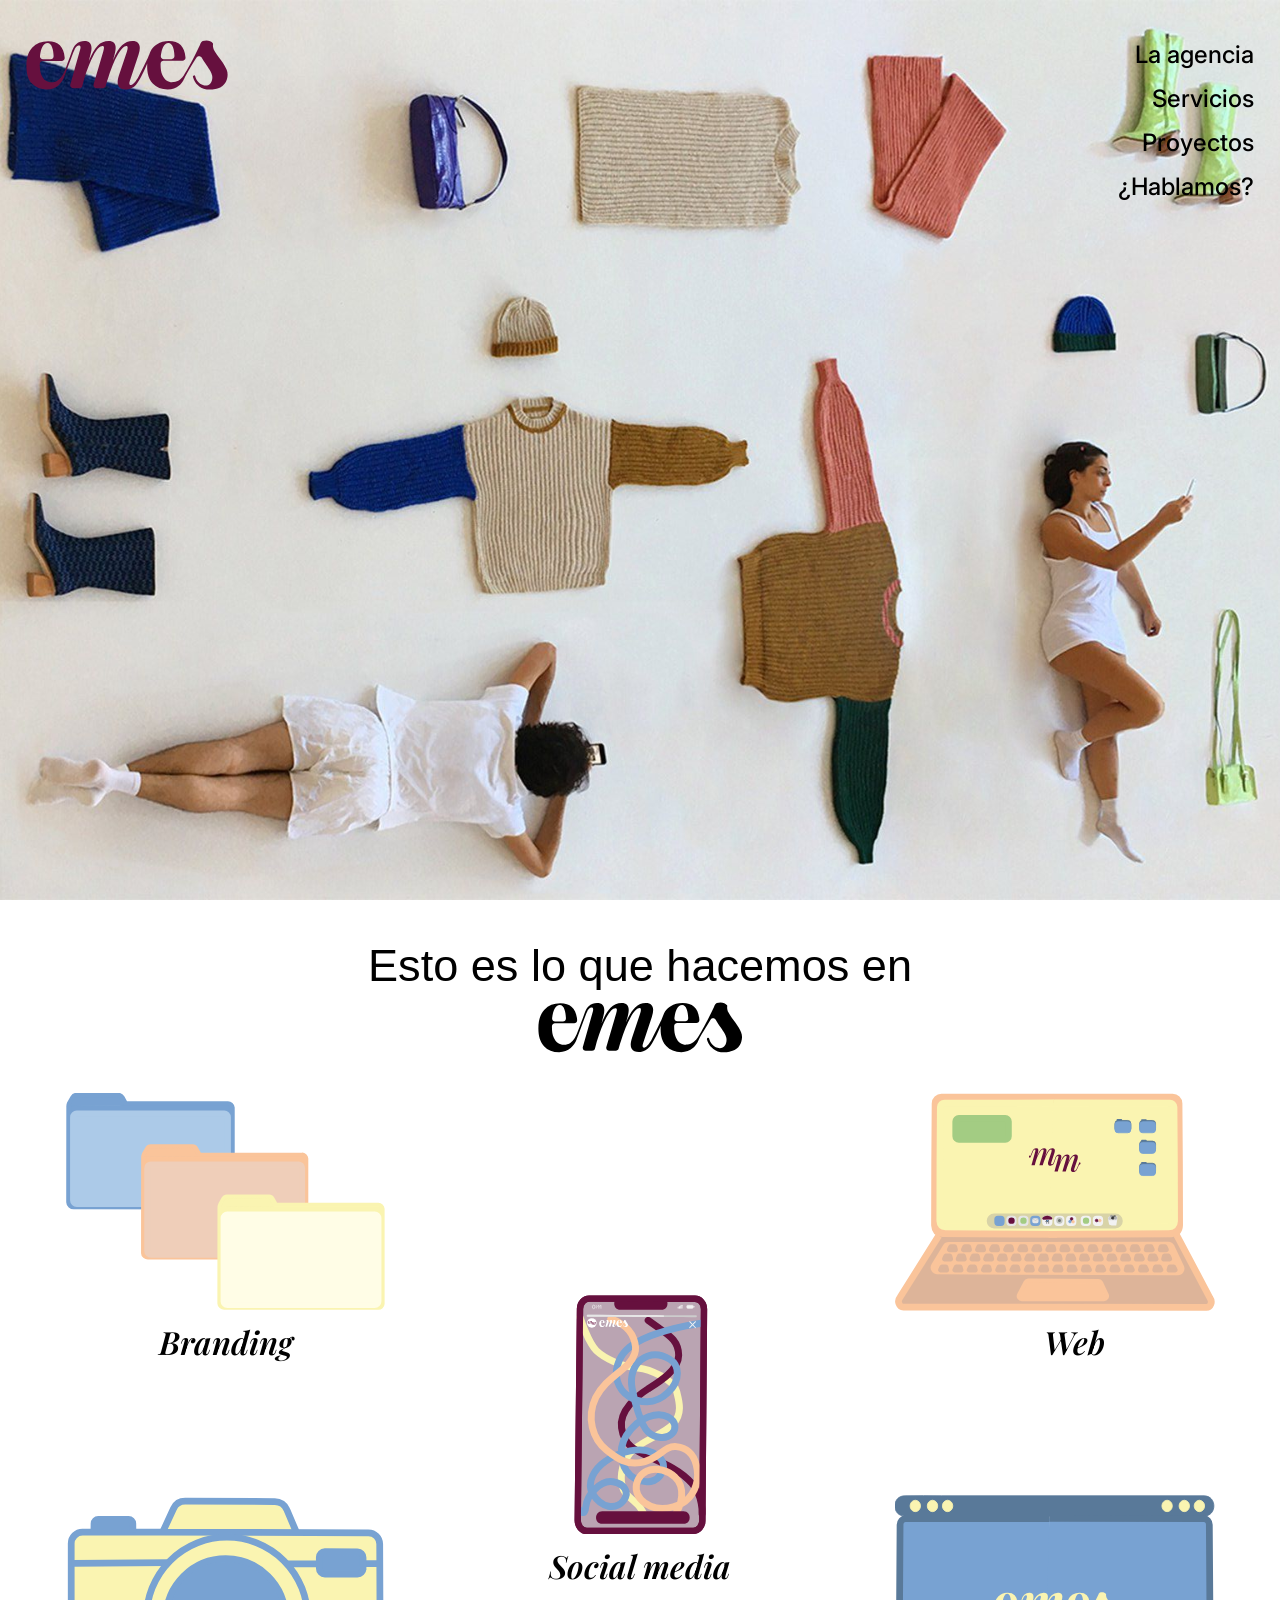
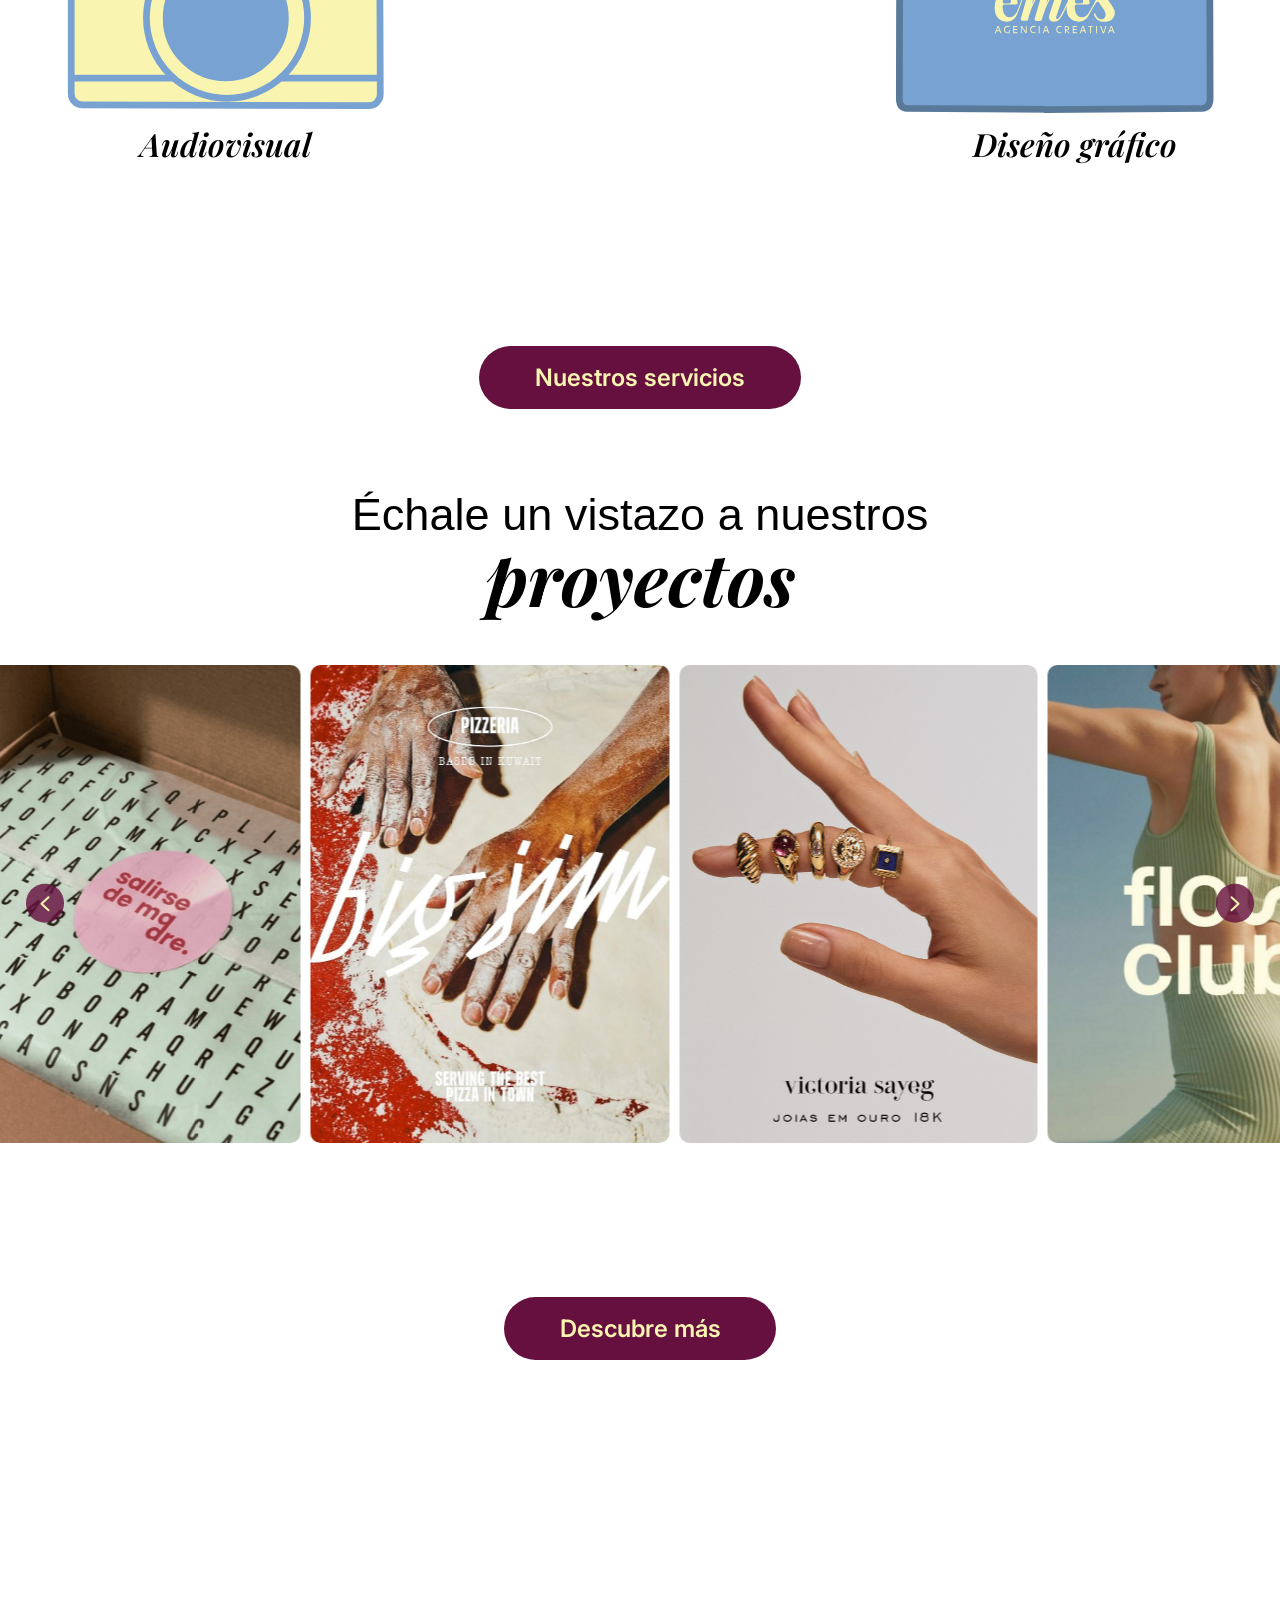
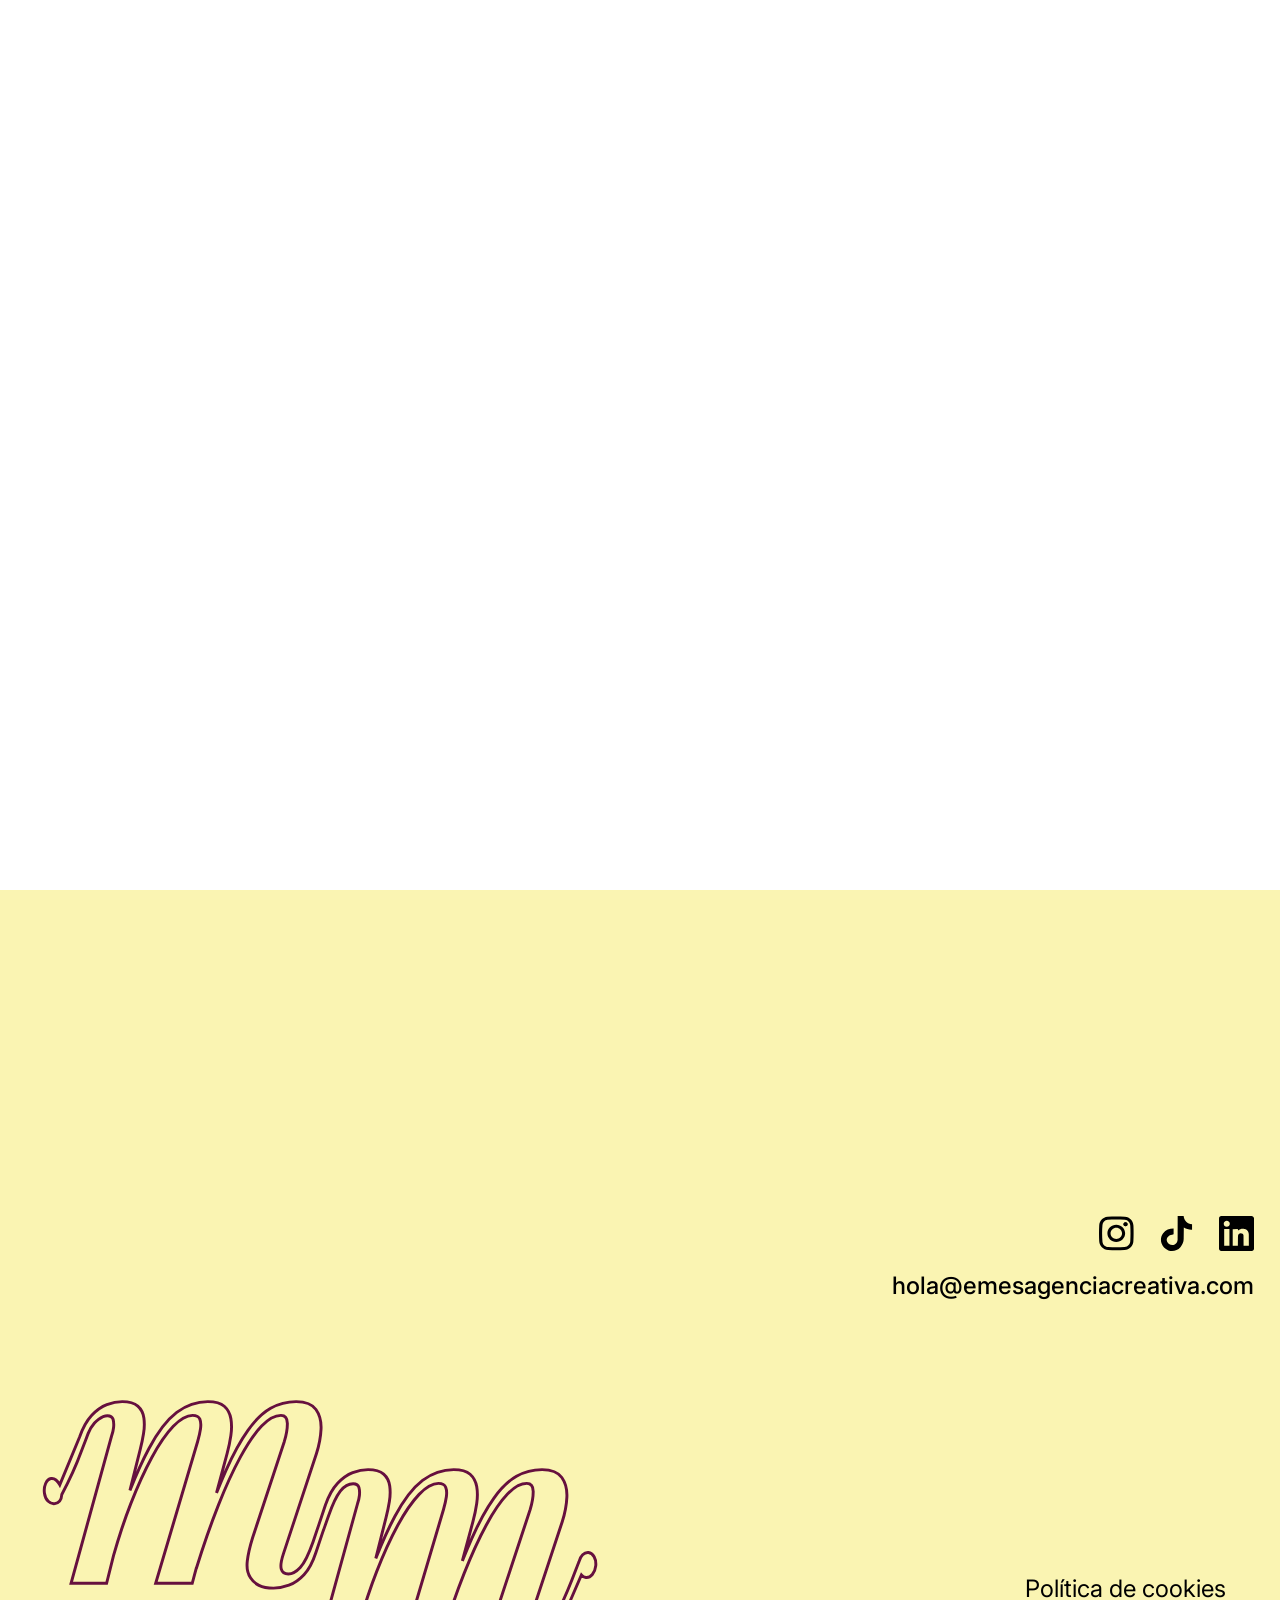
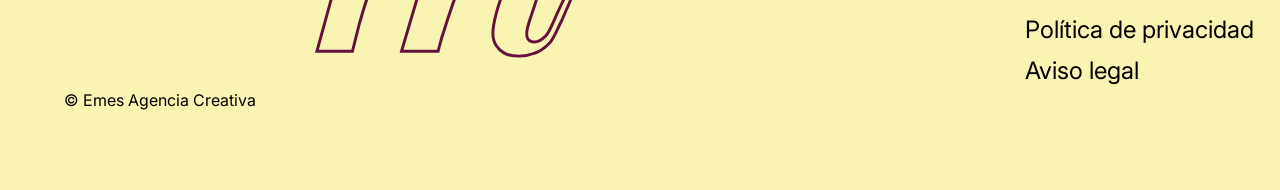
==== index.html @ d4980659 "Add files via upload" ====
<!DOCTYPE html>
<html lang="es">

<head>
    <meta charset="UTF-8">
    <meta name="viewport" content="width=device-width, initial-scale=1.0">
    <title>Emes Agencia Creativa</title>
    <link rel="preconnect" href="https://fonts.googleapis.com">
    <link rel="preconnect" href="https://fonts.gstatic.com" crossorigin>
    <link
        href="https://fonts.googleapis.com/css2?family=Inter:wght@100..900&family=Playfair+Display:ital,wght@0,400..900;1,400..900&display=swap"
        rel="stylesheet">
    <link href="https://api.fontshare.com/v2/css?f[]=excon@1,2&display=swap" rel="stylesheet">
    <link rel="stylesheet" href="estilo.css">
</head>

<body>

    <header class="header">
        <nav class="nav-container" id="main-nav">
            <h1 class="header__logo">
                <a href="index.html" aria-label="Emes Agencia Creativa - inicio">
                <?xml version="1.0" encoding="UTF-8"?>
                <svg id="svg-emes" data-name="Capa 1" xmlns="http://www.w3.org/2000/svg" viewBox="0 0 265.86 65.79"
                    class="emes-logo-svg vertical-align">
                    <defs>
                        <style>
                            .logo-emes {
                                fill: #66103e;
                            }
                        </style>
                    </defs>
                    <path class="logo-emes"
                        d="M264.21,39.66v-.12c-1.44-3.66-4.04-8.09-7.8-13.31l-2.72-3.62c-3.07-4.04-5.23-7.33-6.48-9.89-.31-.64-.76-1.99-1.08-3.75-.47-2.64.33-3.66-.31-4.66-2.44-3.87-8.82-4.66-13.31-2.93-1.08.42-2.81,2.23-3.65,5.11-9.07,19.13-16.88,33.25-21.14,39.73-.57.88-4.19,6.26-9.12,8.18-3.12,1.22-6.31,1.16-6.31,1.16-2.65,0-5.12-.78-7.42-2.34-2.3-1.55-4.17-4.05-5.61-7.47-1.44-3.42-2.16-7.71-2.16-12.86,0-.56,0-1.08,0-1.58.02-2.17,1.78-3.91,3.95-3.91h24.89c2.31,0,4.13-1.98,3.94-4.29-1.15-14.44-8.42-21.65-21.8-21.65-6,0-11.17,1.35-15.52,4.02-2.99,1.84-4.83,3.84-5.28,4.34-3.45,3.78-4.09,6.99-6.69,13.21-.13.31-.27.63-.27.63-.21.44-.41.82-.57,1.12-1.55,3.23-3.14,6.47-4.76,9.72-2.65,5.35-5.31,10.6-7.99,15.76-.03.06-.06.12-.1.18-.56.94-5.39,8.9-8.7,8.9-1.01,0-1.55-.5-1.55-.5-.44-.41-.67-1.06-.67-1.96,0-.78.24-1.91.71-3.38l11.45-34.47c1.08-3.11,1.63-5.96,1.63-8.53,0-2.81-.78-5.03-2.34-6.66-1.55-1.63-3.97-2.46-7.24-2.46-5.23,0-9.84,1.87-13.85,5.61-4.01,3.74-7.97,10.24-11.86,19.52l2.1-7.47c.94-3.5,1.4-6.35,1.4-8.53,0-6.08-3.08-9.12-9.22-9.12-5.61,0-10.43,2.03-14.42,6.08-4.01,4.05-7.93,10.83-11.75,20.33l2.57-10.05c.71-2.65,1.06-4.98,1.06-7.02,0-2.81-.74-5.06-2.22-6.78-1.48-1.71-3.89-2.57-7.24-2.57-1.99,0-3.85.31-5.61.94-1.94.69-3.27,1.58-3.68,1.87-2.9,2.01-4.43,4.65-5.17,6.24-.51.98-.98,2.05-1.4,3.21l-3.15,8.88c-.6,1.59-2.21,5.92-4.39,11.75-2.46,6.56-3.72,9.89-5.74,12.84-.5.73-4.1,5.93-8.05,7.45-1.78.68-5.02,1.15-6.15,1.15h-.09c-2.65,0-5.12-.78-7.42-2.34-2.3-1.55-4.17-4.05-5.61-7.47-1.44-3.42-2.16-7.71-2.16-12.86,0-.56,0-1.08,0-1.58.02-2.17,1.78-3.91,3.95-3.91h24.89c2.31,0,4.13-1.98,3.94-4.29C49.77,8.82,42.51,1.61,29.13,1.61c-8.65,0-15.59,2.78-20.8,8.35C3.1,15.52.5,23.57.5,34.09s2.43,18.06,7.3,23.31c4.87,5.25,11.43,7.89,19.69,7.89,6,0,11-1.78,15.01-5.32,3.62-3.2,6.22-7.02,7.84-11.45.68-1.86,3.89-10.52,9.63-26l2.22-5.96c.57-1.32.95-2.22,1.52-3.55l.33-.73c.24-.55.31-.74.44-1.03,0,0,.26-.58.97-1.48.2-.25.36-.42.4-.47,1.66-1.83,2.95-2.16,3.8-2.16,1.4,0,2.1.82,2.1,2.46,0,.93-.2,2.06-.59,3.38l-12.84,45.45c-.71,2.52,1.18,5.03,3.8,5.03h8.19c1.8,0,3.38-1.22,3.83-2.96l2.28-8.83v.12c3.89-13.01,8.05-23.56,12.44-31.67,4.4-8.1,8.35-12.15,11.86-12.15,1.24,0,1.87.74,1.87,2.22,0,1.16-.31,2.77-.94,4.8l-12.77,43.42c-.74,2.53,1.15,5.07,3.79,5.07h8.43c1.77,0,3.33-1.18,3.8-2.89l2.24-7.99v.35c4.52-14.65,9.02-25.81,13.5-33.48,4.48-7.67,8.31-11.51,11.51-11.51,1.08,0,1.63.78,1.63,2.34,0,1.1-.31,2.65-.94,4.68l-10.52,31.55c-1.16,3.5-1.75,6.55-1.75,9.12,0,2.18.43,3.93,1.28,5.25,1.71,2.81,4.83,4.21,9.34,4.21.61,0,1.61,0,2.87-.21,0,0,2.89-.46,5.67-2,4.04-2.22,6.87-5.51,11.89-15.03,2.3-4.36,5.11-10.1,7.93-17.05-.04.68-.1,1.79-.1,3.18,0,4.59.01,15.44,7.3,23.31,4.87,5.25,11.43,7.89,19.69,7.89,6,0,11-1.78,15.01-5.32.89-.78,3.24-2.86,5.37-6.32,1.18-1.89,1.8-3.44,1.96-3.79,1.23-2.88,5.4-10.26,15.61-26.62,1.61-2.58,5.4-2.52,6.91.12,1.35,2.37,3.38,5.57,6.11,9.59,2.31,3.37,4.02,5.97,5.13,7.83,1.11,1.84,1.89,3.83,2.36,5.93.47,2.12.37,4.32-.31,6.64-.51,1.76-1.48,4.49-4.39,5.92-2.72,1.32-5.58.71-6.57.44-3.65-.97-5.91-3.18-6.98-4.34-2.45-2.65-3.51-5.57-3.98-7.57-.19-.8-.99-1.29-1.79-1.14-.01,0-.02,0-.03,0-.85.17-1.41,1-1.21,1.84.26,1.11.65,2.35,1.21,3.66,1.2,2.84,2.77,4.9,3.97,6.26.77.8,2.55,2.52,4.76,3.89,1.23.76,2.38,1.28,2.69,1.42,1.11.48,1.78.71,2.65.91,2.85.72,8.58,1.14,14.12,0,1.89-.39,5.5-.93,9.45-3.99,2.86-2.21,4.82-5.13,5.88-8.78,1.31-4.47,1.23-8.52-.22-12.16ZM177.42,20.76c.6-5.04,1.62-8.93,3.05-11.65h-.01c1.83-3.46,4.14-5.2,6.95-5.2s4.77,2.01,6.14,6.02c1.04,3.07,1.64,6.77,1.79,11.1.08,2.26-1.69,4.15-3.95,4.15h-10.05c-2.36,0-4.21-2.07-3.93-4.42ZM18.39,20.89c.6-5.04,1.62-8.93,3.05-11.65h-.01c1.83-3.46,4.14-5.2,6.95-5.2s4.77,2.01,6.14,6.02c1.04,3.07,1.64,6.77,1.79,11.1.08,2.26-1.69,4.15-3.95,4.15h-10.05c-2.36,0-4.21-2.07-3.93-4.42Z" />
                </svg>
                    <span class="visually-hidden">Emes Agencia Creativa</span>
                </a>
            </h1>

            <input type="checkbox" id="menu-toggle" class="menu-checkbox">

            <label for="menu-toggle" class="nav__burguer" aria-label="Abrir menú">
                <span></span>
                <span></span>
                <span></span>
            </label>

            <div class="header__menu">
                <ul class="header__menu_list">
                    <li><a href="la-agencia/index.html">La agencia</a></li>
                    <li><a href="servicios/index.html">Servicios</a></li>
                    <li><a href="proyectos/index.html">Proyectos</a></li>
                    <li><a href="contacto/index.html">¿Hablamos?</a></li>
                </ul>
            </div>

            <!-- OVERLAY MENÚ HAMBURGUESA -->
            <div class="menu__overlay">

                <div class="menu__overlay_header">
                    <?xml version="1.0" encoding="UTF-8"?>
                    <svg id="svg-emes-contorno" data-name="Capa 1" xmlns="http://www.w3.org/2000/svg"
                        viewBox="-3 -3 271.86 71.79" class="emes-logo-svg">
                        <defs>
                            <style>
                                .cls-1 {
                                    fill: none;
                                    stroke: #66103e;
                                    stroke-miterlimit: 10;
                                }
                            </style>
                        </defs>
                        <path class="cls-1"
                            d="M264.21,39.66v-.12c-1.44-3.66-4.04-8.09-7.8-13.31l-2.72-3.62c-3.07-4.04-5.23-7.33-6.48-9.89-.31-.64-.76-1.99-1.08-3.75-.47-2.64.33-3.66-.31-4.66-2.44-3.87-8.82-4.66-13.31-2.93-1.08.42-2.81,2.23-3.65,5.11-9.07,19.13-16.88,33.25-21.14,39.73-.57.88-4.19,6.26-9.12,8.18-3.12,1.22-6.31,1.16-6.31,1.16-2.65,0-5.12-.78-7.42-2.34-2.3-1.55-4.17-4.05-5.61-7.47-1.44-3.42-2.16-7.71-2.16-12.86,0-.56,0-1.08,0-1.58.02-2.17,1.78-3.91,3.95-3.91h24.89c2.31,0,4.13-1.98,3.94-4.29-1.15-14.44-8.42-21.65-21.8-21.65-6,0-11.17,1.35-15.52,4.02-2.99,1.84-4.83,3.84-5.28,4.34-3.45,3.78-4.09,6.99-6.69,13.21-.13.31-.27.63-.27.63-.21.44-.41.82-.57,1.12-1.55,3.23-3.14,6.47-4.76,9.72-2.65,5.35-5.31,10.6-7.99,15.76-.03.06-.06.12-.1.18-.56.94-5.39,8.9-8.7,8.9-1.01,0-1.55-.5-1.55-.5-.44-.41-.67-1.06-.67-1.96,0-.78.24-1.91.71-3.38l11.45-34.47c1.08-3.11,1.63-5.96,1.63-8.53,0-2.81-.78-5.03-2.34-6.66-1.55-1.63-3.97-2.46-7.24-2.46-5.23,0-9.84,1.87-13.85,5.61-4.01,3.74-7.97,10.24-11.86,19.52l2.1-7.47c.94-3.5,1.4-6.35,1.4-8.53,0-6.08-3.08-9.12-9.22-9.12-5.61,0-10.43,2.03-14.42,6.08-4.01,4.05-7.93,10.83-11.75,20.33l2.57-10.05c.71-2.65,1.06-4.98,1.06-7.02,0-2.81-.74-5.06-2.22-6.78-1.48-1.71-3.89-2.57-7.24-2.57-1.99,0-3.85.31-5.61.94-1.94.69-3.27,1.58-3.68,1.87-2.9,2.01-4.43,4.65-5.17,6.24-.51.98-.98,2.05-1.4,3.21l-3.15,8.88c-.6,1.59-2.21,5.92-4.39,11.75-2.46,6.56-3.72,9.89-5.74,12.84-.5.73-4.1,5.93-8.05,7.45-1.78.68-5.02,1.15-6.15,1.15h-.09c-2.65,0-5.12-.78-7.42-2.34-2.3-1.55-4.17-4.05-5.61-7.47-1.44-3.42-2.16-7.71-2.16-12.86,0-.56,0-1.08,0-1.58.02-2.17,1.78-3.91,3.95-3.91h24.89c2.31,0,4.13-1.98,3.94-4.29C49.77,8.82,42.51,1.61,29.13,1.61c-8.65,0-15.59,2.78-20.8,8.35C3.1,15.52.5,23.57.5,34.09s2.43,18.06,7.3,23.31c4.87,5.25,11.43,7.89,19.69,7.89,6,0,11-1.78,15.01-5.32,3.62-3.2,6.22-7.02,7.84-11.45.68-1.86,3.89-10.52,9.63-26l2.22-5.96c.57-1.32.95-2.22,1.52-3.55l.33-.73c.24-.55.31-.74.44-1.03,0,0,.26-.58.97-1.48.2-.25.36-.42.4-.47,1.66-1.83,2.95-2.16,3.8-2.16,1.4,0,2.1.82,2.1,2.46,0,.93-.2,2.06-.59,3.38l-12.84,45.45c-.71,2.52,1.18,5.03,3.8,5.03h8.19c1.8,0,3.38-1.22,3.83-2.96l2.28-8.83v.12c3.89-13.01,8.05-23.56,12.44-31.67,4.4-8.1,8.35-12.15,11.86-12.15,1.24,0,1.87.74,1.87,2.22,0,1.16-.31,2.77-.94,4.8l-12.77,43.42c-.74,2.53,1.15,5.07,3.79,5.07h8.43c1.77,0,3.33-1.18,3.8-2.89l2.24-7.99v.35c4.52-14.65,9.02-25.81,13.5-33.48,4.48-7.67,8.31-11.51,11.51-11.51,1.08,0,1.63.78,1.63,2.34,0,1.1-.31,2.65-.94,4.68l-10.52,31.55c-1.16,3.5-1.75,6.55-1.75,9.12,0,2.18.43,3.93,1.28,5.25,1.71,2.81,4.83,4.21,9.34,4.21.61,0,1.61,0,2.87-.21,0,0,2.89-.46,5.67-2,4.04-2.22,6.87-5.51,11.89-15.03,2.3-4.36,5.11-10.1,7.93-17.05-.04.68-.1,1.79-.1,3.18,0,4.59.01,15.44,7.3,23.31,4.87,5.25,11.43,7.89,19.69,7.89,6,0,11-1.78,15.01-5.32.89-.78,3.24-2.86,5.37-6.32,1.18-1.89,1.8-3.44,1.96-3.79,1.23-2.88,5.4-10.26,15.61-26.62,1.61-2.58,5.4-2.52,6.91.12,1.35,2.37,3.38,5.57,6.11,9.59,2.31,3.37,4.02,5.97,5.13,7.83,1.11,1.84,1.89,3.83,2.36,5.93.47,2.12.37,4.32-.31,6.64-.51,1.76-1.48,4.49-4.39,5.92-2.72,1.32-5.58.71-6.57.44-3.65-.97-5.91-3.18-6.98-4.34-2.45-2.65-3.51-5.57-3.98-7.57-.19-.8-.99-1.29-1.79-1.14-.01,0-.02,0-.03,0-.85.17-1.41,1-1.21,1.84.26,1.11.65,2.35,1.21,3.66,1.2,2.84,2.77,4.9,3.97,6.26.77.8,2.55,2.52,4.76,3.89,1.23.76,2.38,1.28,2.69,1.42,1.11.48,1.78.71,2.65.91,2.85.72,8.58,1.14,14.12,0,1.89-.39,5.5-.93,9.45-3.99,2.86-2.21,4.82-5.13,5.88-8.78,1.31-4.47,1.23-8.52-.22-12.16ZM177.42,20.76c.6-5.04,1.62-8.93,3.05-11.65h-.01c1.83-3.46,4.14-5.2,6.95-5.2s4.77,2.01,6.14,6.02c1.04,3.07,1.64,6.77,1.79,11.1.08,2.26-1.69,4.15-3.95,4.15h-10.05c-2.36,0-4.21-2.07-3.93-4.42ZM18.39,20.89c.6-5.04,1.62-8.93,3.05-11.65h-.01c1.83-3.46,4.14-5.2,6.95-5.2s4.77,2.01,6.14,6.02c1.04,3.07,1.64,6.77,1.79,11.1.08,2.26-1.69,4.15-3.95,4.15h-10.05c-2.36,0-4.21-2.07-3.93-4.42Z" />
                    </svg>
                </div>

                <nav class="menu__overlay_nav">
                    <ul class="menu__overlay_nav_list">
                        <li><a href="la-agencia/index.html">La agencia</a></li>
                        <li><a href="servicios/index.html">Servicios</a></li>
                        <li><a href="proyectos/index.html">Proyectos</a></li>
                        <li><a href="contacto/index.html">¿Hablamos?</a></li>
                    </ul>
                </nav>

                <div class="menu__overlay_footer">
                    <?xml version="1.0" encoding="UTF-8"?>
                    <svg id="svg-mm-contorno" data-name="Capa 1" xmlns="http://www.w3.org/2000/svg"
                        viewBox="0 0 200.99 90.3" class="logo-mm-contorno__footer">
                        <defs>
                            <style>
                                .cls-1 {
                                    fill: none;
                                    stroke: #66103e;
                                    stroke-miterlimit: 10;
                                }
                            </style>
                        </defs>
                        <path class="cls-1"
                            d="M192.12,53.21c-1.42-.15-2.76,1.22-3.22,3.16-1.03,2.36-2.73,7.93-6.84,16.38-2.03,4.17-3.01,7.31-4.39,8.79-1.39,1.48-2.73,2.23-4.04,2.23s-2.12-.55-2.43-1.64c-.31-1.09-.08-2.81.69-5.16l11.32-34.35c.92-2.89,1.44-5.67,1.56-8.32.12-2.66-.46-4.88-1.73-6.68-1.27-1.8-3.52-2.7-6.76-2.7s-6.07.76-8.72,2.29c-2.66,1.52-5.24,4.03-7.74,7.5-2.5,3.48-5.03,8.09-7.57,13.83-1.02,2.31-2.08,4.84-3.16,7.58l3.63-13.5c.54-2.03.96-4.08,1.27-6.15.31-2.07.31-3.99,0-5.74-.31-1.76-1.06-3.16-2.25-4.22-1.2-1.06-3.06-1.58-5.6-1.58-3.85,0-7.39,1.23-10.63,3.69-3.24,2.46-6.4,6.56-9.48,12.31-2.08,3.87-4.24,8.66-6.49,14.32l3.49-13.91c.46-1.8.85-3.63,1.15-5.51.31-1.88.35-3.65.12-5.33-.23-1.68-.92-3.03-2.08-4.05-1.15-1.01-2.93-1.52-5.31-1.52-1.69,0-3.45.35-5.26,1.05-1.81.7-3.52,1.92-5.14,3.63-1.62,1.72-3,4.18-4.16,7.38l-2.58,7.74h-.01l-1.62,4.81c-1.54,4.38-3.01,7.31-4.39,8.79-1.39,1.48-2.73,2.23-4.04,2.23s-2.12-.55-2.43-1.64c-.31-1.09-.08-2.81.69-5.16l11.32-34.35c.92-2.89,1.44-5.67,1.56-8.32.12-2.66-.46-4.88-1.73-6.68-1.27-1.8-3.52-2.7-6.76-2.7s-6.07.76-8.72,2.29c-2.66,1.52-5.24,4.03-7.74,7.5-2.5,3.48-5.03,8.09-7.57,13.83-1.02,2.31-2.08,4.84-3.16,7.58l3.63-13.5c.54-2.03.96-4.08,1.27-6.15.31-2.07.31-3.99,0-5.74-.31-1.76-1.06-3.16-2.25-4.22-1.2-1.06-3.06-1.58-5.6-1.58-3.85,0-7.39,1.23-10.63,3.69-3.24,2.46-6.4,6.56-9.48,12.31-2.08,3.87-4.24,8.66-6.49,14.32l3.49-13.91c.46-1.8.85-3.63,1.15-5.51.31-1.88.35-3.65.12-5.33-.23-1.68-.92-3.03-2.08-4.05-1.15-1.01-2.93-1.52-5.31-1.52-1.69,0-3.45.35-5.26,1.05-1.81.7-3.52,1.92-5.14,3.63-1.62,1.72-3,4.18-4.16,7.38l-6.76,16.34c-.69-1.26-1.85-2.3-2.96-2.14-1.63.23-2.61,2.62-2.28,5,.33,2.38,1.92,3.79,3.55,3.55,1.32-.19,2.25-1.3,2.38-3.11,4.91-9.22,6.19-13.57,7.1-15.9.84-2.15,1.16-2.99,1.9-4.96.3-.8.98-2.17,2.15-3.53,0,0,2.2-2.52,4.39-2.52,1.08,0,1.73.41,1.96,1.23.23.82.29,1.76.17,2.81-.12,1.06-.33,1.98-.64,2.76l-13.87,50.41h12.13l2.36-9.4c1.79-6.35,3.75-12.29,5.9-17.79,2.35-6.02,4.76-11.29,7.22-15.82,2.46-4.53,4.89-8.05,7.28-10.55,2.39-2.5,4.58-3.75,6.59-3.75,1.31,0,2.14.43,2.48,1.29.35.86.42,1.95.23,3.28-.19,1.33-.52,2.77-.98,4.34l-14.33,48.41h12.48l1.43-5.32-.04.28c2.46-7.97,4.97-15.16,7.51-21.57,2.54-6.41,5.06-11.92,7.57-16.53,2.5-4.61,4.91-8.13,7.22-10.55,2.31-2.42,4.51-3.63,6.59-3.63,1.46,0,2.2.92,2.2,2.75s-.35,3.89-1.04,6.15l-10.86,32.94c-.92,2.97-1.52,5.61-1.79,7.91-.27,2.31.1,4.2,1.1,5.69.69,1.1,1.66,1.95,2.89,2.58,1.23.62,2.89.94,4.97.94,1.69,0,3.45-.33,5.26-1s3.52-1.85,5.14-3.58c1.62-1.72,2.96-4.22,4.04-7.5l2.57-7.62h.02l1.73-4.92c1.39-3.99,2.73-6.82,4.04-8.5,1.31-1.68,2.77-2.52,4.39-2.52,1.08,0,1.73.41,1.96,1.23.23.82.29,1.76.17,2.81-.12,1.06-.33,1.98-.64,2.76l-13.87,50.41h12.13l2.36-9.4c1.79-6.35,3.75-12.29,5.9-17.79,2.35-6.02,4.76-11.29,7.22-15.82,2.46-4.53,4.89-8.05,7.28-10.55,2.39-2.5,4.58-3.75,6.59-3.75,1.31,0,2.14.43,2.48,1.29.35.86.42,1.95.23,3.28-.19,1.33-.52,2.77-.98,4.34l-14.33,48.41h12.48l1.43-5.32-.04.28c2.46-7.97,4.97-15.16,7.51-21.57,2.54-6.41,5.06-11.92,7.57-16.53,2.5-4.61,4.91-8.13,7.22-10.55,2.31-2.42,4.51-3.63,6.59-3.63,1.46,0,2.2.92,2.2,2.75s-.35,3.89-1.04,6.15l-10.86,32.94c-.92,2.97-1.52,5.61-1.79,7.91-.27,2.31.1,4.2,1.1,5.69.69,1.1,1.66,1.95,2.89,2.58,1.23.62,2.89.94,4.97.94,1.69,0,3.45-.33,5.26-1s3.52-1.85,5.14-3.58c1.62-1.72,2.35-4.35,4.04-7.5l6.74-15.61c.42.49.94.81,1.53.87,1.62.17,3.12-1.61,3.36-3.98.24-2.36-.88-4.41-2.5-4.58Z" />
                    </svg>

                    <div class="footer__items">
                        <div class="footer__social-icons">
                            <a href="#" aria-label="Instagram">
                                <svg width="44" height="43" viewBox="0 0 44 43" fill="none"
                                    xmlns="http://www.w3.org/2000/svg">
                                    <path
                                        d="M31.9839 42.2702C24.9396 42.6569 18.2015 42.6569 11.4635 42.2702C5.20669 41.8835 0.612551 37.4577 0.262522 31.3562C-0.0875074 24.6961 -0.0875074 18.1649 0.262522 11.4618C0.525044 5.66109 4.8129 0.891594 10.6759 0.418942C18.0703 -0.139647 25.1584 -0.139647 32.5527 0.418942C38.6345 0.848626 43.0536 5.70406 43.3162 11.6767C43.5787 18.3368 43.5787 24.6961 43.2286 31.3562C42.9224 37.3288 38.4157 42.0124 32.0277 42.3131L31.9839 42.2702ZM32.1152 38.403C36.4906 38.1452 39.1158 34.7507 39.3345 30.8406C39.6846 24.3953 39.6846 18.1219 39.3345 11.6337C39.1158 7.80951 36.5343 4.58688 32.509 4.24313C25.1584 3.64157 17.9828 3.5986 10.6759 4.2861C7.26311 4.62985 4.68165 7.29389 4.37537 10.6884C3.71906 17.7352 3.76282 24.6961 4.37537 31.7429C4.68165 35.4382 7.6569 38.1452 11.4197 38.403C18.289 38.8327 25.0709 38.8757 32.1589 38.403H32.1152Z"
                                        fill="black" />
                                    <path
                                        d="M35.9217 9.91453C35.9217 8.49657 34.7404 7.37939 33.3403 7.37939C31.9401 7.37939 30.7588 8.49657 30.7588 9.91453C30.7588 11.3325 31.9401 12.4497 33.3403 12.4497C34.7404 12.4497 35.9217 11.3325 35.9217 9.91453Z"
                                        fill="black" />
                                    <path
                                        d="M32.8593 21.3017C32.8593 27.3172 27.8714 32.2156 21.7021 32.2156C15.5328 32.2156 10.5449 27.3172 10.5449 21.3017C10.5449 15.2861 15.5328 10.3877 21.7021 10.3877C27.8714 10.3877 32.8593 15.2861 32.8593 21.3017ZM28.9652 21.2587C28.9652 17.3486 25.7275 14.1689 21.7459 14.1689C17.7643 14.1689 14.5265 17.3486 14.5265 21.2587C14.5265 25.1688 17.7643 28.3485 21.7459 28.3485C25.7275 28.3485 28.9652 25.1688 28.9652 21.2587Z"
                                        fill="black" />
                                    <path
                                        d="M33.3403 12.4497C34.766 12.4497 35.9217 11.3146 35.9217 9.91453C35.9217 8.51441 34.766 7.37939 33.3403 7.37939C31.9146 7.37939 30.7588 8.51441 30.7588 9.91453C30.7588 11.3146 31.9146 12.4497 33.3403 12.4497Z"
                                        fill="black" />
                                </svg>
                            </a>

                            <a href="#" aria-label="TikTok">
                                <svg width="40" height="45" viewBox="0 0 40 45" fill="none"
                                    xmlns="http://www.w3.org/2000/svg">
                                    <path
                                        d="M9.56337 44.2223C5.0396 42.7078 2.05306 38.9866 0.867215 35.4817C-0.757829 30.7219 -0.0990411 25.8757 2.84361 22.1111C6.04977 18.0005 10.9688 16.2264 16.2832 16.1831V23.5823C13.7797 24.2747 11.2763 24.7074 9.47555 26.2218C6.22546 28.9911 7.05993 33.7941 10.3539 36.0442C12.5499 37.5154 15.1852 37.9481 17.6447 36.7365C19.4893 35.8278 21.4218 33.1451 21.4218 30.4623L21.5096 0H29.1518C29.8984 5.92804 33.7633 10.3416 40 10.4714V17.7408C36.135 18.0437 33.0167 16.7456 29.4153 14.885L29.2396 29.7267C29.2396 33.5778 27.5267 37.2558 25.0233 40.0683C21.2022 44.3521 15.273 46.1262 9.56337 44.2656V44.2223Z"
                                        fill="black" />
                                </svg>
                            </a>

                            <a href="#" aria-label="LinkedIn">
                                <svg width="43" height="43" viewBox="0 0 43 43" fill="none"
                                    xmlns="http://www.w3.org/2000/svg">
                                    <path
                                        d="M40.223 42.9566H2.73362C1.30174 42.9566 0 41.5247 0 40.1362V3.25429C0 1.34511 1.04141 0.347124 2.95059 0H39.8759C41.3945 0 43 1.30172 43 2.82038V40.1362C43 41.3946 41.8719 43 40.2664 43L40.223 42.9566ZM13.2775 9.5893C13.2775 7.54995 11.5853 5.85772 9.54596 5.85772C7.50661 5.85772 5.81438 7.50656 5.81438 9.5893C5.81438 11.672 7.50661 13.3209 9.54596 13.3209C11.5853 13.3209 13.2775 11.672 13.2775 9.5893ZM23.3007 24.776C23.3007 22.6932 25.0363 21.4349 26.5984 21.3047C28.0737 21.218 30.113 22.2593 30.113 24.0817L30.1998 36.6216H36.665L36.6216 22.6499C36.6216 18.7447 33.888 15.9243 30.0696 15.5772C27.553 15.3602 25.3401 16.1847 23.6044 17.8769L22.9536 16.0545L16.8355 16.1413V36.665H23.1706L23.3007 24.776ZM12.8002 16.0545H6.37841V36.665H12.8002V16.0545Z"
                                        fill="black" />
                                </svg>
                            </a>
                        </div>

                        <p class="footer__copyright">© Emes Agencia Creativa</p>
                    </div>
                </div>

            </div>

        </nav>
    </header>

    <section class="hero">
    <img src="assets/img-home-mobile.png" alt="Emes Agencia Creativa" class="hero__img hero__img--mobile">
    <img src="assets/img-home-desktop.jpg" alt="Emes Agencia Creativa" class="hero__img hero__img--desktop">
    </section>

<div class="contenido-pag">
<section class="seccion-servicios">
    <div class="servicios__header">
        <h2 class="titulo1-excon">Esto es lo que hacemos en</h2>
        <div class="titulo-logo-emes">
            <svg xmlns="http://www.w3.org/2000/svg" viewBox="0 0 265.86 65.79" aria-label="emes">
                <path fill="#000000"
                    d="M264.21,39.66v-.12c-1.44-3.66-4.04-8.09-7.8-13.31l-2.72-3.62c-3.07-4.04-5.23-7.33-6.48-9.89-.31-.64-.76-1.99-1.08-3.75-.47-2.64.33-3.66-.31-4.66-2.44-3.87-8.82-4.66-13.31-2.93-1.08.42-2.81,2.23-3.65,5.11-9.07,19.13-16.88,33.25-21.14,39.73-.57.88-4.19,6.26-9.12,8.18-3.12,1.22-6.31,1.16-6.31,1.16-2.65,0-5.12-.78-7.42-2.34-2.3-1.55-4.17-4.05-5.61-7.47-1.44-3.42-2.16-7.71-2.16-12.86,0-.56,0-1.08,0-1.58.02-2.17,1.78-3.91,3.95-3.91h24.89c2.31,0,4.13-1.98,3.94-4.29-1.15-14.44-8.42-21.65-21.8-21.65-6,0-11.17,1.35-15.52,4.02-2.99,1.84-4.83,3.84-5.28,4.34-3.45,3.78-4.09,6.99-6.69,13.21-.13.31-.27.63-.27.63-.21.44-.41.82-.57,1.12-1.55,3.23-3.14,6.47-4.76,9.72-2.65,5.35-5.31,10.6-7.99,15.76-.03.06-.06.12-.1.18-.56.94-5.39,8.9-8.7,8.9-1.01,0-1.55-.5-1.55-.5-.44-.41-.67-1.06-.67-1.96,0-.78.24-1.91.71-3.38l11.45-34.47c1.08-3.11,1.63-5.96,1.63-8.53,0-2.81-.78-5.03-2.34-6.66-1.55-1.63-3.97-2.46-7.24-2.46-5.23,0-9.84,1.87-13.85,5.61-4.01,3.74-7.97,10.24-11.86,19.52l2.1-7.47c.94-3.5,1.4-6.35,1.4-8.53,0-6.08-3.08-9.12-9.22-9.12-5.61,0-10.43,2.03-14.42,6.08-4.01,4.05-7.93,10.83-11.75,20.33l2.57-10.05c.71-2.65,1.06-4.98,1.06-7.02,0-2.81-.74-5.06-2.22-6.78-1.48-1.71-3.89-2.57-7.24-2.57-1.99,0-3.85.31-5.61.94-1.94.69-3.27,1.58-3.68,1.87-2.9,2.01-4.43,4.65-5.17,6.24-.51.98-.98,2.05-1.4,3.21l-3.15,8.88c-.6,1.59-2.21,5.92-4.39,11.75-2.46,6.56-3.72,9.89-5.74,12.84-.5.73-4.1,5.93-8.05,7.45-1.78.68-5.02,1.15-6.15,1.15h-.09c-2.65,0-5.12-.78-7.42-2.34-2.3-1.55-4.17-4.05-5.61-7.47-1.44-3.42-2.16-7.71-2.16-12.86,0-.56,0-1.08,0-1.58.02-2.17,1.78-3.91,3.95-3.91h24.89c2.31,0,4.13-1.98,3.94-4.29C49.77,8.82,42.51,1.61,29.13,1.61c-8.65,0-15.59,2.78-20.8,8.35C3.1,15.52.5,23.57.5,34.09s2.43,18.06,7.3,23.31c4.87,5.25,11.43,7.89,19.69,7.89,6,0,11-1.78,15.01-5.32,3.62-3.2,6.22-7.02,7.84-11.45.68-1.86,3.89-10.52,9.63-26l2.22-5.96c.57-1.32.95-2.22,1.52-3.55l.33-.73c.24-.55.31-.74.44-1.03,0,0,.26-.58.97-1.48.2-.25.36-.42.4-.47,1.66-1.83,2.95-2.16,3.8-2.16,1.4,0,2.1.82,2.1,2.46,0,.93-.2,2.06-.59,3.38l-12.84,45.45c-.71,2.52,1.18,5.03,3.8,5.03h8.19c1.8,0,3.38-1.22,3.83-2.96l2.28-8.83v.12c3.89-13.01,8.05-23.56,12.44-31.67,4.4-8.1,8.35-12.15,11.86-12.15,1.24,0,1.87.74,1.87,2.22,0,1.16-.31,2.77-.94,4.8l-12.77,43.42c-.74,2.53,1.15,5.07,3.79,5.07h8.43c1.77,0,3.33-1.18,3.8-2.89l2.24-7.99v.35c4.52-14.65,9.02-25.81,13.5-33.48,4.48-7.67,8.31-11.51,11.51-11.51,1.08,0,1.63.78,1.63,2.34,0,1.1-.31,2.65-.94,4.68l-10.52,31.55c-1.16,3.5-1.75,6.55-1.75,9.12,0,2.18.43,3.93,1.28,5.25,1.71,2.81,4.83,4.21,9.34,4.21.61,0,1.61,0,2.87-.21,0,0,2.89-.46,5.67-2,4.04-2.22,6.87-5.51,11.89-15.03,2.3-4.36,5.11-10.1,7.93-17.05-.04.68-.1,1.79-.1,3.18,0,4.59.01,15.44,7.3,23.31,4.87,5.25,11.43,7.89,19.69,7.89,6,0,11-1.78,15.01-5.32.89-.78,3.24-2.86,5.37-6.32,1.18-1.89,1.8-3.44,1.96-3.79,1.23-2.88,5.4-10.26,15.61-26.62,1.61-2.58,5.4-2.52,6.91.12,1.35,2.37,3.38,5.57,6.11,9.59,2.31,3.37,4.02,5.97,5.13,7.83,1.11,1.84,1.89,3.83,2.36,5.93.47,2.12.37,4.32-.31,6.64-.51,1.76-1.48,4.49-4.39,5.92-2.72,1.32-5.58.71-6.57.44-3.65-.97-5.91-3.18-6.98-4.34-2.45-2.65-3.51-5.57-3.98-7.57-.19-.8-.99-1.29-1.79-1.14-.01,0-.02,0-.03,0-.85.17-1.41,1-1.21,1.84.26,1.11.65,2.35,1.21,3.66,1.2,2.84,2.77,4.9,3.97,6.26.77.8,2.55,2.52,4.76,3.89,1.23.76,2.38,1.28,2.69,1.42,1.11.48,1.78.71,2.65.91,2.85.72,8.58,1.14,14.12,0,1.89-.39,5.5-.93,9.45-3.99,2.86-2.21,4.82-5.13,5.88-8.78,1.31-4.47,1.23-8.52-.22-12.16ZM177.42,20.76c.6-5.04,1.62-8.93,3.05-11.65h-.01c1.83-3.46,4.14-5.2,6.95-5.2s4.77,2.01,6.14,6.02c1.04,3.07,1.64,6.77,1.79,11.1.08,2.26-1.69,4.15-3.95,4.15h-10.05c-2.36,0-4.21-2.07-3.93-4.42ZM18.39,20.89c.6-5.04,1.62-8.93,3.05-11.65h-.01c1.83-3.46,4.14-5.2,6.95-5.2s4.77,2.01,6.14,6.02c1.04,3.07,1.64,6.77,1.79,11.1.08,2.26-1.69,4.15-3.95,4.15h-10.05c-2.36,0-4.21-2.07-3.93-4.42Z" />
            </svg>
        </div>
    </div>

    <div class="servicios__lista">

    <div class="servicio">
        <div class="servicio__icono">
            <!-- SVG branding -->
            <svg id="svg-branding" data-name="Capa 1" xmlns="http://www.w3.org/2000/svg" viewBox="0 0 378.9 258.51">
                <defs>
                    <style>
                    #svg-branding .cls-1 {
    stroke-width: 8px;
    stroke-miterlimit: 10;
    vector-effect: non-scaling-stroke;
}
                        #svg-branding .cls-1,
                        #svg-branding .cls-4 {
                            fill: none;
                        }
            
                        #svg-branding .cls-1,
                        #svg-branding .cls-2 {
                            stroke: #78a2d2;
                        }
            
                        #svg-branding .cls-1,
                        #svg-branding .cls-2,
                        #svg-branding .cls-3,
                        #svg-branding .cls-4,
                        #svg-branding .cls-5,
                        #svg-branding .cls-6,
                        #svg-branding .cls-7,
                        #svg-branding .cls-8,
                        #svg-branding .cls-9 {
                            stroke-miterlimit: 10;
                        }
            
                        #svg-branding .cls-1,
                        #svg-branding .cls-4,
                        #svg-branding .cls-7 {
                            stroke-width: 8px;
                        }
            
                        #svg-branding .cls-2 {
                            fill: #78a2d2;
                        }
            
                        #svg-branding .cls-3 {
                            fill: #accae8;
                            stroke: #accae8;
                        }
            
                        #svg-branding .cls-3,
                        #svg-branding .cls-6,
                        #svg-branding .cls-9 {
                            stroke-width: 7px;
                        }
            
                        #svg-branding .cls-4,
                        #svg-branding .cls-5 {
                            stroke: #fac49a;
                        }
            
                        #svg-branding .cls-5 {
                            fill: #fac49a;
                        }
            
                        #svg-branding .cls-6 {
                            fill: #efceb9;
                            stroke: #efceb9;
                        }
            
                        #svg-branding .cls-7,
                        #svg-branding .cls-8 {
                            fill: #faf4b1;
                            stroke: #faf4b1;
                        }
            
                        #svg-branding .cls-9 {
                            fill: #fffde6;
                            stroke: #fffde6;
                        }
                    </style>
                </defs>
                <path class="cls-1"
                    d="M68.51,12.66,65,6.27a3.53,3.53,0,0,0-3.12-1.75H12.67a3.55,3.55,0,0,0-3.1,1.7L5.81,12.86a6.88,6.88,0,0,0-.69,3.34L5,129.67c0,1.71,2.12,3.48,4,3.48l182.87.2a3.31,3.31,0,0,0,3.48-3.11V17.52a3.31,3.31,0,0,0-3.47-3.1l-120.27,0A3.51,3.51,0,0,1,68.51,12.66Z" />
                <rect class="cls-2" x="6.47" y="15.29" width="186.62" height="11" />
                <rect class="cls-3" x="8.32" y="24.31" width="183.74" height="107.39" rx="4.46" />
                <polygon class="cls-2" points="4.86 15.29 67.97 15.05 61.96 4.72 10.25 5.37 4.86 15.29" />
                <path class="cls-4"
                    d="M156.52,73,153,66.57a3.51,3.51,0,0,0-3.12-1.74H100.68a3.52,3.52,0,0,0-3.1,1.7l-3.76,6.63a7,7,0,0,0-.7,3.34L93,190c0,1.7,2.13,3.47,4,3.48l182.88.19a3.31,3.31,0,0,0,3.48-3.1V77.82a3.31,3.31,0,0,0-3.47-3.1H159.64A3.52,3.52,0,0,1,156.52,73Z" />
                <rect class="cls-5" x="94.48" y="75.59" width="186.62" height="11" />
                <rect class="cls-6" x="96.33" y="84.61" width="183.74" height="107.39" rx="4.46" />
                <polygon class="cls-5" points="92.87 75.59 155.98 75.35 149.97 65.02 98.25 65.68 92.87 75.59" />
                <path class="cls-7"
                    d="M247.05,132.5l-3.48-6.39a3.52,3.52,0,0,0-3.12-1.75H191.21a3.55,3.55,0,0,0-3.1,1.7l-3.76,6.64a7,7,0,0,0-.7,3.34l-.13,113.47c0,1.71,2.12,3.48,4,3.48l182.88.19a3.29,3.29,0,0,0,3.47-3.1V137.36a3.3,3.3,0,0,0-3.47-3.11H250.17A3.53,3.53,0,0,1,247.05,132.5Z" />
                <rect class="cls-8" x="185.01" y="135.12" width="186.62" height="11" />
                <rect class="cls-9" x="186.86" y="144.15" width="183.74" height="107.39" rx="4.46" />
                <polygon class="cls-8" points="183.4 135.12 246.51 134.88 240.49 124.56 188.78 125.21 183.4 135.12" />
            </svg>
    
        </div>
        <div class="servicio__texto">
            <div class="servicio__nombre">Branding</div>
            <div class="servicio__info">
                <p class="servicio__cta">Haz que tu marca deje huella</p>
                <p class="servicio__descripcion">Identidad visual corporativa</p>
                <p class="servicio__descripcion">Estrategia de marca</p>
                <p class="servicio__descripcion">Naming</p>
            </div>
    
        </div>
    </div>

        <div class="servicio servicio--derecha">
            <div class="servicio__icono">
                <!-- SVG web-->
            <svg id="svg-web" data-name="Capa 1" xmlns="http://www.w3.org/2000/svg" viewBox="0 0 378.9 258.51">
                <defs>
                    <style>
                        #svg-web .cls-1,
                        #svg-web .cls-32 {
                            fill: #ddb499;
                        }
            
                        #svg-web .cls-1,
                        #svg-web .cls-2,
                        #svg-web .cls-21,
                        #svg-web .cls-3,
                        #svg-web .cls-5 {
                            stroke: #fac49a;
                        }
            
                        #svg-web .cls-1,
                        #svg-web .cls-10,
                        #svg-web .cls-11,
                        #svg-web .cls-12,
                        #svg-web .cls-13,
                        #svg-web .cls-14,
                        #svg-web .cls-16,
                        #svg-web .cls-17,
                        #svg-web .cls-18,
                        #svg-web .cls-19,
                        #svg-web .cls-2,
                        #svg-web .cls-20,
                        #svg-web .cls-21,
                        #svg-web .cls-22,
                        #svg-web .cls-23,
                        #svg-web .cls-24,
                        #svg-web .cls-25,
                        #svg-web .cls-26,
                        #svg-web .cls-27,
                        #svg-web .cls-28,
                        #svg-web .cls-3,
                        #svg-web .cls-30,
                        #svg-web .cls-31,
                        #svg-web .cls-32,
                        #svg-web .cls-4,
                        #svg-web .cls-5,
                        #svg-web .cls-6,
                        #svg-web .cls-7,
                        #svg-web .cls-8,
                        #svg-web .cls-9 {
                            stroke-miterlimit: 10;
                        }
            
                        #svg-web .cls-1,
                        #svg-web .cls-28,
                        #svg-web .cls-4,
                        #svg-web .cls-5,
                        #svg-web .cls-6,
                        #svg-web .cls-7,
                        #svg-web .cls-8,
                        #svg-web .cls-9 {
                            stroke-width: 8px;
                        }
            
                        #svg-web .cls-14,
                        #svg-web .cls-17,
                        #svg-web .cls-2,
                        #svg-web .cls-27 {
                            fill: none;
                        }
            
                        #svg-web .cls-2 {
                            stroke-width: 13px;
                        }
            
                        #svg-web .cls-21,
                        #svg-web .cls-3,
                        #svg-web .cls-5 {
                            fill: #fac49a;
                        }
            
                        #svg-web .cls-3 {
                            stroke-width: 5px;
                        }
            
                        #svg-web .cls-4 {
                            fill: #faf4b1;
                            stroke: #faf4b1;
                        }
            
                        #svg-web .cls-6 {
                            fill: #d8d3a7;
                            stroke: #d8d3a7;
                        }
            
                        #svg-web .cls-10,
                        #svg-web .cls-20,
                        #svg-web .cls-31,
                        #svg-web .cls-7,
                        #svg-web .cls-8,
                        #svg-web .cls-9 {
                            fill: #78a2d2;
                        }
            
                        #svg-web .cls-20,
                        #svg-web .cls-31,
                        #svg-web .cls-7 {
                            stroke: #78a2d2;
                        }
            
                        #svg-web .cls-13,
                        #svg-web .cls-8 {
                            stroke: #e6e6e6;
                        }
            
                        #svg-web .cls-10,
                        #svg-web .cls-9 {
                            stroke: #f2f2f2;
                        }
            
                        #svg-web .cls-10 {
                            stroke-width: 7px;
                        }
            
                        #svg-web .cls-11,
                        #svg-web .cls-15,
                        #svg-web .cls-16,
                        #svg-web .cls-19 {
                            fill: #66103e;
                        }
            
                        #svg-web .cls-11,
                        #svg-web .cls-16,
                        #svg-web .cls-19 {
                            stroke: #66103e;
                        }
            
                        #svg-web .cls-11,
                        #svg-web .cls-12,
                        #svg-web .cls-13,
                        #svg-web .cls-18 {
                            stroke-width: 2px;
                        }
            
                        #svg-web .cls-12,
                        #svg-web .cls-28 {
                            fill: #a3cc83;
                            stroke: #a3cc83;
                        }
            
                        #svg-web .cls-13 {
                            fill: #e6e6e6;
                        }
            
                        #svg-web .cls-14,
                        #svg-web .cls-24,
                        #svg-web .cls-27 {
                            stroke: #ccc;
                        }
            
                        #svg-web .cls-16 {
                            stroke-width: 0.25px;
                        }
            
                        #svg-web .cls-17 {
                            stroke: #000;
                            stroke-width: 0.5px;
                        }
            
                        #svg-web .cls-18 {
                            fill: #737572;
                            stroke: #c2c6be;
                        }
            
                        #svg-web .cls-19,
                        #svg-web .cls-20,
                        #svg-web .cls-21,
                        #svg-web .cls-22,
                        #svg-web .cls-23,
                        #svg-web .cls-24,
                        #svg-web .cls-25,
                        #svg-web .cls-26,
                        #svg-web .cls-27 {
                            stroke-width: 0.75px;
                        }
            
                        #svg-web .cls-22 {
                            fill: #999;
                            stroke: #999;
                        }
            
                        #svg-web .cls-23 {
                            fill: #666;
                            stroke: #666;
                        }
            
                        #svg-web .cls-24 {
                            fill: #ccc;
                        }
            
                        #svg-web .cls-25 {
                            fill: #333;
                            stroke: #333;
                        }
            
                        #svg-web .cls-26 {
                            fill: #b3b3b3;
                            stroke: #b3b3b3;
                        }
            
                        #svg-web .cls-29,
                        #svg-web .cls-30 {
                            fill: #597999;
                        }
            
                        #svg-web .cls-30 {
                            stroke: #597999;
                        }
            
                        #svg-web .cls-32 {
                            stroke: #ddb499;
                            stroke-width: 4px;
                        }
                    </style>
                </defs>
                <path class="cls-1"
                    d="M51.93,169.13,5.77,242.62c-3.46,4.25-.86,11.22,4.18,11.22l359.37.48c4.89,0,7.55-6.6,4.41-10.94L334,168.43" />
                <path class="cls-2"
                    d="M187.54,7.3,55.17,7.45a5.1,5.1,0,0,0-5.12,5c-.19,25.26-1,137.63-.67,144.43.33,6.53,4.34,7.42,7.11,7.55,4.15.19,68.57.61,135.76.87" />
                <path class="cls-2"
                    d="M187.28,7.27l141.94.15a5.09,5.09,0,0,1,5.12,5c.21,25.26,1.1,137.66.72,144.47-.36,6.53-4.65,7.42-7.6,7.55-4.45.19-73.34.61-145.21.87" />
                <path class="cls-3"
                    d="M155,224.34l-7.77,15a3.47,3.47,0,0,0,3.11,5.06h97.51a3.47,3.47,0,0,0,3.16-4.93L244.24,225a3.5,3.5,0,0,0-3.15-2l-83-.53A3.48,3.48,0,0,0,155,224.34Z" />
                <path class="cls-4"
                    d="M187.78,11.84,58.78,12a4.88,4.88,0,0,0-5,4.7c-.18,23.61-1,128.65-.65,135,.33,6.1,4.24,6.93,6.93,7.05,4,.18,66.83.57,132.31.81" />
                <path class="cls-4"
                    d="M187.53,11.81,325.86,12a4.86,4.86,0,0,1,5,4.69c.2,23.62,1.07,128.7.71,135.07-.35,6.1-4.54,6.93-7.42,7-4.33.18-71.47.57-141.52.81" />
                <path class="cls-5"
                    d="M60.43,182.61,46.88,205a4,4,0,0,0,3.37,6.08l285,1.16a4,4,0,0,0,3.49-5.92l-11.21-23.85a4,4,0,0,0-3.47-2.07l-260.24.3A4,4,0,0,0,60.43,182.61Z" />
                <rect class="cls-6" x="112.76" y="146.97" width="153.37" height="9.67" rx="4.7" />
                <rect class="cls-7" x="121.8" y="149.44" width="4.17" height="4.17" rx="0.33" />
                <rect class="cls-8" x="135.98" y="149.44" width="4.17" height="4.17" rx="0.33" />
                <rect class="cls-8" x="150.16" y="149.44" width="4.17" height="4.17" rx="0.33" />
                <rect class="cls-7" x="164.35" y="149.44" width="4.17" height="4.17" rx="0.33" />
                <rect class="cls-9" x="178.53" y="149.44" width="4.17" height="4.17" rx="0.33" />
                <rect class="cls-9" x="192.71" y="149.44" width="4.17" height="4.17" rx="0.33" />
                <rect class="cls-9" x="206.9" y="149.44" width="4.17" height="4.17" rx="0.33" />
                <rect class="cls-9" x="224.25" y="149.44" width="4.17" height="4.17" rx="0.33" />
                <rect class="cls-9" x="238.64" y="149.44" width="4.17" height="4.17" rx="0.33" />
                <path class="cls-10"
                    d="M259.44,153.66H257.1a.05.05,0,0,1-.05,0l-.87-4.19s0-.05.05-.05h3.87a0,0,0,0,1,0,.05l-.66,4.19A.05.05,0,0,1,259.44,153.66Z" />
                <circle class="cls-11" cx="138.18" cy="151.37" r="2.78" />
                <circle class="cls-12" cx="152.35" cy="151.42" r="2.78" />
                <rect class="cls-13" x="163.79" y="149.45" width="5.44" height="4.08" rx="1.06" />
                <line class="cls-14" x1="163.43" y1="149.33" x2="166.86" y2="151.46" />
                <line class="cls-14" x1="169.75" y1="149.34" x2="166.32" y2="151.47" />
                <line class="cls-15" x1="175.93" y1="148.97" x2="185.26" y2="148.92" />
                <path class="cls-15" d="M175.93,150.22l9.33-.05a1.25,1.25,0,0,0,0-2.5l-9.33.05a1.25,1.25,0,0,0,0,2.5Z" />
                <path class="cls-16" d="M175,148.41a4.18,4.18,0,0,1,2.66-2.37,12.91,12.91,0,0,1,5.84,0,4.21,4.21,0,0,1,2.81,2.61" />
                <path class="cls-17" d="M178.43,152.77l1.18-1.55a.16.16,0,0,1,.28.09l0,3.74" />
                <path class="cls-17" d="M180.79,152.77l1.18-1.55a.15.15,0,0,1,.28.09v3.74" />
                <circle class="cls-18" cx="195.05" cy="151.24" r="2.78" />
                <circle class="cls-19" cx="209.46" cy="149.33" r="1.62" />
                <circle class="cls-20" cx="207.57" cy="152.51" r="1.62" />
                <circle class="cls-21" cx="211.17" cy="152.69" r="1.62" />
                <circle class="cls-12" cx="226.57" cy="151.43" r="2.78" />
                <circle class="cls-19" cx="239.14" cy="151.21" r="1.62" />
                <circle class="cls-21" cx="242.91" cy="151.3" r="1.62" />
                <circle class="cls-22" cx="256.84" cy="146.74" r="1.62" />
                <circle class="cls-23" cx="260.42" cy="146.92" r="1.62" />
                <circle class="cls-24" cx="255.06" cy="148.54" r="1.62" />
                <circle class="cls-25" cx="258.42" cy="148.46" r="1.62" />
                <circle class="cls-26" cx="261.46" cy="148.38" r="1.62" />
                <line class="cls-27" x1="252.85" y1="150.25" x2="263.62" y2="150.33" />
                <rect class="cls-28" x="72.05" y="30.21" width="62.43" height="24.78" rx="3.69" />
                <path class="cls-29" d="M263.77,33.2h4.42a1.13,1.13,0,1,0,0-2.25h-4.42a1.13,1.13,0,0,0,0,2.25Z" />
                <rect class="cls-30" x="260.88" y="32.58" width="18.84" height="13.07" rx="3.69" />
                <rect class="cls-31" x="260.83" y="34.09" width="18.84" height="13.07" rx="3.69" />
                <path class="cls-29"
                    d="M293.07,33.2h4.42a1.13,1.13,0,0,0,1.12-1.12A1.15,1.15,0,0,0,297.49,31h-4.42a1.13,1.13,0,1,0,0,2.25Z" />
                <rect class="cls-30" x="290.17" y="32.58" width="18.84" height="13.07" rx="3.69" />
                <rect class="cls-31" x="290.12" y="34.09" width="18.84" height="13.07" rx="3.69" />
                <path class="cls-29"
                    d="M293.07,57.67h4.42a1.13,1.13,0,0,0,1.12-1.12,1.15,1.15,0,0,0-1.12-1.13h-4.42a1.13,1.13,0,1,0,0,2.25Z" />
                <rect class="cls-30" x="290.17" y="57.05" width="18.84" height="13.07" rx="3.69" />
                <rect class="cls-31" x="290.12" y="58.56" width="18.84" height="13.07" rx="3.69" />
                <path class="cls-29"
                    d="M293.07,84h4.42a1.12,1.12,0,0,0,1.12-1.12,1.15,1.15,0,0,0-1.12-1.13h-4.42a1.13,1.13,0,1,0,0,2.25Z" />
                <rect class="cls-30" x="290.17" y="83.33" width="18.84" height="13.07" rx="3.69" />
                <rect class="cls-31" x="290.12" y="84.84" width="18.84" height="13.07" rx="3.69" />
                <path class="cls-15"
                    d="M219.2,82.19c-.47,0-.9.4-1,1-.33.77-.88,2.57-2.22,5.32a16.22,16.22,0,0,1-1.42,2.85,1.86,1.86,0,0,1-1.32.73.73.73,0,0,1-.79-.54,3.18,3.18,0,0,1,.23-1.67l3.68-11.15a10.05,10.05,0,0,0,.5-2.7,3.38,3.38,0,0,0-.56-2.17,2.48,2.48,0,0,0-2.19-.88,5.68,5.68,0,0,0-2.84.74,8.42,8.42,0,0,0-2.51,2.44,25.67,25.67,0,0,0-2.46,4.49q-.5,1.13-1,2.46l1.17-4.38a17.3,17.3,0,0,0,.41-2,5.86,5.86,0,0,0,0-1.87,2.3,2.3,0,0,0-.73-1.37,2.69,2.69,0,0,0-1.82-.51,5.57,5.57,0,0,0-3.45,1.2,12.21,12.21,0,0,0-3.07,4,43.58,43.58,0,0,0-2.11,4.65l1.13-4.52c.15-.58.28-1.18.38-1.79a5.61,5.61,0,0,0,0-1.73,2,2,0,0,0-.67-1.31,2.57,2.57,0,0,0-1.73-.5,4.81,4.81,0,0,0-1.7.34,4.67,4.67,0,0,0-1.67,1.18,6.76,6.76,0,0,0-1.35,2.4l-.84,2.51h0L188.68,81a8.78,8.78,0,0,1-1.43,2.86,1.86,1.86,0,0,1-1.31.72.72.72,0,0,1-.79-.53,3.21,3.21,0,0,1,.23-1.68l3.67-11.15a10.49,10.49,0,0,0,.51-2.7,3.4,3.4,0,0,0-.56-2.17,2.52,2.52,0,0,0-2.2-.87,5.54,5.54,0,0,0-2.83.74,8.26,8.26,0,0,0-2.51,2.43A25.39,25.39,0,0,0,179,73.14c-.33.75-.67,1.58-1,2.46l1.18-4.38a19.15,19.15,0,0,0,.41-2,5.79,5.79,0,0,0,0-1.86,2.27,2.27,0,0,0-.73-1.37,2.71,2.71,0,0,0-1.82-.51,5.56,5.56,0,0,0-3.45,1.19,12.33,12.33,0,0,0-3.08,4,46.87,46.87,0,0,0-2.1,4.65l1.13-4.52c.15-.58.27-1.18.37-1.79a5.61,5.61,0,0,0,0-1.73,2.06,2.06,0,0,0-.67-1.31,2.57,2.57,0,0,0-1.73-.49A4.56,4.56,0,0,0,164.14,67a7.08,7.08,0,0,0-1.35,2.4l-2.19,5.3c-.22-.41-.6-.75-1-.7-.53.08-.85.85-.74,1.63s.62,1.23,1.15,1.15.73-.42.78-1a33.71,33.71,0,0,0,2.3-5.16c.27-.69.38-1,.62-1.61a4.12,4.12,0,0,1,.69-1.15,2.45,2.45,0,0,1,1.43-.81.58.58,0,0,1,.64.4,2.44,2.44,0,0,1,.05.91,3.16,3.16,0,0,1-.2.89l-4.5,16.37h3.94l.76-3a60.22,60.22,0,0,1,1.92-5.78,45.09,45.09,0,0,1,2.34-5.14,16,16,0,0,1,2.37-3.42A3.13,3.13,0,0,1,175.32,67q.65,0,.81.42a2.1,2.1,0,0,1,.08,1.06,11.54,11.54,0,0,1-.32,1.41l-4.66,15.72h4.06l.46-1.73V84q1.2-3.89,2.44-7a50,50,0,0,1,2.45-5.37A16.14,16.14,0,0,1,183,68.18,3.1,3.1,0,0,1,185.12,67c.47,0,.71.3.71.89a6.76,6.76,0,0,1-.34,2L182,80.58a14.94,14.94,0,0,0-.58,2.57,2.63,2.63,0,0,0,.36,1.85,2.33,2.33,0,0,0,.94.84,3.61,3.61,0,0,0,1.61.3,5.1,5.1,0,0,0,1.71-.32,4.52,4.52,0,0,0,1.67-1.16A6.55,6.55,0,0,0,189,82.22l.83-2.47h0l.56-1.6a10,10,0,0,1,1.32-2.76,1.79,1.79,0,0,1,1.42-.82.58.58,0,0,1,.64.4,2.67,2.67,0,0,1,.06.91,3.51,3.51,0,0,1-.21.9l-4.5,16.36h3.94l.76-3q.87-3.09,1.92-5.78a44.89,44.89,0,0,1,2.34-5.13,16.06,16.06,0,0,1,2.37-3.43,3.19,3.19,0,0,1,2.14-1.22c.42,0,.69.14.8.42a2.14,2.14,0,0,1,.08,1.07,11.54,11.54,0,0,1-.32,1.41l-4.65,15.71h4l.46-1.72v.09c.8-2.59,1.61-4.92,2.44-7a49.71,49.71,0,0,1,2.45-5.36,16.63,16.63,0,0,1,2.35-3.43,3.14,3.14,0,0,1,2.14-1.18c.47,0,.71.3.71.9a6.81,6.81,0,0,1-.34,2l-3.52,10.69a14.86,14.86,0,0,0-.59,2.57,2.75,2.75,0,0,0,.36,1.85,2.37,2.37,0,0,0,.94.83,3.5,3.5,0,0,0,1.61.31,4.88,4.88,0,0,0,1.71-.33,4.33,4.33,0,0,0,1.67-1.16,13.1,13.1,0,0,0,1.31-2.43l2.19-5.07a.73.73,0,0,0,.5.28c.52.06,1-.52,1.09-1.29S219.72,82.25,219.2,82.19Z" />
                <path class="cls-32"
                    d="M65.22,182l-1.63,3.58a.88.88,0,0,0,.8,1.24l7.34,0a.89.89,0,0,0,.85-1.12l-1-3.59a.89.89,0,0,0-.85-.65H66A.87.87,0,0,0,65.22,182Z" />
                <path class="cls-32"
                    d="M59.48,193l-1.62,3.58a.88.88,0,0,0,.8,1.24l7.34,0a.88.88,0,0,0,.85-1.11l-1-3.6a.89.89,0,0,0-.85-.65H60.29A.9.9,0,0,0,59.48,193Z" />
                <path class="cls-32"
                    d="M54.82,206l-1.62,3.58a.88.88,0,0,0,.79,1.24l7.35,0a.89.89,0,0,0,.85-1.12l-1-3.6a.88.88,0,0,0-.85-.64l-4.71,0A.89.89,0,0,0,54.82,206Z" />
                <path class="cls-32"
                    d="M81.89,182l-1.62,3.58a.87.87,0,0,0,.79,1.24l7.35,0a.89.89,0,0,0,.85-1.12l-1-3.59a.89.89,0,0,0-.85-.65H82.7A.9.9,0,0,0,81.89,182Z" />
                <path class="cls-32"
                    d="M75.73,193,74.1,196.6a.88.88,0,0,0,.8,1.24l7.34,0a.88.88,0,0,0,.85-1.11l-1-3.6a.88.88,0,0,0-.84-.65H76.53A.88.88,0,0,0,75.73,193Z" />
                <path class="cls-32"
                    d="M71.76,206l-1.63,3.58a.88.88,0,0,0,.8,1.24l7.34,0a.88.88,0,0,0,.85-1.12l-1-3.6a.87.87,0,0,0-.84-.64l-4.72,0A.88.88,0,0,0,71.76,206Z" />
                <path class="cls-32"
                    d="M98.57,182,97,185.6a.87.87,0,0,0,.79,1.24l7.34,0a.89.89,0,0,0,.86-1.12l-1-3.59a.89.89,0,0,0-.85-.65H99.38A.9.9,0,0,0,98.57,182Z" />
                <path class="cls-32"
                    d="M92,193l-1.62,3.58a.87.87,0,0,0,.79,1.24l7.34,0a.87.87,0,0,0,.85-1.11l-1-3.6a.88.88,0,0,0-.84-.65H92.77A.88.88,0,0,0,92,193Z" />
                <path class="cls-32"
                    d="M88.69,206l-1.62,3.58a.87.87,0,0,0,.79,1.24l7.35,0a.89.89,0,0,0,.85-1.12l-1-3.6a.88.88,0,0,0-.85-.64l-4.71,0A.89.89,0,0,0,88.69,206Z" />
                <path class="cls-32"
                    d="M115.25,182l-1.63,3.58a.88.88,0,0,0,.8,1.24l7.34,0a.88.88,0,0,0,.85-1.12l-1-3.59a.88.88,0,0,0-.84-.65h-4.72A.88.88,0,0,0,115.25,182Z" />
                <path class="cls-32"
                    d="M108.21,193l-1.62,3.58a.88.88,0,0,0,.8,1.24l7.34,0a.88.88,0,0,0,.85-1.11l-1-3.6a.89.89,0,0,0-.85-.65H109A.9.9,0,0,0,108.21,193Z" />
                <path class="cls-32"
                    d="M105.63,206,104,209.58a.88.88,0,0,0,.8,1.24l7.34,0a.88.88,0,0,0,.85-1.12l-1-3.6a.87.87,0,0,0-.84-.64l-4.72,0A.88.88,0,0,0,105.63,206Z" />
                <path class="cls-32"
                    d="M131.93,182l-1.63,3.58a.88.88,0,0,0,.8,1.24l7.34,0a.88.88,0,0,0,.85-1.12l-1-3.59a.88.88,0,0,0-.84-.65h-4.72A.88.88,0,0,0,131.93,182Z" />
                <path class="cls-32"
                    d="M124.46,193l-1.63,3.58a.88.88,0,0,0,.8,1.24l7.34,0a.88.88,0,0,0,.85-1.11l-1-3.6a.88.88,0,0,0-.84-.65h-4.72A.88.88,0,0,0,124.46,193Z" />
                <path class="cls-32"
                    d="M122.56,206l-1.62,3.58a.87.87,0,0,0,.79,1.24l7.34,0a.89.89,0,0,0,.86-1.12l-1-3.6a.88.88,0,0,0-.85-.64l-4.71,0A.89.89,0,0,0,122.56,206Z" />
                <path class="cls-32"
                    d="M148.61,182,147,185.6a.88.88,0,0,0,.8,1.24l7.34,0a.88.88,0,0,0,.85-1.12l-1-3.59a.89.89,0,0,0-.84-.65h-4.72A.87.87,0,0,0,148.61,182Z" />
                <path class="cls-32"
                    d="M140.7,193l-1.62,3.58a.87.87,0,0,0,.79,1.24l7.34,0a.87.87,0,0,0,.85-1.11l-1-3.6a.88.88,0,0,0-.84-.65H141.5A.88.88,0,0,0,140.7,193Z" />
                <path class="cls-32"
                    d="M139.5,206l-1.63,3.58a.88.88,0,0,0,.8,1.24l7.34,0a.88.88,0,0,0,.85-1.12l-1-3.6a.87.87,0,0,0-.84-.64l-4.72,0A.88.88,0,0,0,139.5,206Z" />
                <path class="cls-32"
                    d="M165.28,182l-1.62,3.58a.88.88,0,0,0,.8,1.24l7.34,0a.89.89,0,0,0,.85-1.12l-1-3.59a.89.89,0,0,0-.85-.65h-4.71A.9.9,0,0,0,165.28,182Z" />
                <path class="cls-32"
                    d="M156.94,193l-1.62,3.58a.88.88,0,0,0,.8,1.24l7.34,0a.88.88,0,0,0,.85-1.11l-1-3.6a.89.89,0,0,0-.85-.65h-4.71A.9.9,0,0,0,156.94,193Z" />
                <path class="cls-32"
                    d="M156.43,206l-1.62,3.58a.87.87,0,0,0,.79,1.24l7.34,0a.89.89,0,0,0,.86-1.12l-1-3.6a.88.88,0,0,0-.85-.64l-4.71,0A.89.89,0,0,0,156.43,206Z" />
                <path class="cls-32"
                    d="M182,182l-1.62,3.58a.87.87,0,0,0,.79,1.24l7.34,0a.89.89,0,0,0,.86-1.12l-1-3.59a.89.89,0,0,0-.85-.65h-4.71A.9.9,0,0,0,182,182Z" />
                <path class="cls-32"
                    d="M173.19,193l-1.63,3.58a.88.88,0,0,0,.8,1.24l7.34,0a.88.88,0,0,0,.85-1.11l-1-3.6a.88.88,0,0,0-.84-.65H174A.88.88,0,0,0,173.19,193Z" />
                <path class="cls-32"
                    d="M189.43,193l-1.62,3.58a.87.87,0,0,0,.79,1.24l7.34,0a.87.87,0,0,0,.85-1.11l-1-3.6a.88.88,0,0,0-.84-.65h-4.72A.88.88,0,0,0,189.43,193Z" />
                <path class="cls-32"
                    d="M173.37,206l-1.63,3.58a.88.88,0,0,0,.8,1.24l7.34,0a.88.88,0,0,0,.85-1.12l-1-3.6a.87.87,0,0,0-.84-.64l-4.72,0A.86.86,0,0,0,173.37,206Z" />
                <path class="cls-32"
                    d="M190.3,206l-1.62,3.58a.87.87,0,0,0,.79,1.24l7.34,0a.88.88,0,0,0,.85-1.12l-1-3.6a.89.89,0,0,0-.85-.64l-4.71,0A.89.89,0,0,0,190.3,206Z" />
                <path class="cls-32"
                    d="M321.08,182l1.62,3.58a.87.87,0,0,1-.79,1.24l-7.34,0a.88.88,0,0,1-.85-1.12l1-3.59a.9.9,0,0,1,.85-.65h4.71A.89.89,0,0,1,321.08,182Z" />
                <path class="cls-32"
                    d="M325.07,193l1.62,3.58a.87.87,0,0,1-.79,1.24l-7.34,0a.87.87,0,0,1-.85-1.11l1-3.6a.9.9,0,0,1,.85-.65h4.71A.9.9,0,0,1,325.07,193Z" />
                <path class="cls-32"
                    d="M331.47,206l1.62,3.58a.87.87,0,0,1-.79,1.24l-7.34,0a.88.88,0,0,1-.85-1.12l1-3.6a.87.87,0,0,1,.84-.64l4.72,0A.88.88,0,0,1,331.47,206Z" />
                <path class="cls-32"
                    d="M304.4,182,306,185.6a.88.88,0,0,1-.8,1.24l-7.34,0a.88.88,0,0,1-.85-1.12l1-3.59a.88.88,0,0,1,.84-.65h4.72A.88.88,0,0,1,304.4,182Z" />
                <path class="cls-32"
                    d="M308.82,193l1.63,3.58a.88.88,0,0,1-.8,1.24l-7.34,0a.88.88,0,0,1-.85-1.11l1-3.6a.89.89,0,0,1,.85-.65H308A.87.87,0,0,1,308.82,193Z" />
                <path class="cls-32"
                    d="M314.53,206l1.63,3.58a.88.88,0,0,1-.8,1.24l-7.34,0a.89.89,0,0,1-.85-1.12l1-3.6a.88.88,0,0,1,.85-.64l4.71,0A.86.86,0,0,1,314.53,206Z" />
                <path class="cls-32"
                    d="M287.72,182l1.63,3.58a.88.88,0,0,1-.8,1.24l-7.34,0a.88.88,0,0,1-.85-1.12l1-3.59a.88.88,0,0,1,.84-.65h4.72A.88.88,0,0,1,287.72,182Z" />
                <path class="cls-32"
                    d="M292.58,193l1.63,3.58a.88.88,0,0,1-.8,1.24l-7.34,0a.88.88,0,0,1-.85-1.11l1-3.6a.88.88,0,0,1,.84-.65h4.72A.88.88,0,0,1,292.58,193Z" />
                <path class="cls-32"
                    d="M297.6,206l1.63,3.58a.88.88,0,0,1-.8,1.24l-7.34,0a.88.88,0,0,1-.85-1.12l1-3.6a.87.87,0,0,1,.84-.64l4.72,0A.88.88,0,0,1,297.6,206Z" />
                <path class="cls-32"
                    d="M271,182l1.63,3.58a.88.88,0,0,1-.8,1.24l-7.34,0a.88.88,0,0,1-.85-1.12l1-3.59a.89.89,0,0,1,.84-.65h4.72A.87.87,0,0,1,271,182Z" />
                <path class="cls-32"
                    d="M276.34,193,278,196.6a.87.87,0,0,1-.79,1.24l-7.34,0a.87.87,0,0,1-.85-1.11l1-3.6a.9.9,0,0,1,.85-.65h4.71A.9.9,0,0,1,276.34,193Z" />
                <path class="cls-32"
                    d="M280.67,206l1.62,3.58a.88.88,0,0,1-.79,1.24l-7.35,0a.89.89,0,0,1-.85-1.12l1-3.6a.88.88,0,0,1,.85-.64l4.71,0A.89.89,0,0,1,280.67,206Z" />
                <path class="cls-32"
                    d="M254.37,182,256,185.6a.88.88,0,0,1-.79,1.24l-7.35,0a.89.89,0,0,1-.85-1.12l1-3.59a.89.89,0,0,1,.85-.65h4.71A.9.9,0,0,1,254.37,182Z" />
                <path class="cls-32"
                    d="M260.09,193l1.63,3.58a.88.88,0,0,1-.8,1.24l-7.34,0a.88.88,0,0,1-.85-1.11l1-3.6a.89.89,0,0,1,.85-.65h4.71A.87.87,0,0,1,260.09,193Z" />
                <path class="cls-32"
                    d="M263.73,206l1.63,3.58a.88.88,0,0,1-.8,1.24l-7.34,0a.88.88,0,0,1-.85-1.12l1-3.6a.87.87,0,0,1,.84-.64l4.72,0A.88.88,0,0,1,263.73,206Z" />
                <path class="cls-32"
                    d="M237.69,182l1.62,3.58a.87.87,0,0,1-.79,1.24l-7.34,0a.89.89,0,0,1-.86-1.12l1-3.59a.89.89,0,0,1,.85-.65h4.71A.9.9,0,0,1,237.69,182Z" />
                <path class="cls-32"
                    d="M243.85,193l1.63,3.58a.88.88,0,0,1-.8,1.24l-7.34,0a.88.88,0,0,1-.85-1.11l1-3.6a.88.88,0,0,1,.84-.65h4.72A.88.88,0,0,1,243.85,193Z" />
                <path class="cls-32"
                    d="M246.8,206l1.62,3.58a.87.87,0,0,1-.79,1.24l-7.35,0a.89.89,0,0,1-.85-1.12l1-3.6a.88.88,0,0,1,.85-.64l4.71,0A.89.89,0,0,1,246.8,206Z" />
                <path class="cls-32"
                    d="M221,182l1.62,3.58a.87.87,0,0,1-.79,1.24l-7.34,0a.88.88,0,0,1-.85-1.12l1-3.59a.88.88,0,0,1,.84-.65h4.72A.88.88,0,0,1,221,182Z" />
                <path class="cls-32"
                    d="M227.61,193l1.62,3.58a.87.87,0,0,1-.79,1.24l-7.34,0a.87.87,0,0,1-.85-1.11l1-3.6a.9.9,0,0,1,.85-.65h4.71A.89.89,0,0,1,227.61,193Z" />
                <path class="cls-32"
                    d="M229.86,206l1.63,3.58a.88.88,0,0,1-.8,1.24l-7.34,0a.88.88,0,0,1-.85-1.12l1-3.6a.87.87,0,0,1,.84-.64l4.72,0A.88.88,0,0,1,229.86,206Z" />
                <path class="cls-32"
                    d="M204.33,182,206,185.6a.88.88,0,0,1-.8,1.24l-7.34,0a.88.88,0,0,1-.85-1.12l1-3.59a.88.88,0,0,1,.84-.65h4.72A.88.88,0,0,1,204.33,182Z" />
                <path class="cls-32"
                    d="M211.36,193,213,196.6a.88.88,0,0,1-.8,1.24l-7.34,0a.88.88,0,0,1-.85-1.11l1-3.6a.89.89,0,0,1,.85-.65h4.71A.87.87,0,0,1,211.36,193Z" />
                <path class="cls-32"
                    d="M212.93,206l1.62,3.58a.87.87,0,0,1-.79,1.24l-7.34,0a.89.89,0,0,1-.86-1.12l1-3.6a.88.88,0,0,1,.85-.64l4.71,0A.89.89,0,0,1,212.93,206Z" />
            </svg>

            </div>
            <div class="servicio__texto">
                <div class="servicio__nombre">Web</div>
                <p class="servicio__cta">Tu mejor escaparate digital</p>
                <p class="servicio__descripcion">UX/UI</p>
                <p class="servicio__descripcion">Diseño</p>
                <p class="servicio__descripcion">Desarrollo web</p>
            </div>
        </div>

<div class="servicio">
    <div class="servicio__icono servicio__icono--vertical">
        <svg id="svg-social" data-name="Capa 1" xmlns="http://www.w3.org/2000/svg" viewBox="0 0 258.51 378.9">
            <defs>
                <style>
                    #svg-social .cls-1 {
                        fill: #baa4b2;
                    }
        
                    #svg-social .cls-1,
                    #svg-social .cls-13,
                    #svg-social .cls-8 {
                        stroke: #66103e;
                    }
        
                    #svg-social .cls-1,
                    #svg-social .cls-13,
                    #svg-social .cls-4,
                    #svg-social .cls-6 {
                        stroke-miterlimit: 10;
                    }
        
                    #svg-social .cls-1,
                    #svg-social .cls-13 {
                        stroke-width: 10px;
                    }
        
                    #svg-social .cls-2 {
                        fill: #996884;
                    }
        
                    #svg-social .cls-3 {
                        fill: #66103e;
                    }
        
                    #svg-social .cls-10,
                    #svg-social .cls-13,
                    #svg-social .cls-4,
                    #svg-social .cls-7,
                    #svg-social .cls-8,
                    #svg-social .cls-9 {
                        fill: none;
                    }
        
                    #svg-social .cls-4,
                    #svg-social .cls-6 {
                        stroke: #f2f2f2;
                    }
        
                    #svg-social .cls-5,
                    #svg-social .cls-6 {
                        fill: #f2f2f2;
                    }
        
                    #svg-social .cls-6 {
                        stroke-width: 0.5px;
                    }
        
                    #svg-social .cls-7 {
                        stroke: #f9f3b0;
                    }
        
                    #svg-social .cls-10,
                    #svg-social .cls-7,
                    #svg-social .cls-8,
                    #svg-social .cls-9 {
                        stroke-linecap: round;
                        stroke-linejoin: round;
                        stroke-width: 11px;
                    }
        
                    #svg-social .cls-9 {
                        stroke: #78a2d2;
                    }
        
                    #svg-social .cls-10 {
                        stroke: #fac49a;
                    }
        
                    #svg-social .cls-11 {
                        fill: #ccc;
                    }
        
                    #svg-social .cls-12 {
                        fill: #e6e6e6;
                    }
        
                    #svg-social .cls-14 {
                        fill: #fff;
                    }
                </style>
            </defs>
            <path class="cls-1"
                d="M33.15,21.87l-3.56,334c-.09,9.11,6.35,16.55,14.33,16.55H212c7.86,0,14.26-7.23,14.33-16.21l2.6-333.84c.07-9.09-6.36-16.49-14.32-16.5L47.49,5.72C39.64,5.71,33.24,12.91,33.15,21.87Z" />
            <line class="cls-2" x1="96.87" y1="13.38" x2="161.64" y2="13.38" />
            <path class="cls-3" d="M96.87,23.38h64.77c12.87,0,12.89-20,0-20H96.87c-12.87,0-12.89,20,0,20Z" />
            <ellipse class="cls-4" cx="54.77" cy="18.76" rx="2.07" ry="2.83" />
            <circle class="cls-4" cx="59" cy="17.33" r="0.39" />
            <circle class="cls-4" cx="59" cy="20.3" r="0.39" />
            <path class="cls-4" d="M60.88,18.37l1.66-2.18a.22.22,0,0,1,.39.12l0,5.26" />
            <path class="cls-4" d="M64.2,18.37l1.66-2.18a.22.22,0,0,1,.39.12l0,5.26" />
            <line class="cls-5" x1="188.16" y1="21.03" x2="188.2" y2="18.8" />
            <path class="cls-5" d="M188.91,21l0-2V18.8a.75.75,0,0,0-1.5,0l0,1.95V21a.75.75,0,0,0,1.5,0Z" />
            <line class="cls-5" x1="190.27" y1="21.03" x2="190.27" y2="17.88" />
            <path class="cls-5" d="M191,21V17.88a.75.75,0,1,0-1.5,0V21a.75.75,0,0,0,1.5,0Z" />
            <line class="cls-5" x1="192.25" y1="21.03" x2="192.27" y2="17.05" />
            <path class="cls-5" d="M193,21v-4a.75.75,0,0,0-1.5,0l0,3.48V21a.75.75,0,0,0,1.5,0Z" />
            <line class="cls-5" x1="194.15" y1="21.02" x2="194.19" y2="16.32" />
            <path class="cls-5" d="M194.9,21l0-4.11v-.59a.75.75,0,1,0-1.5,0l0,4.11V21a.75.75,0,1,0,1.5,0Z" />
            <rect class="cls-6" x="201.62" y="16.03" width="10.46" height="5.12" rx="1.66" />
            <path class="cls-7"
                d="M33.28,35.41S46.21,75.87,59.14,88s38.27,24.44,65.31,27.18c19.37,2,56.42,18,61.25,37.13,3.57,14.17,10.19,34.14-5.46,51.65s-53.75,26.58-68.71,46.51-15.61,42.65-9.91,56.26c5.16,12.29,18.75,17.42,26.91,29.5s6.81,17.51,6.81,17.51" />
            <path class="cls-8"
                d="M225.9,345.15s1.85-27.51-16.21-47.89-42.9-31.11-64.88-40.74c-25-11-42.11-19.16-46.06-47.11-3.82-27,25.34-50.76,41.85-61.16,16.72-10.54,48.35-29.69,48.35-53s-16-32-32.1-43.66L140.8,40" />
            <path class="cls-9"
                d="M227.14,44.09s-44.33,5.41-82.46,20.38-47.56,30.34-52.21,46c-4.57,15.34-1.89,37.11,18.09,49.82,16,10.19,40.49,14,61.52-6.34s17.32-43.71,3.11-52.31c-15.17-9.18-31-10.19-45.84.83-10.16,7.55-17.82,23.86-13.88,45.36s13.66,57.3,24.82,67.94c8.79,8.38,27.27,14.15,38.16,3,6.21-6.34,7.85-18.42-6.63-26.35-14.12-7.73-45-2.94-65.39,29.22C91.3,245.45,98.67,278.8,120.13,290c16,8.38,34.89,6.71,42.52-10.21,6.33-14-.16-22.88-14.35-30.55-18.87-10.19-52-2.71-75.22,13.36-15.83,10.94-30.95,33.13-19.64,51.63,13.7,22.42,36.25,25.42,48.08,10.87,10.85-13.36,1.54-27.34-16.29-30.34-20.16-3.4-41.59,22-42.91,39.63s-10.93,4.07-10.93,4.07" />
            <path class="cls-10"
                d="M81.67,37.77c3.84,1.24,28.26,9.53,36.17,31.11,4.62,12.58,3.15,19.58,1.62,23.86-7.08,19.83-24.9,26.35-45.28,47.08-8.92,9.07-20.39,22.93-23,45.39-.6,5.24-3.65,37.8,24.15,59.94,17,13.56,31.18,22.94,53.16,19.43,30.12-4.8,36.72-27.17,56.69-25.2,18.15,1.79,27.44,13.3,31.52,28.58,5.8,21.71-.56,44.05-17.44,57.91-1.77,1.46-29.35,18.56-54.64,7.63-3.62-1.57-20.57-9.49-22.57-26a29.23,29.23,0,0,1,16.23-29.45c15.84-7.61,35.48.61,44.75,9.36,15.53,14.65,14.76,42.84-5.55,67.21" />
            <rect class="cls-6" x="212.84" y="17.49" width="0.57" height="2.15" rx="0.11" />
            <path class="cls-11"
                d="M45.3,34.22l4.56,0,12.47.06,18.37.08,22.4.11,24.53.12,24.89.12,23.1.11,19.53.09,14.11.07c2.22,0,4.44.09,6.65,0h.29a1.5,1.5,0,0,0,0-3l-4.55,0L199.17,32l-18.36-.09-22.4-.1-24.53-.12L109,31.52l-23.1-.11-19.52-.09-14.12-.07c-2.21,0-4.43-.09-6.65,0H45.3a1.5,1.5,0,0,0,0,3Z" />
            <path class="cls-12"
                d="M45.3,34.22l11.9.06,28.42.14,34.38.17,29.83.15c4.82,0,9.68.25,14.49.07h.2a1.5,1.5,0,0,0,0-3l-11.89-.06-28.43-.14-34.38-.17L60,31.29c-4.82,0-9.68-.25-14.49-.07h-.2a1.5,1.5,0,0,0,0,3Z" />
            <path class="cls-5"
                d="M205.76,42.54,213.83,51l1.15,1.2c.67.7,1.73-.36,1.06-1.06L208,42.69l-1.15-1.21c-.67-.7-1.73.37-1.06,1.06Z" />
            <path class="cls-5"
                d="M215,41.48l-8.07,8.43-1.15,1.2c-.67.7.39,1.76,1.06,1.06l8.07-8.42L216,42.54c.67-.69-.39-1.76-1.06-1.06Z" />
            <line class="cls-2" x1="68.15" y1="351.3" x2="196.68" y2="351.3" />
            <path class="cls-3" d="M68.15,361.3H196.68c12.87,0,12.89-20,0-20H68.15c-12.87,0-12.89,20,0,20Z" />
            <path class="cls-13"
                d="M33.15,21.87l-3.56,334c-.09,9.11,6.35,16.55,14.33,16.55H212c7.86,0,14.26-7.23,14.33-16.21l2.6-333.84c.07-9.09-6.36-16.49-14.32-16.5L47.49,5.72C39.64,5.71,33.24,12.91,33.15,21.87Z" />
            <circle class="cls-14" cx="51.85" cy="44.1" r="7.56" />
            <path class="cls-3"
                d="M58.27,44.58c-.1,0-.19.09-.22.22s-.2.56-.48,1.15a4.26,4.26,0,0,1-.31.62.39.39,0,0,1-.29.16.16.16,0,0,1-.17-.12.75.75,0,0,1,.05-.36l.8-2.41a2.54,2.54,0,0,0,.11-.59.76.76,0,0,0-.13-.46.51.51,0,0,0-.47-.19,1.16,1.16,0,0,0-.61.16,1.77,1.77,0,0,0-.55.52,6.41,6.41,0,0,0-.53,1l-.22.54.25-.95a3.29,3.29,0,0,0,.09-.43.94.94,0,0,0,0-.41.48.48,0,0,0-.15-.29.58.58,0,0,0-.4-.11,1.13,1.13,0,0,0-.74.26,2.64,2.64,0,0,0-.67.86,9.94,9.94,0,0,0-.45,1l.24-1c0-.13.06-.26.08-.39a1.16,1.16,0,0,0,0-.37.48.48,0,0,0-.15-.29.55.55,0,0,0-.37-.1,1,1,0,0,0-.37.07.87.87,0,0,0-.36.26,1.52,1.52,0,0,0-.29.51l-.18.55h0l-.12.33a1.82,1.82,0,0,1-.31.62.38.38,0,0,1-.28.16.16.16,0,0,1-.17-.12.65.65,0,0,1,.05-.36l.79-2.41a1.8,1.8,0,0,0,.11-.59.69.69,0,0,0-.12-.46.53.53,0,0,0-.47-.19,1.22,1.22,0,0,0-.62.16,1.86,1.86,0,0,0-.54.52,6.41,6.41,0,0,0-.53,1c-.07.17-.15.34-.22.54l.25-.95a3.29,3.29,0,0,0,.09-.43,1.41,1.41,0,0,0,0-.41.44.44,0,0,0-.16-.29.54.54,0,0,0-.39-.11,1.18,1.18,0,0,0-.75.26,2.64,2.64,0,0,0-.66.86,9.11,9.11,0,0,0-.46,1l.25-1c0-.13.06-.26.08-.39a1.54,1.54,0,0,0,0-.37.48.48,0,0,0-.15-.29.56.56,0,0,0-.37-.1,1,1,0,0,0-.37.07,1,1,0,0,0-.36.26,1.37,1.37,0,0,0-.29.51L45.6,43c-.05-.09-.13-.16-.21-.15s-.18.18-.16.35.14.27.25.25.16-.09.17-.22a8.94,8.94,0,0,0,.5-1.11c.06-.15.08-.21.13-.35a.9.9,0,0,1,.15-.25s.16-.18.31-.18a.13.13,0,0,1,.14.09.64.64,0,0,1,0,.2.9.9,0,0,1,0,.19l-1,3.54h.85l.17-.66c.13-.45.26-.86.41-1.25a11.88,11.88,0,0,1,.51-1.11,3.15,3.15,0,0,1,.51-.74.67.67,0,0,1,.46-.26c.1,0,.15,0,.18.09a.53.53,0,0,1,0,.23c0,.09,0,.19-.07.3l-1,3.4h.88l.1-.37v0c.18-.56.35-1.07.53-1.52s.36-.83.53-1.16a3.89,3.89,0,0,1,.51-.74.67.67,0,0,1,.46-.25c.1,0,.16.06.16.19a1.46,1.46,0,0,1-.08.43l-.76,2.31a4,4,0,0,0-.13.56.64.64,0,0,0,.08.4.49.49,0,0,0,.2.18.87.87,0,0,0,.35.07,1.21,1.21,0,0,0,.37-.07.87.87,0,0,0,.36-.26,1.34,1.34,0,0,0,.29-.52l.18-.54h0l.12-.34a2.43,2.43,0,0,1,.28-.6.41.41,0,0,1,.31-.18.13.13,0,0,1,.14.09.44.44,0,0,1,0,.2.53.53,0,0,1,0,.19l-1,3.54h.85l.16-.66c.13-.45.27-.86.42-1.25a9.82,9.82,0,0,1,.5-1.11,3.47,3.47,0,0,1,.52-.74.65.65,0,0,1,.46-.26c.09,0,.15,0,.17.09a.41.41,0,0,1,0,.23c0,.09,0,.19-.07.3l-1,3.4h.88l.1-.37v0c.17-.56.35-1.07.52-1.52a9.91,9.91,0,0,1,.54-1.16,3.49,3.49,0,0,1,.5-.74.67.67,0,0,1,.46-.25c.11,0,.16.06.16.19a1.82,1.82,0,0,1-.07.43l-.77,2.31a3.8,3.8,0,0,0-.12.56.58.58,0,0,0,.07.4.63.63,0,0,0,.21.18.82.82,0,0,0,.35.06A1,1,0,0,0,57,47a1,1,0,0,0,.36-.25,3,3,0,0,0,.28-.52l.47-1.1a.14.14,0,0,0,.11.06c.11,0,.22-.11.24-.28S58.38,44.59,58.27,44.58Z" />
            <path class="cls-14"
                d="M108.69,46.17v0a11.22,11.22,0,0,0-1.33-2.28l-.47-.62a10.28,10.28,0,0,1-1.11-1.69,2.61,2.61,0,0,1-.19-.65c-.08-.45.06-.62,0-.79a2,2,0,0,0-2.28-.51,1.43,1.43,0,0,0-.63.88A64,64,0,0,1,99,47.3a3.91,3.91,0,0,1-1.56,1.4,3.22,3.22,0,0,1-1.09.2,2.22,2.22,0,0,1-1.27-.4,2.9,2.9,0,0,1-1-1.28A5.86,5.86,0,0,1,93.76,45v-.27a.69.69,0,0,1,.68-.67h4.27a.68.68,0,0,0,.67-.73c-.2-2.48-1.44-3.71-3.73-3.71a5,5,0,0,0-2.66.69,4.2,4.2,0,0,0-.91.74,6.86,6.86,0,0,0-1.15,2.27l0,.1-.1.2L90,45.29c-.45.92-.91,1.82-1.37,2.7v0c-.1.16-.93,1.53-1.49,1.53a.39.39,0,0,1-.27-.09.41.41,0,0,1-.11-.33,2,2,0,0,1,.12-.58l2-5.91a4.62,4.62,0,0,0,.28-1.46,1.61,1.61,0,0,0-.4-1.14,1.65,1.65,0,0,0-1.24-.42,3.39,3.39,0,0,0-2.38,1,10,10,0,0,0-2,3.34l.36-1.28a6,6,0,0,0,.24-1.46,1.39,1.39,0,0,0-1.58-1.56,3.32,3.32,0,0,0-2.47,1,10.7,10.7,0,0,0-2,3.48L78,42.42a4.42,4.42,0,0,0,.19-1.2,1.77,1.77,0,0,0-.38-1.17,1.59,1.59,0,0,0-1.25-.44,3,3,0,0,0-1,.16,3.31,3.31,0,0,0-.63.32,2.7,2.7,0,0,0-.88,1.07,4.56,4.56,0,0,0-.24.55l-.54,1.53c-.11.27-.38,1-.76,2a10.18,10.18,0,0,1-1,2.2,3.67,3.67,0,0,1-1.38,1.28,4.26,4.26,0,0,1-1,.19h0a2.2,2.2,0,0,1-1.27-.4,2.79,2.79,0,0,1-1-1.28,5.61,5.61,0,0,1-.37-2.2v-.27a.68.68,0,0,1,.68-.67h4.26a.68.68,0,0,0,.68-.74c-.2-2.47-1.44-3.71-3.74-3.71a4.65,4.65,0,0,0-3.56,1.43,5.83,5.83,0,0,0-1.34,4.14,5.61,5.61,0,0,0,1.25,4,4.37,4.37,0,0,0,3.37,1.35,3.8,3.8,0,0,0,2.58-.91,4.81,4.81,0,0,0,1.34-2c.12-.31.67-1.8,1.65-4.45l.38-1,.26-.61.06-.12.07-.18a1.59,1.59,0,0,1,.17-.25A.45.45,0,0,1,74.7,41a.87.87,0,0,1,.65-.36q.36,0,.36.42a2,2,0,0,1-.1.58l-2.2,7.79a.68.68,0,0,0,.65.86h1.4a.68.68,0,0,0,.66-.51l.39-1.52v0a29.26,29.26,0,0,1,2.13-5.43c.76-1.39,1.43-2.09,2-2.09.21,0,.32.13.32.39a3,3,0,0,1-.17.82l-2.18,7.44a.68.68,0,0,0,.65.87h1.44a.68.68,0,0,0,.65-.5l.39-1.37v.06a27.93,27.93,0,0,1,2.31-5.73c.77-1.32,1.43-2,2-2,.19,0,.28.14.28.41a2.9,2.9,0,0,1-.16.8l-1.8,5.4a5.11,5.11,0,0,0-.3,1.57,1.62,1.62,0,0,0,.22.9,1.72,1.72,0,0,0,1.6.72,2.48,2.48,0,0,0,.49,0,3.36,3.36,0,0,0,1-.34c.7-.38,1.18-.94,2-2.57a30.58,30.58,0,0,0,1.36-2.93c0,.12,0,.31,0,.55a5.77,5.77,0,0,0,1.26,4,4.37,4.37,0,0,0,3.37,1.35,3.71,3.71,0,0,0,2.57-.91,4.33,4.33,0,0,0,.92-1.08,4.66,4.66,0,0,0,.34-.65,50.19,50.19,0,0,1,2.68-4.56.68.68,0,0,1,1.18,0c.23.4.58,1,1,1.64s.69,1,.88,1.34a3.44,3.44,0,0,1,.4,1,2.23,2.23,0,0,1,0,1.14,1.5,1.5,0,0,1-.75,1,1.7,1.7,0,0,1-1.13.08,2.58,2.58,0,0,1-1.19-.74,2.85,2.85,0,0,1-.69-1.3.27.27,0,0,0-.3-.2h0a.28.28,0,0,0-.21.32,5.8,5.8,0,0,0,.21.63,4.22,4.22,0,0,0,.68,1.07,4.49,4.49,0,0,0,.82.67,3,3,0,0,0,.46.24,3.11,3.11,0,0,0,.45.16,6.23,6.23,0,0,0,2.42,0,3.47,3.47,0,0,0,1.62-.69,2.82,2.82,0,0,0,1-1.5A3.16,3.16,0,0,0,108.69,46.17ZM93.82,42.94a5.75,5.75,0,0,1,.52-2h0a1.38,1.38,0,0,1,1.19-.89c.48,0,.82.34,1,1a6.79,6.79,0,0,1,.31,1.9.68.68,0,0,1-.68.71H94.49A.67.67,0,0,1,93.82,42.94ZM66.56,43a6,6,0,0,1,.53-2h0a1.39,1.39,0,0,1,1.19-.89c.49,0,.82.34,1.06,1a6.47,6.47,0,0,1,.3,1.9.68.68,0,0,1-.67.72H67.24A.69.69,0,0,1,66.56,43Z" />
        </svg>
    </div>
    <div class="servicio__texto">
        <div class="servicio__nombre">Social media</div>
        <p class="servicio__cta">Conecta con tu comunidad</p>
        <p class="servicio__descripcion">Redes sociales</p>
        <p class="servicio__descripcion">Estrategia</p>
        <p class="servicio__descripcion">Creación y gestión de contenidos</p>
    </div>
</div>

    <div class="servicio servicio--derecha">
            <div class="servicio__icono">
                <!-- SVG diseño gráfico-->
            <svg id="svg-grafico" data-name="Capa 1" xmlns="http://www.w3.org/2000/svg" viewBox="0 0 378.9 258.51">
                <defs>
                    <style>
                        #svg-grafico .cls-1 {
                            fill: #597999;
                            stroke: #597999;
                        }
            
                        #svg-grafico .cls-2 {
                            fill: #78a2d2;
                            stroke: #597999;
                            stroke-width: 8px;
                        }
            
                        #svg-grafico .cls-2,
                        #svg-grafico .cls-3 {
                            stroke-miterlimit: 10;
                        }
            
                        #svg-grafico .cls-3,
                        #svg-grafico .cls-4 {
                            fill: #faf4b1;
                        }
            
                        #svg-grafico .cls-3 {
                            stroke: #faf4b1;
                        }
                    </style>
                </defs>
                <path class="cls-1"
                    d="M11.43,25H322.75c14.36,0,28.84.53,43.2,0h.62c15.45,0,15.47-24,0-24H55.26C40.89,1,26.42.51,12.06,1c-.21,0-.42,0-.63,0C-4,1-4,25,11.43,25Z" />
                <path class="cls-2"
                    d="M183.41,27.89l-170.76.22C9,28.11,6.07,31.32,6,35.31c-.25,36.2-1.32,197.26-.87,207,.43,9.36,5.61,10.63,9.18,10.81,5.36.28,88.45.88,175.13,1.25" />
                <path class="cls-2"
                    d="M183.07,27.84l183.11.22c3.63,0,6.58,3.21,6.61,7.19.26,36.21,1.41,197.33.93,207.09-.47,9.35-6,10.62-9.82,10.81-5.73.28-94.61.88-187.32,1.25" />
                <ellipse class="cls-3" cx="62.36" cy="12.99" rx="6.16" ry="6.76" />
                <ellipse class="cls-3" cx="44.47" cy="12.99" rx="6.16" ry="6.76" />
                <ellipse class="cls-3" cx="24.08" cy="12.99" rx="6.16" ry="6.76" />
                <ellipse class="cls-3" cx="360.99" cy="12.99" rx="6.16" ry="6.76" />
                <ellipse class="cls-3" cx="343.1" cy="12.99" rx="6.16" ry="6.76" />
                <ellipse class="cls-3" cx="322.71" cy="12.99" rx="6.16" ry="6.76" />
                <path class="cls-4"
                    d="M125.08,163.89l-.92-2.37h-3.73l-.91,2.37h-1.11l3.28-8.61H123l3.29,8.61Zm-1.27-3.35-1.52-4-1.52,4Z" />
                <path class="cls-4"
                    d="M136.06,163.69a3.31,3.31,0,0,1-1,.26,9.23,9.23,0,0,1-1.18.07h-.15a5.31,5.31,0,0,1-2.36-.58,4,4,0,0,1-1.59-1.53,4.55,4.55,0,0,1-.57-2.33,4.48,4.48,0,0,1,.6-2.34,4.12,4.12,0,0,1,1.63-1.55,5.16,5.16,0,0,1,2.39-.55,6.82,6.82,0,0,1,1.18.11,3.75,3.75,0,0,1,1,.32l-.07,1.16a4.29,4.29,0,0,0-1-.28,5.91,5.91,0,0,0-1.12-.11,3.94,3.94,0,0,0-1.87.42,3.18,3.18,0,0,0-1.24,1.17,3.24,3.24,0,0,0-.44,1.72,3.5,3.5,0,0,0,.4,1.72,2.94,2.94,0,0,0,1.16,1.16,3.84,3.84,0,0,0,1.78.46,5.4,5.4,0,0,0,.69,0,6.48,6.48,0,0,0,.67-.08v-2.77h1.05Z" />
                <path class="cls-4" d="M140.21,163.89v-8.61h5v1.13H141.3V159h3.6v1h-3.6v2.87h3.92v1Z" />
                <path class="cls-4" d="M149.26,163.89v-8.61h1.05l4.83,6.86v-6.86h1v8.61h-1.06l-4.83-6.7v6.7Z" />
                <path class="cls-4"
                    d="M166.45,162.61l.09,1a4.42,4.42,0,0,1-.93.29,5.17,5.17,0,0,1-1,.11,4.85,4.85,0,0,1-2.3-.53,3.81,3.81,0,0,1-1.54-1.54,5.3,5.3,0,0,1,0-4.7,4,4,0,0,1,1.52-1.55,4.35,4.35,0,0,1,2.21-.56,6.94,6.94,0,0,1,1.11.1,2.84,2.84,0,0,1,.92.31l-.09,1.16a3.37,3.37,0,0,0-.83-.27,4.65,4.65,0,0,0-1-.1,3.37,3.37,0,0,0-1.7.42,3.1,3.1,0,0,0-1.13,1.17,3.53,3.53,0,0,0-.41,1.72,3.62,3.62,0,0,0,.41,1.75,3,3,0,0,0,1.18,1.16,3.56,3.56,0,0,0,1.77.42,5,5,0,0,0,1-.1A4.6,4.6,0,0,0,166.45,162.61Z" />
                <path class="cls-4" d="M170.46,163.89v-8.61h1.09v8.61Z" />
                <path class="cls-4"
                    d="M181.81,163.89l-.92-2.37h-3.73l-.91,2.37h-1.11l3.29-8.61h1.28l3.29,8.61Zm-1.27-3.35-1.51-4-1.52,4Z" />
                <path class="cls-4"
                    d="M197.45,162.61l.1,1a4.42,4.42,0,0,1-.93.29,5.17,5.17,0,0,1-1,.11,4.85,4.85,0,0,1-2.3-.53,3.81,3.81,0,0,1-1.54-1.54,5.3,5.3,0,0,1,0-4.7,4,4,0,0,1,1.52-1.55,4.35,4.35,0,0,1,2.21-.56,6.94,6.94,0,0,1,1.11.1,2.84,2.84,0,0,1,.92.31l-.09,1.16a3.37,3.37,0,0,0-.83-.27,4.65,4.65,0,0,0-1-.1,3.37,3.37,0,0,0-1.7.42,3.1,3.1,0,0,0-1.13,1.17,3.53,3.53,0,0,0-.41,1.72,3.62,3.62,0,0,0,.41,1.75,3,3,0,0,0,1.18,1.16,3.56,3.56,0,0,0,1.77.42,5,5,0,0,0,1-.1A4.26,4.26,0,0,0,197.45,162.61Z" />
                <path class="cls-4"
                    d="M201.47,163.89v-8.61h1.9a4.55,4.55,0,0,1,1.68.28,2.49,2.49,0,0,1,1.12.85,2.3,2.3,0,0,1,.41,1.38,2.85,2.85,0,0,1-.19,1.06,2.2,2.2,0,0,1-.6.85,2.47,2.47,0,0,1-.95.49,7.12,7.12,0,0,1-1.11.19l3.41,3.51h-1.41l-3.17-3.41v3.41Zm2-7.48h-.91v3.15h.87a2.34,2.34,0,0,0,1.51-.43,1.49,1.49,0,0,0,.53-1.24,1.28,1.28,0,0,0-.54-1.08A2.39,2.39,0,0,0,203.47,156.41Z" />
                <path class="cls-4" d="M210.79,163.89v-8.61h5v1.13h-3.92V159h3.6v1h-3.6v2.87h3.92v1Z" />
                <path class="cls-4"
                    d="M225.61,163.89l-.92-2.37H221l-.9,2.37h-1.12l3.29-8.61h1.28l3.29,8.61Zm-1.27-3.35-1.52-4-1.52,4Z" />
                <path class="cls-4" d="M228.79,156.4v-1.12h6.13v1.12h-2.51v7.49h-1.09V156.4Z" />
                <path class="cls-4" d="M238.55,163.89v-8.61h1.08v8.61Z" />
                <path class="cls-4" d="M247.81,163.89h-1.29l-3.35-8.61h1.3l2.76,7.55,2.49-7.55h1.18Z" />
                <path class="cls-4"
                    d="M259.31,163.89l-.92-2.37h-3.74l-.9,2.37h-1.12l3.29-8.61h1.28l3.29,8.61ZM258,160.54l-1.52-4-1.52,4Z" />
                <path class="cls-4"
                    d="M260.13,136.37v-.06a36.14,36.14,0,0,0-4.21-7.17l-1.46-1.95a33.6,33.6,0,0,1-3.49-5.32,8.94,8.94,0,0,1-.59-2c-.25-1.42.18-2-.17-2.51-1.31-2.08-4.74-2.51-7.16-1.58a4.32,4.32,0,0,0-2,2.75,204.47,204.47,0,0,1-11.38,21.4c-.31.47-2.26,3.37-4.91,4.4a10.29,10.29,0,0,1-3.4.63,7,7,0,0,1-4-1.26,8.74,8.74,0,0,1-3-4,17.83,17.83,0,0,1-1.16-6.92v-.85a2.12,2.12,0,0,1,2.13-2.1h13.4a2.14,2.14,0,0,0,2.12-2.31q-.93-11.67-11.74-11.66a15.64,15.64,0,0,0-8.35,2.17,13.13,13.13,0,0,0-2.84,2.33c-1.86,2-2.21,3.77-3.61,7.12l-.14.33c-.12.24-.22.45-.31.61q-1.26,2.61-2.56,5.23-2.15,4.32-4.3,8.49l-.06.09c-.3.51-2.9,4.8-4.68,4.8a1.28,1.28,0,0,1-.84-.27,1.37,1.37,0,0,1-.36-1.06,6.73,6.73,0,0,1,.38-1.82l6.16-18.56a13.87,13.87,0,0,0,.88-4.59,5,5,0,0,0-1.26-3.59,5.14,5.14,0,0,0-3.89-1.32,10.62,10.62,0,0,0-7.46,3q-3.24,3-6.39,10.51l1.13-4a18.41,18.41,0,0,0,.76-4.59q0-4.91-5-4.91a10.55,10.55,0,0,0-7.77,3.27q-3.24,3.27-6.32,11l1.39-5.41a15.3,15.3,0,0,0,.56-3.78,5.43,5.43,0,0,0-1.19-3.65,4.92,4.92,0,0,0-3.9-1.39,8.87,8.87,0,0,0-3,.51,8.16,8.16,0,0,0-4.76,4.36,14.52,14.52,0,0,0-.76,1.73L149,127.14c-.33.86-1.19,3.19-2.37,6.33-1.32,3.53-2,5.32-3.08,6.91-.27.4-2.21,3.2-4.34,4a12.51,12.51,0,0,1-3.31.62h-.05a7,7,0,0,1-4-1.26,8.77,8.77,0,0,1-3-4,17.83,17.83,0,0,1-1.16-6.92V132a2.13,2.13,0,0,1,2.13-2.11h13.4a2.13,2.13,0,0,0,2.12-2.3q-.93-11.67-11.74-11.66a14.64,14.64,0,0,0-11.2,4.49q-4.22,4.5-4.21,13c0,5.66,1.31,9.72,3.93,12.55a13.81,13.81,0,0,0,10.6,4.25,11.78,11.78,0,0,0,8.09-2.87,15.07,15.07,0,0,0,4.22-6.16q.54-1.5,5.18-14l1.2-3.21c.3-.71.51-1.19.82-1.91l.17-.39c.13-.29.17-.4.24-.55a4.12,4.12,0,0,1,.52-.8l.21-.25a2.82,2.82,0,0,1,2-1.16c.75,0,1.13.44,1.13,1.32a6.58,6.58,0,0,1-.31,1.82l-6.91,24.47a2.12,2.12,0,0,0,2,2.71h4.42a2.14,2.14,0,0,0,2.06-1.6l1.22-4.75v.06a92,92,0,0,1,6.7-17q3.56-6.54,6.39-6.54c.67,0,1,.4,1,1.19a9.57,9.57,0,0,1-.5,2.58l-6.88,23.38a2.13,2.13,0,0,0,2,2.73h4.55a2.12,2.12,0,0,0,2-1.56l1.21-4.29v.19q3.64-11.83,7.27-18t6.19-6.19c.59,0,.88.42.88,1.25a9.44,9.44,0,0,1-.5,2.52l-5.67,17a16.2,16.2,0,0,0-.94,4.91,5.13,5.13,0,0,0,.69,2.83q1.38,2.27,5,2.26a9.27,9.27,0,0,0,1.55-.11,10.35,10.35,0,0,0,3-1.07c2.17-1.2,3.7-3,6.4-8.09,1.24-2.35,2.75-5.44,4.27-9.18,0,.36-.05,1-.05,1.71,0,2.46,0,8.31,3.93,12.55q3.93,4.23,10.6,4.24a11.74,11.74,0,0,0,8.08-2.86,14.52,14.52,0,0,0,2.89-3.4,15,15,0,0,0,1.06-2c.66-1.56,2.91-5.53,8.4-14.34a2.18,2.18,0,0,1,3.73.07c.72,1.27,1.82,3,3.29,5.16,1.24,1.82,2.16,3.22,2.76,4.22a10.78,10.78,0,0,1,1.28,3.19,7.15,7.15,0,0,1-.17,3.57,4.76,4.76,0,0,1-2.37,3.19,5.24,5.24,0,0,1-3.53.24,7.78,7.78,0,0,1-3.76-2.34,9,9,0,0,1-2.14-4.07.83.83,0,0,0-1-.61h0a.82.82,0,0,0-.65,1,11,11,0,0,0,.65,2,12.28,12.28,0,0,0,2.13,3.37,14.65,14.65,0,0,0,2.56,2.1,12,12,0,0,0,1.45.76,8.53,8.53,0,0,0,1.43.5,19.29,19.29,0,0,0,7.61,0,11,11,0,0,0,5.08-2.15,9,9,0,0,0,3.17-4.73A9.88,9.88,0,0,0,260.13,136.37ZM213.4,126.2a18.54,18.54,0,0,1,1.64-6.27h0q1.47-2.81,3.74-2.8c1.51,0,2.57,1.08,3.3,3.24a21,21,0,0,1,1,6,2.14,2.14,0,0,1-2.13,2.23h-5.4A2.13,2.13,0,0,1,213.4,126.2Zm-85.62.07a18.45,18.45,0,0,1,1.65-6.27h0q1.47-2.81,3.74-2.8c1.51,0,2.57,1.08,3.31,3.24a21,21,0,0,1,1,6,2.13,2.13,0,0,1-2.12,2.23H129.9A2.14,2.14,0,0,1,127.78,126.27Z" />
            </svg>
            </div>
            <div class="servicio__texto">
                <div class="servicio__nombre">Diseño gráfico</div>
                <p class="servicio__cta">Convertimos tus ideas en soluciones visuales</p>
                <p class="servicio__descripcion">Logotipos</p>
                <p class="servicio__descripcion">Packaging</p>
                <p class="servicio__descripcion">Diseño editorial</p>
            </div>
        </div>


    <div class="servicio">
        <div class="servicio__icono">
            <!-- SVG audiovisual -->
            <svg id="svg-audiovisual" data-name="Capa 1" xmlns="http://www.w3.org/2000/svg" viewBox="0 0 378.9 258">
                <defs>
                    <style>
                        #svg-audiovisual .cls-1 {
                            fill: #78a2d2;
                        }
            
                        #svg-audiovisual .cls-1,
                        #svg-audiovisual .cls-2 {
                            stroke: #78a2d2;
                            stroke-miterlimit: 10;
                            stroke-width: 8px;
                        }
            
                        #svg-audiovisual .cls-2 {
                            fill: #faf4b1;
                        }
                    </style>
                </defs>
                <path class="cls-2"
                    d="M114.61,44.11l12.84-27.81c2.51-5.44,7.97-8.92,13.96-8.9l106.29.32c6.31.02,11.97,3.91,14.24,9.79l11.75,27.68" />
                <path class="cls-2"
                    d="M114.61,44.11H19.57c-7.4,0-13.4,6-13.4,13.4v178.15c0,7.39,5.98,13.38,13.37,13.4l339.76.72c7.43.02,13.45-6.02,13.43-13.45l-.67-178.13c-.03-7.36-5.99-13.33-13.36-13.35l-244.09-.73Z" />
                <path class="cls-1"
                    d="M33.12,43.81l.12-9.93c.03-2.7,2.22-4.87,4.92-4.87l36.14-.09c2.71,0,4.92,2.18,4.94,4.9l.08,10.54" />
                <line class="cls-2" x1="6.74" y1="80.95" x2="121.2" y2="80.17" />
                <line class="cls-2" x1="6.82" y1="217.28" x2="127.29" y2="217.28" />
                <line class="cls-2" x1="253.62" y1="217.28" x2="372.44" y2="217.28" />
                <line class="cls-2" x1="261.3" y1="81.58" x2="299.82" y2="81.66" />
                <line class="cls-2" x1="352.69" y1="81.25" x2="372.03" y2="81.27" />
                <path class="cls-1"
                    d="M352.29,87.25v-13.21c.01-3.58-2.87-6.48-6.45-6.5l-38.87-.24c-3.6-.02-6.54,2.89-6.54,6.5v13.45c0,3.59,2.91,6.5,6.5,6.5h38.85c3.59,0,6.49-2.91,6.5-6.49Z" />
                <circle class="cls-2" cx="190.94" cy="145.58" r="95.55" />
                <circle class="cls-1" cx="189.47" cy="146.27" r="70.72" />
            </svg>
    
        </div>
        <div class="servicio__texto">
            <div class="servicio__nombre">Audiovisual</div>
            <p class="servicio__cta">Historias que cobran vida</p>
            <p class="servicio__descripcion">Producción fotográfica</p>
            <p class="servicio__descripcion">Vídeo</p>
        </div>
    </div>

    </div>

    <a href="servicios/index.html" class="btn">Nuestros servicios</a>
</section>


<!-- SECCIÓN PROYECTOS -->
<section class="seccion-proyectos">
    <div class="proyectos__header">
        <h2 class="titulo1-excon">Échale un vistazo a nuestros</h2>
        <h2 class="titulo2-playfair">proyectos</h2>
    </div>

    <!-- Wrapper: recorta lo que se sale del slider con overflow:hidden-->
    <div class="proyectos__slider-wrapper">
        <button class="proyectos__flecha proyectos__flecha--prev" aria-label="Proyecto anterior">
            <svg width="10" height="16" viewBox="0 0 10 16" fill="none" xmlns="http://www.w3.org/2000/svg">
                <path d="M8.5 1.5L1.5 8L8.5 14.5" stroke="var(--clr-corporativo-yellow)" stroke-width="2" stroke-linecap="round"
                    stroke-linejoin="round" />
            </svg>
        </button>
        <button class="proyectos__flecha proyectos__flecha--next" aria-label="Proyecto siguiente">
            <svg width="10" height="16" viewBox="0 0 10 16" fill="none" xmlns="http://www.w3.org/2000/svg">
                <path d="M1.5 1.5L8.5 8L1.5 14.5" stroke="var(--clr-corporativo-yellow)" stroke-width="2" stroke-linecap="round"
                    stroke-linejoin="round" />
            </svg>
        </button>

        <div class="proyectos__slider">
            <!-- Cada tarjeta agrupa imagen + texto debajo.-->
            <div class="proyecto">
                <div class="proyecto__imagen-wrapper">
                    <a href="archivo proyectos/salirse de madre/index.html"></a>
                    <img src="assets/img-proyectos-home-salirse_de_madre.webp" alt="Proyecto 1" class="proyecto__img">
                    
                </div>
                <div class="proyecto__info">
                    <p class="proyecto__nombre">Salirse de madre</p>
                    <div class="proyecto__descripcion">
                        <p>Packaging</p>
                    </div>
                </div>
            </div>

            <div class="proyecto">
                <div class="proyecto__imagen-wrapper">
                    <img src="assets/img-home-projects-pizzeria.jpg" alt="Proyecto 2" class="proyecto__img">
                </div>
                <div class="proyecto__info">
                    <p class="proyecto__nombre">Big Jim</p>
                    <div class="proyecto__descripcion">
                    <p>Branding</p>
                    <p>Web</p>
                    </div>
                </div>
            </div>

            <div class="proyecto">
                <div class="proyecto__imagen-wrapper">
                    <img src="assets/img-home-projects-joyas.jpg" alt="Proyecto 3" class="proyecto__img">
                </div>
                <div class="proyecto__info">
                    <p class="proyecto__nombre">Victoria Sa</p>
                    <div class="proyecto__descripcion">
                        <p>Fotografía</p>
                        <p>Web</p>
                    </div>
                </div>
            </div>

            <div class="proyecto">
                <div class="proyecto__imagen-wrapper">
                    <img src="assets/_.jpeg" alt="Proyecto 4" class="proyecto__img">
                </div>
                <div class="proyecto__info">
                    <p class="proyecto__nombre">Proyecto 4</p>
                    <div class="proyecto__descripcion">
                        <p>Branding</p>
                    </div>
                </div>
            </div>

            <div class="proyecto">
                <div class="proyecto__imagen-wrapper">
                    <img src="assets/Archetype.jpeg" alt="Proyecto 5" class="proyecto__img">
                </div>
                <div class="proyecto__info">
                    <p class="proyecto__nombre">Proyecto 5</p>
                    <div class="proyecto__descripcion">
                        <p>Social media</p>
                    </div>
                </div>
            </div>

            <div class="proyecto">
                <div class="proyecto__imagen-wrapper">
                    <img src="assets/Fiverr _ Search Results for 'logo design'.jpeg" alt="Proyecto 6" class="proyecto__img">
                </div>
                <div class="proyecto__info">
                    <p class="proyecto__nombre">Proyecto 6</p>
                    <div class="proyecto__descripcion">
                        <p>Web</p>
                    </div>
                </div>
            </div>
        </div>
    </div>

    <a href="proyectos/index.html" class="btn ">Descubre más</a>
</section>

<!-- SECCIÓN ¿HABLAMOS? + ANIMACIÓN SVG-->
 <!-- el problema de que apareciese tanto espacio en blanco era por el viewBox, para ajustarlo jugar con esos valores -->
<!-- hay problemas de legibilidad con el trazo purple porque el texto y el botón no tienen contraste, queda más limpio sin este trazo también, si OK eliminar el CSS de st4 y path-purple -->
<section class="svg-animation-section">
    <div class="svg-sticky-container">

        <!-- svg desktop -->
    <svg version="1.1" id="logo-animado-desktop" class="desktop-only" viewBox="45 0 1050 900">
        <style>
            #logo-animado-desktop .st3 {
                stroke: #F9F3B0;
                stroke-width: 46;
                stroke-linecap: round;
                stroke-linejoin: round;
            }
    
            #logo-animado-desktop .st5 {
                stroke: #78A2D2;
                stroke-width: 46;
                stroke-linecap: round;
                stroke-linejoin: round;
            }
    
            #logo-animado-desktop .st6 {
                stroke: #FAC49A;
                stroke-width: 46;
                stroke-linecap: round;
                stroke-linejoin: round;
            }
        </style>
        <path id="path-yellow-d" class="st3"
            d="M19.97,154.53c0,0,65.22,106.41,160.73,103.75c212.72-5.94,229.41-14.61,258.63,121.28
    	C475.68,548.58,304.9,528.6,274.22,630.89C243.1,734.6,536.99,858.21,659.98,603.12c118.36-245.48,156.45,87.22,344.85,102.28 c105.69,8.45,302.19-175.69,159.27-314.16c-140.76-136.38-127.03-374.57,64.29-337.54c135.89,26.3-33.61,130.75-1.46,204.57 c39.45,90.6,133.34,24.62,156.35,102.28c23.38,78.91-18.55,189.97,29.22,194.34" />
        <!-- <path id="path-purple-d" class="st4" d="M195.31,25.48c0,0-42.38,184.58,276.15,146.59c168.89-20.14-38.04,173.57,67.23,289.32
    	c75.42,82.92,240.91-110.91,374.07,56.99c201.65,254.25,254.05-92.77,397.45,33.61c172.42,151.97-133.88,276.17,111.61,333.16"/> -->
        <path id="path-blue-d" class="st5" d="M829.48,25.48c0,0,118.36,307.32-86.21,302.93c-187-4.01,20.79-214.07-217.72-225.03
    	c-286.4-13.15-109.14,222.76-366.76,318.54C38.84,466.52-21.48,702.68,94.57,705.4c129.36,3.03,0-175.5,181.11-154.88
    	c145.26,16.54-84.96,456.53,198.72,267.4c162.19-108.13,17.88,117.38,245.6,19.1c87.63-37.82-42.95-124.82,5.46-186.09
    	c47.1-59.61,134.53,54.93,210.3,151.29c73.53,93.52,125.52-13.99,168.43-35.45c96.44-48.22,125.63,75.01,144.66,103.75" />
        <path id="path-orange-d" class="st6" d="M1421.82,31.79c0,0-59-4.38-117.45,97.9c-84.01,147.02-138.49-85.65-253.48-30.84
    	c-187.44,89.35,45.68,286.19-49.39,337.15c-109.88,58.89-131.1-224.49-252.38-221.56C578.1,218.56,591.3,359.1,608.84,462.85
    	s-47.01,226.71-233.79,184.11c-118.59-27.04-67.15,214.27-173.88,165.12c-133.52-61.49-168.89,1.49-150.47,65.79" />
    </svg>

        <!-- svg tablet -->
        <svg version="1.1" id="logo-animado-tablet" class="tablet-only" viewBox="45 0 800 900">
            <style>
                #logo-animado-tablet .st3 {
                    stroke: #F9F3B0;
                    stroke-width: 46;
                    stroke-linecap: round;
                    stroke-linejoin: round;
                }
        
                #logo-animado-tablet .st5 {
                    stroke: #78A2D2;
                    stroke-width: 46;
                    stroke-linecap: round;
                    stroke-linejoin: round;
                }
        
                #logo-animado-tablet .st6 {
                    stroke: #FAC49A;
                    stroke-width: 46;
                    stroke-linecap: round;
                    stroke-linejoin: round;
                }
            </style>
            <path id="path-yellow-d" class="st3"
                d="M19.97,154.53c0,0,65.22,106.41,160.73,103.75c212.72-5.94,229.41-14.61,258.63,121.28
            	C475.68,548.58,304.9,528.6,274.22,630.89C243.1,734.6,536.99,858.21,659.98,603.12c118.36-245.48,156.45,87.22,344.85,102.28 c105.69,8.45,302.19-175.69,159.27-314.16c-140.76-136.38-127.03-374.57,64.29-337.54c135.89,26.3-33.61,130.75-1.46,204.57 c39.45,90.6,133.34,24.62,156.35,102.28c23.38,78.91-18.55,189.97,29.22,194.34" />
            <!-- <path id="path-purple-d" class="st4" d="M195.31,25.48c0,0-42.38,184.58,276.15,146.59c168.89-20.14-38.04,173.57,67.23,289.32
            	c75.42,82.92,240.91-110.91,374.07,56.99c201.65,254.25,254.05-92.77,397.45,33.61c172.42,151.97-133.88,276.17,111.61,333.16"/> -->
            <path id="path-blue-d" class="st5"
                d="M829.48,25.48c0,0,118.36,307.32-86.21,302.93c-187-4.01,20.79-214.07-217.72-225.03
            	c-286.4-13.15-109.14,222.76-366.76,318.54C38.84,466.52-21.48,702.68,94.57,705.4c129.36,3.03,0-175.5,181.11-154.88
            	c145.26,16.54-84.96,456.53,198.72,267.4c162.19-108.13,17.88,117.38,245.6,19.1c87.63-37.82-42.95-124.82,5.46-186.09
            	c47.1-59.61,134.53,54.93,210.3,151.29c73.53,93.52,125.52-13.99,168.43-35.45c96.44-48.22,125.63,75.01,144.66,103.75" />
            <path id="path-orange-d" class="st6" d="M1421.82,31.79c0,0-59-4.38-117.45,97.9c-84.01,147.02-138.49-85.65-253.48-30.84
            	c-187.44,89.35,45.68,286.19-49.39,337.15c-109.88,58.89-131.1-224.49-252.38-221.56C578.1,218.56,591.3,359.1,608.84,462.85
            	s-47.01,226.71-233.79,184.11c-118.59-27.04-67.15,214.27-173.88,165.12c-133.52-61.49-168.89,1.49-150.47,65.79" />
        </svg>

        <!-- svg movil -->
    <svg id="logo-animado-mobile" class="svg-animado mobile-only" viewBox="45 0 300 700" xmlns="http://www.w3.org/2000/svg">
        <path id="path-yellow-m" class="st3"
            d="M.49.11S26.06,90.25,51.62,117.16s75.69,54.45,129.16,60.55c38.31,4.37,111.57,40,121.12,82.72,7.07,31.57,20.16,76-10.79,115.06s-106.29,59.2-135.89,103.6-30.86,95-19.58,125.34c10.19,27.39,37.07,38.81,53.22,65.72s13.45,39,13.45,39"
            style="fill:none; stroke:#f9f3b0; stroke-linecap:round; stroke-linejoin:round;" />
    
            
        <!-- <path id="path-purple-m" class="st4"
            d="M349.47,703.6s32.58-80.8-2.6-126.41S263.28,507.52,220.45,486c-48.74-24.54-82-42.89-89.75-105.47-7.43-60.35,49.39-113.65,81.55-136.94C244.82,220,306.46,177.09,306.46,125s-31.27-71.68-62.55-97.75L212.63,1.15"
            style="fill:none; stroke:#66103e; stroke-linecap:round; stroke-linejoin:round;" />
     -->
        <path id="path-blue-m" class="st5"
            d="M383.86,10.25s-87.67,12.2-163.07,46S126.73,124.75,117.53,160c-9,34.64-3.74,83.77,35.79,112.46,31.69,23,80.06,31.62,121.66-14.31s34.25-98.66,6.13-118.08c-30-20.72-61.34-23-90.64,1.87C170.37,159,155.23,195.84,163,244.37S190,373.7,212.1,397.72c17.38,18.92,53.93,32,75.48,6.82,12.27-14.31,15.51-41.58-13.11-59.47-27.94-17.46-89-6.64-129.33,65.94-29.93,53.79-15.34,129.06,27.09,154.38,31.69,18.92,69,15.14,84.1-23,12.51-31.64-.31-51.66-28.38-69-37.32-23-102.75-6.14-148.76,30.16C47.89,528.24,18,578.32,40.34,620.09c27.1,50.61,71.7,57.38,95.08,24.54,21.47-30.16,3.07-61.72-32.2-68.5C63.35,568.46,21,625.72,18.36,665.58s-7.29,45.76-7.29,45.76"
            style="fill:none; stroke:#78a2d2; stroke-linecap:round; stroke-linejoin:round;" />
    
        <path id="path-orange-m" class="st6"
            d="M96.18-4.83c7.59,2.81,55.89,21.55,71.54,70.31,9.12,28.44,6.21,44.25,3.19,53.92-14,44.81-49.24,59.56-89.54,106.4C63.73,246.31,41,277.61,36,328.37c-1.19,11.85-7.21,85.43,47.76,135.46,33.67,30.64,61.65,51.84,105.13,43.92C248.4,496.91,261.46,446.36,301,450.8c35.88,4,54.27,30.05,62.34,64.58,11.47,49.06-1.11,99.55-34.5,130.89-3.5,3.28-58,41.94-108,17.22-7.15-3.53-40.68-21.44-44.63-58.72-2.67-25.15,8.7-53.7,32.1-66.55,31.31-17.21,70.14,1.38,88.48,21.14,30.72,33.11,29.19,96.82-11,151.9"
            style="fill:none; stroke:#fac49a; stroke-linecap:round; stroke-linejoin:round;" />
    </svg>

   


    <!-- capa con texto+botón que aparece al finalizar la animación -->
     <div id="contact-content" class="contact-overlay">
        <div class="contact__header">
            <h2 class="titulo1-excon ">Somos tu agencia creativa:</h2>
            <h2 class="titulo2-playfair">encantadas de conocerte</h2>
        </div>
        <a href="contacto/index.html" class="btn">¿Hablamos?</a>
     </div>
    </div>
</section>
</div>

<!-- FOOTER MÓVIL -->
<footer class="footer-mobile">
    <div class="footer-mobile__top">
        <a href="mailto:hola@emesagenciacreativa.com" class="footer-mobile__email">hola@emesagenciacreativa.com</a>
    
        <!-- nav semántico para los links legales, usamos nav porque es un grupo de enlaces de navegación pero se diferencia del nav principal del header con aria label-->
        <nav class="footer-mobile__legal" aria-label="Enlaces legales">
            <a href="uso de datos/cookies/index.html">Política de cookies</a>
            <a href="uso de datos/politica privacidad/index.html">Política de privacidad</a>
            <a href="uso de datos/aviso legal/index.html">Aviso legal</a>
        </nav>
    </div>
        <div class="footer-mobile__bottom">
        <!-- SVG de logo-mm-contorno -->
        <?xml version="1.0" encoding="UTF-8"?>
        <svg id="svg-mm-contorno" data-name="Capa 1" xmlns="http://www.w3.org/2000/svg" viewBox="0 0 200.99 90.3"
            class="logo-mm-contorno__footer">
            <defs>
                <style>
                    .cls-1 {
                        fill: none;
                        stroke: #66103e;
                        stroke-miterlimit: 10;
                    }
                </style>
            </defs>
            <path class="cls-1"
                d="M192.12,53.21c-1.42-.15-2.76,1.22-3.22,3.16-1.03,2.36-2.73,7.93-6.84,16.38-2.03,4.17-3.01,7.31-4.39,8.79-1.39,1.48-2.73,2.23-4.04,2.23s-2.12-.55-2.43-1.64c-.31-1.09-.08-2.81.69-5.16l11.32-34.35c.92-2.89,1.44-5.67,1.56-8.32.12-2.66-.46-4.88-1.73-6.68-1.27-1.8-3.52-2.7-6.76-2.7s-6.07.76-8.72,2.29c-2.66,1.52-5.24,4.03-7.74,7.5-2.5,3.48-5.03,8.09-7.57,13.83-1.02,2.31-2.08,4.84-3.16,7.58l3.63-13.5c.54-2.03.96-4.08,1.27-6.15.31-2.07.31-3.99,0-5.74-.31-1.76-1.06-3.16-2.25-4.22-1.2-1.06-3.06-1.58-5.6-1.58-3.85,0-7.39,1.23-10.63,3.69-3.24,2.46-6.4,6.56-9.48,12.31-2.08,3.87-4.24,8.66-6.49,14.32l3.49-13.91c.46-1.8.85-3.63,1.15-5.51.31-1.88.35-3.65.12-5.33-.23-1.68-.92-3.03-2.08-4.05-1.15-1.01-2.93-1.52-5.31-1.52-1.69,0-3.45.35-5.26,1.05-1.81.7-3.52,1.92-5.14,3.63-1.62,1.72-3,4.18-4.16,7.38l-2.58,7.74h-.01l-1.62,4.81c-1.54,4.38-3.01,7.31-4.39,8.79-1.39,1.48-2.73,2.23-4.04,2.23s-2.12-.55-2.43-1.64c-.31-1.09-.08-2.81.69-5.16l11.32-34.35c.92-2.89,1.44-5.67,1.56-8.32.12-2.66-.46-4.88-1.73-6.68-1.27-1.8-3.52-2.7-6.76-2.7s-6.07.76-8.72,2.29c-2.66,1.52-5.24,4.03-7.74,7.5-2.5,3.48-5.03,8.09-7.57,13.83-1.02,2.31-2.08,4.84-3.16,7.58l3.63-13.5c.54-2.03.96-4.08,1.27-6.15.31-2.07.31-3.99,0-5.74-.31-1.76-1.06-3.16-2.25-4.22-1.2-1.06-3.06-1.58-5.6-1.58-3.85,0-7.39,1.23-10.63,3.69-3.24,2.46-6.4,6.56-9.48,12.31-2.08,3.87-4.24,8.66-6.49,14.32l3.49-13.91c.46-1.8.85-3.63,1.15-5.51.31-1.88.35-3.65.12-5.33-.23-1.68-.92-3.03-2.08-4.05-1.15-1.01-2.93-1.52-5.31-1.52-1.69,0-3.45.35-5.26,1.05-1.81.7-3.52,1.92-5.14,3.63-1.62,1.72-3,4.18-4.16,7.38l-6.76,16.34c-.69-1.26-1.85-2.3-2.96-2.14-1.63.23-2.61,2.62-2.28,5,.33,2.38,1.92,3.79,3.55,3.55,1.32-.19,2.25-1.3,2.38-3.11,4.91-9.22,6.19-13.57,7.1-15.9.84-2.15,1.16-2.99,1.9-4.96.3-.8.98-2.17,2.15-3.53,0,0,2.2-2.52,4.39-2.52,1.08,0,1.73.41,1.96,1.23.23.82.29,1.76.17,2.81-.12,1.06-.33,1.98-.64,2.76l-13.87,50.41h12.13l2.36-9.4c1.79-6.35,3.75-12.29,5.9-17.79,2.35-6.02,4.76-11.29,7.22-15.82,2.46-4.53,4.89-8.05,7.28-10.55,2.39-2.5,4.58-3.75,6.59-3.75,1.31,0,2.14.43,2.48,1.29.35.86.42,1.95.23,3.28-.19,1.33-.52,2.77-.98,4.34l-14.33,48.41h12.48l1.43-5.32-.04.28c2.46-7.97,4.97-15.16,7.51-21.57,2.54-6.41,5.06-11.92,7.57-16.53,2.5-4.61,4.91-8.13,7.22-10.55,2.31-2.42,4.51-3.63,6.59-3.63,1.46,0,2.2.92,2.2,2.75s-.35,3.89-1.04,6.15l-10.86,32.94c-.92,2.97-1.52,5.61-1.79,7.91-.27,2.31.1,4.2,1.1,5.69.69,1.1,1.66,1.95,2.89,2.58,1.23.62,2.89.94,4.97.94,1.69,0,3.45-.33,5.26-1s3.52-1.85,5.14-3.58c1.62-1.72,2.96-4.22,4.04-7.5l2.57-7.62h.02l1.73-4.92c1.39-3.99,2.73-6.82,4.04-8.5,1.31-1.68,2.77-2.52,4.39-2.52,1.08,0,1.73.41,1.96,1.23.23.82.29,1.76.17,2.81-.12,1.06-.33,1.98-.64,2.76l-13.87,50.41h12.13l2.36-9.4c1.79-6.35,3.75-12.29,5.9-17.79,2.35-6.02,4.76-11.29,7.22-15.82,2.46-4.53,4.89-8.05,7.28-10.55,2.39-2.5,4.58-3.75,6.59-3.75,1.31,0,2.14.43,2.48,1.29.35.86.42,1.95.23,3.28-.19,1.33-.52,2.77-.98,4.34l-14.33,48.41h12.48l1.43-5.32-.04.28c2.46-7.97,4.97-15.16,7.51-21.57,2.54-6.41,5.06-11.92,7.57-16.53,2.5-4.61,4.91-8.13,7.22-10.55,2.31-2.42,4.51-3.63,6.59-3.63,1.46,0,2.2.92,2.2,2.75s-.35,3.89-1.04,6.15l-10.86,32.94c-.92,2.97-1.52,5.61-1.79,7.91-.27,2.31.1,4.2,1.1,5.69.69,1.1,1.66,1.95,2.89,2.58,1.23.62,2.89.94,4.97.94,1.69,0,3.45-.33,5.26-1s3.52-1.85,5.14-3.58c1.62-1.72,2.35-4.35,4.04-7.5l6.74-15.61c.42.49.94.81,1.53.87,1.62.17,3.12-1.61,3.36-3.98.24-2.36-.88-4.41-2.5-4.58Z" />
        </svg>

    <div class="footer__social-icons">
        <a href="#" aria-label="Instagram">
            <!-- SVG de instagram -->
            <svg width="44" height="43" viewBox="0 0 44 43" fill="none" xmlns="http://www.w3.org/2000/svg">
                <path
                    d="M31.9839 42.2702C24.9396 42.6569 18.2015 42.6569 11.4635 42.2702C5.20669 41.8835 0.612551 37.4577 0.262522 31.3562C-0.0875074 24.6961 -0.0875074 18.1649 0.262522 11.4618C0.525044 5.66109 4.8129 0.891594 10.6759 0.418942C18.0703 -0.139647 25.1584 -0.139647 32.5527 0.418942C38.6345 0.848626 43.0536 5.70406 43.3162 11.6767C43.5787 18.3368 43.5787 24.6961 43.2286 31.3562C42.9224 37.3288 38.4157 42.0124 32.0277 42.3131L31.9839 42.2702ZM32.1152 38.403C36.4906 38.1452 39.1158 34.7507 39.3345 30.8406C39.6846 24.3953 39.6846 18.1219 39.3345 11.6337C39.1158 7.80951 36.5343 4.58688 32.509 4.24313C25.1584 3.64157 17.9828 3.5986 10.6759 4.2861C7.26311 4.62985 4.68165 7.29389 4.37537 10.6884C3.71906 17.7352 3.76282 24.6961 4.37537 31.7429C4.68165 35.4382 7.6569 38.1452 11.4197 38.403C18.289 38.8327 25.0709 38.8757 32.1589 38.403H32.1152Z"
                    fill="black" />
                <path
                    d="M35.9217 9.91453C35.9217 8.49657 34.7404 7.37939 33.3403 7.37939C31.9401 7.37939 30.7588 8.49657 30.7588 9.91453C30.7588 11.3325 31.9401 12.4497 33.3403 12.4497C34.7404 12.4497 35.9217 11.3325 35.9217 9.91453Z"
                    fill="black" />
                <path
                    d="M32.8593 21.3017C32.8593 27.3172 27.8714 32.2156 21.7021 32.2156C15.5328 32.2156 10.5449 27.3172 10.5449 21.3017C10.5449 15.2861 15.5328 10.3877 21.7021 10.3877C27.8714 10.3877 32.8593 15.2861 32.8593 21.3017ZM28.9652 21.2587C28.9652 17.3486 25.7275 14.1689 21.7459 14.1689C17.7643 14.1689 14.5265 17.3486 14.5265 21.2587C14.5265 25.1688 17.7643 28.3485 21.7459 28.3485C25.7275 28.3485 28.9652 25.1688 28.9652 21.2587Z"
                    fill="black" />
                <path
                    d="M33.3403 12.4497C34.766 12.4497 35.9217 11.3146 35.9217 9.91453C35.9217 8.51441 34.766 7.37939 33.3403 7.37939C31.9146 7.37939 30.7588 8.51441 30.7588 9.91453C30.7588 11.3146 31.9146 12.4497 33.3403 12.4497Z"
                    fill="black" />
            </svg>
        </a>

        <a href="#" aria-label="TikTok">
            <!-- SVG TikTok -->
            <svg width="40" height="45" viewBox="0 0 40 45" fill="none" xmlns="http://www.w3.org/2000/svg">
                <path
                    d="M9.56337 44.2223C5.0396 42.7078 2.05306 38.9866 0.867215 35.4817C-0.757829 30.7219 -0.0990411 25.8757 2.84361 22.1111C6.04977 18.0005 10.9688 16.2264 16.2832 16.1831V23.5823C13.7797 24.2747 11.2763 24.7074 9.47555 26.2218C6.22546 28.9911 7.05993 33.7941 10.3539 36.0442C12.5499 37.5154 15.1852 37.9481 17.6447 36.7365C19.4893 35.8278 21.4218 33.1451 21.4218 30.4623L21.5096 0H29.1518C29.8984 5.92804 33.7633 10.3416 40 10.4714V17.7408C36.135 18.0437 33.0167 16.7456 29.4153 14.885L29.2396 29.7267C29.2396 33.5778 27.5267 37.2558 25.0233 40.0683C21.2022 44.3521 15.273 46.1262 9.56337 44.2656V44.2223Z"
                    fill="black" />
            </svg>
        </a>

        <a href="#" aria-label="LinkedIn">
            <!-- SVG Linkedin -->
            <svg width="43" height="43" viewBox="0 0 43 43" fill="none" xmlns="http://www.w3.org/2000/svg">
                <path
                    d="M40.223 42.9566H2.73362C1.30174 42.9566 0 41.5247 0 40.1362V3.25429C0 1.34511 1.04141 0.347124 2.95059 0H39.8759C41.3945 0 43 1.30172 43 2.82038V40.1362C43 41.3946 41.8719 43 40.2664 43L40.223 42.9566ZM13.2775 9.5893C13.2775 7.54995 11.5853 5.85772 9.54596 5.85772C7.50661 5.85772 5.81438 7.50656 5.81438 9.5893C5.81438 11.672 7.50661 13.3209 9.54596 13.3209C11.5853 13.3209 13.2775 11.672 13.2775 9.5893ZM23.3007 24.776C23.3007 22.6932 25.0363 21.4349 26.5984 21.3047C28.0737 21.218 30.113 22.2593 30.113 24.0817L30.1998 36.6216H36.665L36.6216 22.6499C36.6216 18.7447 33.888 15.9243 30.0696 15.5772C27.553 15.3602 25.3401 16.1847 23.6044 17.8769L22.9536 16.0545L16.8355 16.1413V36.665H23.1706L23.3007 24.776ZM12.8002 16.0545H6.37841V36.665H12.8002V16.0545Z"
                    fill="black" />
            </svg>
        </a>
    </div>
    <p class="footer__copyright">© Emes Agencia Creativa</p>
    </div>
</footer>


<!-- FOOTER DESKTOP -->
<footer class="footer-desktop">
    <!-- hacemos dos columnas para facilitar el diseño -->
    <div class="footer-desktop__left">
        <div class="footer-desktop__brand-group">
            <!-- aria-hidden="true" porque es decorativo — el copyright ya identifica la marca, no hace falta que el lector de pantalla lo lea dos veces  -->

            <!-- SVG de logo-mm-contorno -->
            <?xml version="1.0" encoding="UTF-8"?>
            <svg id="Capa_1" data-name="Capa 1" xmlns="http://www.w3.org/2000/svg" viewBox="0 0 200.99 90.3"
                class="footer-desktop__logo">
                <defs>
                    <style>
                        .cls-1 {
                            fill: none;
                            stroke: #66103e;
                            stroke-miterlimit: 10;
                        }
                    </style>
                </defs>
                <path class="cls-1"
                    d="M192.12,53.21c-1.42-.15-2.76,1.22-3.22,3.16-1.03,2.36-2.73,7.93-6.84,16.38-2.03,4.17-3.01,7.31-4.39,8.79-1.39,1.48-2.73,2.23-4.04,2.23s-2.12-.55-2.43-1.64c-.31-1.09-.08-2.81.69-5.16l11.32-34.35c.92-2.89,1.44-5.67,1.56-8.32.12-2.66-.46-4.88-1.73-6.68-1.27-1.8-3.52-2.7-6.76-2.7s-6.07.76-8.72,2.29c-2.66,1.52-5.24,4.03-7.74,7.5-2.5,3.48-5.03,8.09-7.57,13.83-1.02,2.31-2.08,4.84-3.16,7.58l3.63-13.5c.54-2.03.96-4.08,1.27-6.15.31-2.07.31-3.99,0-5.74-.31-1.76-1.06-3.16-2.25-4.22-1.2-1.06-3.06-1.58-5.6-1.58-3.85,0-7.39,1.23-10.63,3.69-3.24,2.46-6.4,6.56-9.48,12.31-2.08,3.87-4.24,8.66-6.49,14.32l3.49-13.91c.46-1.8.85-3.63,1.15-5.51.31-1.88.35-3.65.12-5.33-.23-1.68-.92-3.03-2.08-4.05-1.15-1.01-2.93-1.52-5.31-1.52-1.69,0-3.45.35-5.26,1.05-1.81.7-3.52,1.92-5.14,3.63-1.62,1.72-3,4.18-4.16,7.38l-2.58,7.74h-.01l-1.62,4.81c-1.54,4.38-3.01,7.31-4.39,8.79-1.39,1.48-2.73,2.23-4.04,2.23s-2.12-.55-2.43-1.64c-.31-1.09-.08-2.81.69-5.16l11.32-34.35c.92-2.89,1.44-5.67,1.56-8.32.12-2.66-.46-4.88-1.73-6.68-1.27-1.8-3.52-2.7-6.76-2.7s-6.07.76-8.72,2.29c-2.66,1.52-5.24,4.03-7.74,7.5-2.5,3.48-5.03,8.09-7.57,13.83-1.02,2.31-2.08,4.84-3.16,7.58l3.63-13.5c.54-2.03.96-4.08,1.27-6.15.31-2.07.31-3.99,0-5.74-.31-1.76-1.06-3.16-2.25-4.22-1.2-1.06-3.06-1.58-5.6-1.58-3.85,0-7.39,1.23-10.63,3.69-3.24,2.46-6.4,6.56-9.48,12.31-2.08,3.87-4.24,8.66-6.49,14.32l3.49-13.91c.46-1.8.85-3.63,1.15-5.51.31-1.88.35-3.65.12-5.33-.23-1.68-.92-3.03-2.08-4.05-1.15-1.01-2.93-1.52-5.31-1.52-1.69,0-3.45.35-5.26,1.05-1.81.7-3.52,1.92-5.14,3.63-1.62,1.72-3,4.18-4.16,7.38l-6.76,16.34c-.69-1.26-1.85-2.3-2.96-2.14-1.63.23-2.61,2.62-2.28,5,.33,2.38,1.92,3.79,3.55,3.55,1.32-.19,2.25-1.3,2.38-3.11,4.91-9.22,6.19-13.57,7.1-15.9.84-2.15,1.16-2.99,1.9-4.96.3-.8.98-2.17,2.15-3.53,0,0,2.2-2.52,4.39-2.52,1.08,0,1.73.41,1.96,1.23.23.82.29,1.76.17,2.81-.12,1.06-.33,1.98-.64,2.76l-13.87,50.41h12.13l2.36-9.4c1.79-6.35,3.75-12.29,5.9-17.79,2.35-6.02,4.76-11.29,7.22-15.82,2.46-4.53,4.89-8.05,7.28-10.55,2.39-2.5,4.58-3.75,6.59-3.75,1.31,0,2.14.43,2.48,1.29.35.86.42,1.95.23,3.28-.19,1.33-.52,2.77-.98,4.34l-14.33,48.41h12.48l1.43-5.32-.04.28c2.46-7.97,4.97-15.16,7.51-21.57,2.54-6.41,5.06-11.92,7.57-16.53,2.5-4.61,4.91-8.13,7.22-10.55,2.31-2.42,4.51-3.63,6.59-3.63,1.46,0,2.2.92,2.2,2.75s-.35,3.89-1.04,6.15l-10.86,32.94c-.92,2.97-1.52,5.61-1.79,7.91-.27,2.31.1,4.2,1.1,5.69.69,1.1,1.66,1.95,2.89,2.58,1.23.62,2.89.94,4.97.94,1.69,0,3.45-.33,5.26-1s3.52-1.85,5.14-3.58c1.62-1.72,2.96-4.22,4.04-7.5l2.57-7.62h.02l1.73-4.92c1.39-3.99,2.73-6.82,4.04-8.5,1.31-1.68,2.77-2.52,4.39-2.52,1.08,0,1.73.41,1.96,1.23.23.82.29,1.76.17,2.81-.12,1.06-.33,1.98-.64,2.76l-13.87,50.41h12.13l2.36-9.4c1.79-6.35,3.75-12.29,5.9-17.79,2.35-6.02,4.76-11.29,7.22-15.82,2.46-4.53,4.89-8.05,7.28-10.55,2.39-2.5,4.58-3.75,6.59-3.75,1.31,0,2.14.43,2.48,1.29.35.86.42,1.95.23,3.28-.19,1.33-.52,2.77-.98,4.34l-14.33,48.41h12.48l1.43-5.32-.04.28c2.46-7.97,4.97-15.16,7.51-21.57,2.54-6.41,5.06-11.92,7.57-16.53,2.5-4.61,4.91-8.13,7.22-10.55,2.31-2.42,4.51-3.63,6.59-3.63,1.46,0,2.2.92,2.2,2.75s-.35,3.89-1.04,6.15l-10.86,32.94c-.92,2.97-1.52,5.61-1.79,7.91-.27,2.31.1,4.2,1.1,5.69.69,1.1,1.66,1.95,2.89,2.58,1.23.62,2.89.94,4.97.94,1.69,0,3.45-.33,5.26-1s3.52-1.85,5.14-3.58c1.62-1.72,2.35-4.35,4.04-7.5l6.74-15.61c.42.49.94.81,1.53.87,1.62.17,3.12-1.61,3.36-3.98.24-2.36-.88-4.41-2.5-4.58Z" />
            </svg>
            <p class="footer-desktop__copy">© Emes Agencia Creativa</p>
        </div>
    </div>

    <div class="footer-desktop__right">
        <div class="footer-desktop__contact-group">
            <!-- fila de iconos sociales -->
            <div class="social-icons-desktop">
                <a href="#" aria-label="Instagram">
                    <!-- SVG de instagram -->
                    <svg class="size-icons" width="44" height="43" viewBox="0 0 44 43" fill="none" xmlns="http://www.w3.org/2000/svg">
                        <path
                            d="M31.9839 42.2702C24.9396 42.6569 18.2015 42.6569 11.4635 42.2702C5.20669 41.8835 0.612551 37.4577 0.262522 31.3562C-0.0875074 24.6961 -0.0875074 18.1649 0.262522 11.4618C0.525044 5.66109 4.8129 0.891594 10.6759 0.418942C18.0703 -0.139647 25.1584 -0.139647 32.5527 0.418942C38.6345 0.848626 43.0536 5.70406 43.3162 11.6767C43.5787 18.3368 43.5787 24.6961 43.2286 31.3562C42.9224 37.3288 38.4157 42.0124 32.0277 42.3131L31.9839 42.2702ZM32.1152 38.403C36.4906 38.1452 39.1158 34.7507 39.3345 30.8406C39.6846 24.3953 39.6846 18.1219 39.3345 11.6337C39.1158 7.80951 36.5343 4.58688 32.509 4.24313C25.1584 3.64157 17.9828 3.5986 10.6759 4.2861C7.26311 4.62985 4.68165 7.29389 4.37537 10.6884C3.71906 17.7352 3.76282 24.6961 4.37537 31.7429C4.68165 35.4382 7.6569 38.1452 11.4197 38.403C18.289 38.8327 25.0709 38.8757 32.1589 38.403H32.1152Z"
                            fill="black" />
                        <path
                            d="M35.9217 9.91453C35.9217 8.49657 34.7404 7.37939 33.3403 7.37939C31.9401 7.37939 30.7588 8.49657 30.7588 9.91453C30.7588 11.3325 31.9401 12.4497 33.3403 12.4497C34.7404 12.4497 35.9217 11.3325 35.9217 9.91453Z"
                            fill="black" />
                        <path
                            d="M32.8593 21.3017C32.8593 27.3172 27.8714 32.2156 21.7021 32.2156C15.5328 32.2156 10.5449 27.3172 10.5449 21.3017C10.5449 15.2861 15.5328 10.3877 21.7021 10.3877C27.8714 10.3877 32.8593 15.2861 32.8593 21.3017ZM28.9652 21.2587C28.9652 17.3486 25.7275 14.1689 21.7459 14.1689C17.7643 14.1689 14.5265 17.3486 14.5265 21.2587C14.5265 25.1688 17.7643 28.3485 21.7459 28.3485C25.7275 28.3485 28.9652 25.1688 28.9652 21.2587Z"
                            fill="black" />
                        <path
                            d="M33.3403 12.4497C34.766 12.4497 35.9217 11.3146 35.9217 9.91453C35.9217 8.51441 34.766 7.37939 33.3403 7.37939C31.9146 7.37939 30.7588 8.51441 30.7588 9.91453C30.7588 11.3146 31.9146 12.4497 33.3403 12.4497Z"
                            fill="black" />
                    </svg>
                </a>

                <a href="#" aria-label="TikTok">
                    <!-- SVG TikTok -->
                    <svg width="40" height="45" viewBox="0 0 40 45" fill="none" xmlns="http://www.w3.org/2000/svg">
                        <path
                            d="M9.56337 44.2223C5.0396 42.7078 2.05306 38.9866 0.867215 35.4817C-0.757829 30.7219 -0.0990411 25.8757 2.84361 22.1111C6.04977 18.0005 10.9688 16.2264 16.2832 16.1831V23.5823C13.7797 24.2747 11.2763 24.7074 9.47555 26.2218C6.22546 28.9911 7.05993 33.7941 10.3539 36.0442C12.5499 37.5154 15.1852 37.9481 17.6447 36.7365C19.4893 35.8278 21.4218 33.1451 21.4218 30.4623L21.5096 0H29.1518C29.8984 5.92804 33.7633 10.3416 40 10.4714V17.7408C36.135 18.0437 33.0167 16.7456 29.4153 14.885L29.2396 29.7267C29.2396 33.5778 27.5267 37.2558 25.0233 40.0683C21.2022 44.3521 15.273 46.1262 9.56337 44.2656V44.2223Z"
                            fill="black" />
                    </svg>
                </a>

                <a href="#" aria-label="LinkedIn">
                    <!-- SVG Linkedin -->
                    <svg width="43" height="43" viewBox="0 0 43 43" fill="none" xmlns="http://www.w3.org/2000/svg">
                        <path
                            d="M40.223 42.9566H2.73362C1.30174 42.9566 0 41.5247 0 40.1362V3.25429C0 1.34511 1.04141 0.347124 2.95059 0H39.8759C41.3945 0 43 1.30172 43 2.82038V40.1362C43 41.3946 41.8719 43 40.2664 43L40.223 42.9566ZM13.2775 9.5893C13.2775 7.54995 11.5853 5.85772 9.54596 5.85772C7.50661 5.85772 5.81438 7.50656 5.81438 9.5893C5.81438 11.672 7.50661 13.3209 9.54596 13.3209C11.5853 13.3209 13.2775 11.672 13.2775 9.5893ZM23.3007 24.776C23.3007 22.6932 25.0363 21.4349 26.5984 21.3047C28.0737 21.218 30.113 22.2593 30.113 24.0817L30.1998 36.6216H36.665L36.6216 22.6499C36.6216 18.7447 33.888 15.9243 30.0696 15.5772C27.553 15.3602 25.3401 16.1847 23.6044 17.8769L22.9536 16.0545L16.8355 16.1413V36.665H23.1706L23.3007 24.776ZM12.8002 16.0545H6.37841V36.665H12.8002V16.0545Z"
                            fill="black" />
                    </svg>
                </a>

            </div>

            <a href="mailto:hola@emesagenciacreativa.com" class="footer-desktop__email">hola@emesagenciacreativa.com</a>
        </div>

        <!-- nav semántico para los links legales, usamos nav porque es un grupo de enlaces de navegación pero se diferencia del nav principal del header con aria label-->
        <nav class="footer-desktop__legal" aria-label="Enlaces legales">
            <a href="uso de datos/cookies/index.html">Política de cookies</a>
            <a href="uso de datos/politica privacidad/index.html">Política de privacidad</a>
            <a href="uso de datos/aviso legal/index.html">Aviso legal</a>
        </nav>
    </div>
</footer>
<!-- FOOTER DESKTOP -->


 
<script>
   // TRANSPARENCIA PARA EL HEADER AL HACER SCROLL (SOLO EN MÓVIL)
//Escucha el evento scroll de la página.Cada vez que el usuario hace scroll comprueba si ha bajado más de 10px — si es así añade la clase nav--scrolled al header, si no la quita.
    const nav = document.getElementById('main-nav');

    window.addEventListener('scroll', () => {
        if (window.scrollY > 10) {
            nav.classList.add('nav--scrolled');
        } else {
            nav.classList.remove('nav--scrolled');
        }
    });

// BLOQUEAR SCROLL CUANDO EL OVERLAY ESTÁ ABIERTO
    const menuToggle = document.getElementById('menu-toggle');
    let scrollPosition = 0;

    // Cuando el checkbox se marca(overlay se abre), guarda en scrollPosition en qué punto de la página está el usuario.Luego fija el body con position: fixed para bloquear el scroll, y usa top: -${ scrollPosition }px para que visualmente la página no salte al inicio — el body se queda exactamente donde estaba.
    menuToggle.addEventListener('change', () => {
        if (menuToggle.checked) {
            scrollPosition = window.scrollY;
            document.body.style.overflow = 'hidden';
            document.body.style.position = 'fixed';
            document.body.style.width = '100%';
            document.body.style.top = `-${scrollPosition}px`;
        } else {
    // Cuando el checkbox se desmarca(overlay se cierra), espera 500ms — el mismo tiempo que dura la animación de salida del overlay — antes de hacer nada.Una vez pasados esos 500ms quita todos los estilos que había puesto en el body y restaura el scroll a la posición guardada.Si esto se hiciera sin el setTimeout el body se desfijaría mientras el overlay todavía está animándose y se vería el salto.
            setTimeout(() => {
                document.body.style.overflow = '';
                document.body.style.position = '';
                document.body.style.width = '';
                document.body.style.top = '';
                window.scrollTo(0, scrollPosition); /* 👈 todo dentro del timeout */
            }, 500);
        }
    });

// INTERSECTION OBSERVER PARA SERVICIOS EN MÓVIL
    const textosServicio = document.querySelectorAll('.servicio__texto');

    const observer = new IntersectionObserver((entries) => {
            entries.forEach(entry => {
                if (entry.isIntersecting) {
                    entry.target.classList.add('visible');
                } else {
                    entry.target.classList.remove('visible');
                }
            });
        }, {
            threshold: 0.6 /* el texto aparece cuando el 60% del elemento es visible */
        });
 

    textosServicio.forEach(texto => observer.observe(texto));

// SECCIÓN PROYECTOS 
    const slider = document.querySelector('.proyectos__slider');
    const proyectosItems = document.querySelectorAll('.proyecto');
    const flechaPrev = document.querySelector('.proyectos__flecha--prev');
    const flechaNext = document.querySelector('.proyectos__flecha--next');

    let isHovered = false;
    let rafId;
    let position = 0;
    const speed = 0.5; // px por frame — ajusta este valor para más o menos velocidad

    proyectosItems.forEach(item => {
        const clone = item.cloneNode(true);
        clone.setAttribute('aria-hidden', 'true');
        slider.appendChild(clone);
    });

    const totalItems = proyectosItems.length;

    function getTotalWidth() {
        return proyectosItems[0].offsetWidth + 10;
    }

    function animate() {
        if (!isHovered) {
            position += speed;
            const loopWidth = getTotalWidth() * totalItems;
            if (position >= loopWidth) position = 0;
            slider.style.transition = 'none';
            slider.style.transform = `translateX(-${position}px)`;
        }
        rafId = requestAnimationFrame(animate);
    }

    // flechas — saltos manuales
    flechaNext.addEventListener('click', () => {
        position += getTotalWidth();
        const loopWidth = getTotalWidth() * totalItems;
        if (position >= loopWidth) position = 0;
        slider.style.transition = 'transform 0.5s ease';
        slider.style.transform = `translateX(-${position}px)`;
    });

    flechaPrev.addEventListener('click', () => {
        position -= getTotalWidth();
        if (position < 0) position = getTotalWidth() * (totalItems - 1);
        slider.style.transition = 'transform 0.5s ease';
        slider.style.transform = `translateX(-${position}px)`;
    });
    
//  listeners de hover sobre las flechas para pausar el autoplay 
    flechaPrev.addEventListener('mouseenter', () => { isHovered = true; });
        flechaPrev.addEventListener('mouseleave', () => { isHovered = false; });
        flechaNext.addEventListener('mouseenter', () => { isHovered = true; });
        flechaNext.addEventListener('mouseleave', () => { isHovered = false; });

    // parar al hacer hover
    slider.addEventListener('mouseenter', () => { isHovered = true; });
    slider.addEventListener('mouseleave', () => { isHovered = false; });

    // touch móvil
    let touchStartX = 0;

    slider.addEventListener('touchstart', (e) => {
        touchStartX = e.touches[0].clientX;
        isHovered = true;
    }, { passive: true });

    slider.addEventListener('touchend', (e) => {
        const diff = touchStartX - e.changedTouches[0].clientX;
        if (Math.abs(diff) > 50) {
            position += diff > 0 ? getTotalWidth() : -getTotalWidth();
            if (position < 0) position = getTotalWidth() * (totalItems - 1);
            const loopWidth = getTotalWidth() * totalItems;
            if (position >= loopWidth) position = 0;
        }
        isHovered = false;
    }, { passive: true });

    // IntersectionObserver para mostrar el texto en móvil
    const proyectoInfos = document.querySelectorAll('.proyecto__info');
    const infoObserver = new IntersectionObserver((entries) => {
        entries.forEach(entry => {
            if (entry.isIntersecting) entry.target.classList.add('visible');
        });
    }, { threshold: 0.6 });

    proyectoInfos.forEach(info => infoObserver.observe(info));

    animate();

    //SECCIÓN PATH
   
       document.addEventListener("DOMContentLoaded", () => {
            const section = document.querySelector('.svg-animation-section');

            const width = window.innerWidth;
            const isMobile = width <= 768;
            const isTablet = width >= 769 && width <= 976; // Tu rango de tablet

            // Seleccionamos el SVG correspondiente usando tus IDs reales
            let activeSvg;
            if (isMobile) {
                activeSvg = document.getElementById('logo-animado-mobile');
            } else if (isTablet) {
                activeSvg = document.getElementById('logo-animado-tablet');
            } else {
                activeSvg = document.getElementById('logo-animado-desktop');
            }

            if (!activeSvg) return;

            // Tu lógica original de lectura de paths
            const activePaths = activeSvg.querySelectorAll('.st3, .st4, .st5, .st6');

            const lengths = Array.from(activePaths).map(path => {
                const length = path.getTotalLength();
                path.style.strokeDasharray = length;
                path.style.strokeDashoffset = length;
                return length;
            });

            window.addEventListener('scroll', () => {
                const sectionRect = section.getBoundingClientRect();
                const viewportHeight = window.innerHeight;
                const scrollHeight = section.offsetHeight - viewportHeight;

                // Mantenemos tu cálculo original, sumando el caso intermedio de la tablet
                const earlyStart = isMobile
                    ? viewportHeight * 0.3
                    : (isTablet ? viewportHeight * 0.4 : viewportHeight * 0.5);

                let progress = (earlyStart - sectionRect.top) / scrollHeight;
                progress = Math.max(0, Math.min(1, progress));

                activePaths.forEach((path, index) => {
                    const start = index / activePaths.length;
                    const end = (index + 1) / activePaths.length;
                    let pathProgress = Math.max(0, Math.min(1, (progress - start) / (end - start)));

                    path.style.strokeDashoffset = lengths[index] * (1 - pathProgress);
                });

                const contactContent = document.getElementById('contact-content');
                if (contactContent) {
                    if (progress > 0.90) {
                        contactContent.classList.add('is-visible');
                    } else {
                        contactContent.classList.remove('is-visible');
                    }
                }
            });
        });
</script>
</body>

</html>
---- estilo.css ----
:root {
    --clr-corporativo-purple: hsl(328, 73%, 23%);
    --clr-corporativo-blue: hsl(212, 50%, 65%);
    --clr-corporativo-yellow: hsl(55, 88%, 84%);
    --clr-corporativo-orange: hsl(26, 91%, 79%);
    --clr-black: hsl(0, 0%, 0%);
    /* para darle altura fija al nav */
    --nav-height: clamp(80px, 10vh, 80px);
    --title-font-playfair: 'Playfair Display', serif; 
    --title-font-excon: 'Excon', sans-serif;
    --text-font-inter: 'Inter', sans-serif;
    --text-size-text: clamp(1rem, 0.763rem + 1vw, 1.5rem);
    --text-size-title-excon: clamp(1.325rem, 0.374rem + 3.056vw, 3rem);
    --text-size-title-playfairdisplay: clamp(1.8rem, 0.163rem + 5.443vw, 4.9rem);
    --text-size-title-playfairdisplay-entre-excon: clamp(1.125rem, 0.374rem + 3.056vw, 3.125rem);
    --text-size-copyright: clamp(1rem, 3%, 1.25rem);

    --padding-movil: 4vw; /* Límites retícula */
    --padding-desktop: 2vw;
    --padding-secciones: clamp(30px, 8vh, 40px); /* padding arriba-abajo entre secciones */
    --gap-secciones: clamp(10px, 5vh, 40px); /* espacio entre los contenidos dentro de las secciones */
    --text-size-text-2: clamp(1rem, 0.95rem + 0.2vw, 1.125rem);
    --text-size-info_card:clamp(1rem, 0.85rem + 0.5vw, 1.25rem);
}

* {
    box-sizing: border-box;
    margin: 0;
    padding: 0;
}

/* CLASES UTILITARIAS */
.btn {
    display: inline-block;
    align-self: center;
    white-space: nowrap;
    text-decoration: none;
    cursor: pointer;
    padding: clamp(10px, 1.3vw, 15px) clamp(40px, 4.2vw, 60px);
    border-radius: 42px;
    background: var(--clr-corporativo-purple);
    color: var(--clr-corporativo-yellow);
    font-family: var(--text-font-inter);
    font-size: var(--text-size-text);
    font-weight: 600;
    border: 2px solid transparent;
    transition: background 0.3s ease, color 0.3s ease, border-color 0.3s ease;
}

.btn:hover {
    background: var(--clr-corporativo-yellow);
    color: var(--clr-corporativo-purple);
    border-color: var(--clr-corporativo-purple);
}

.titulo1-excon {
    text-align: center;
    font-family: var(--title-font-excon);
    font-size: var(--text-size-title-excon);
    font-weight: 400;
}

.titulo2-playfair {
    text-align: center;
    font-family: var(--title-font-playfair);
    font-size: var(--text-size-title-playfairdisplay);
    font-style: italic;
    font-weight: 700;
    margin-top: clamp(-4px, -1vh, -2px);
}

.vertical-align{
    vertical-align: middle;
}

.contenido-pag {
    display: flex;
    flex-direction: column;
    gap: var(--gap-secciones);
}

.mobile {
    display: block;
}

.desktop {
    display: none;
}

.titulo-pagina {
    text-align: center;
    padding: clamp(140px, 9vh, 300px) 0 0;
}


body {
    font-family: var(--text-font-inter);
    overflow-x: hidden;
}

.text-size-2 {
    font-size: var(--text-size-text-2);
}

/* Ocultar el texto del logo pero mantenerlo para SEO */
.visually-hidden {
    position: absolute;
    width: 1px;
    height: 1px;
    padding: 0;
    margin: -1px;
    overflow: hidden;
    clip: rect(0, 0, 0, 0);
    border: 0;
}

/* --- HEADER Y NAV --- */
.nav-container {
    position: fixed;
    top: 0;
    width: 100%;
    background: transparent;
    display: flex;
    align-items: center;
    justify-content: space-between;
    padding: var(--padding-movil);
    z-index: 1000;
}

.emes-logo-svg {
    height: clamp(35px, 5vw, 50px);
    display: block;
    vertical-align: middle;
}

/* Ocultamos el checkbox físicamente */
.menu-checkbox {
    display: none;
}

/* --- ICONO HAMBURGUESA --- */
.nav__burguer {
    display: flex;
    flex-direction: column;
    gap: 5px;
    cursor: pointer;
    z-index: 1100;
    position: relative;
}

.nav__burguer span {
    display: block;
    width: 25px;
    height: 2px;
    background: var(--clr-corporativo-purple);
    transition: 0.3s;
}

/* transparencia en el header al hacer scroll */
.nav--scrolled {
    background: hsla(0, 0%, 100%, 0.5);
    backdrop-filter: blur(6px);
    -webkit-backdrop-filter: blur(8px);
    transition: background 0.3s ease;
    /* degradado del borde */
    -webkit-mask-image: linear-gradient(to bottom, black 75%, transparent 100%);
    mask-image: linear-gradient(to bottom, black 75%, transparent 100%);
}

/* --- OVERLAY MÓVIL --- */
.menu__overlay {
    position: fixed;
    top: 0;
    left: 0;
    width: 100%;
    height: 100vh;
    inset: 0;
    background: var(--clr-corporativo-yellow);
    display: flex;
    /* con este flex direction se suben las palabras del menu overlay */
    flex-direction: column;
    /* justify-content: center;
    align-items: center; */
    justify-content: flex-start;
    align-items: center;
    transform: translateX(100%);
    /* Escondido arriba */
    transition: transform 0.5s cubic-bezier(0.77, 0, 0.175, 1);
    z-index: 999; /* por debajo del nav*/
    gap: clamp(20px, 6vh, 60px); /* un solo gap continuo para todo */
}

.menu__overlay_header {
    padding: var(--padding-movil);
    display: flex;
    align-items: center;
    width: 100%;
}

.menu__overlay_header .cls-1 {
    stroke-width: 1.8px;
}


.menu__overlay_nav {
    flex: 1;
    display: flex;
    align-items: center;
    justify-content: center;
    width: 100%;
}

.menu__overlay_nav_list a {
    display: block;
    padding: clamp(4px, 1vh, 10px); /* padding entre links que escala */
    font-size: clamp(1.5rem, 7vw, 2rem); /* escala entre móviles pequeños y grandes */
    color: var(--clr-black);
    text-decoration: none;
    font-family: var(--text-font-inter);
    font-weight: bold;
}

.menu__overlay_nav_list {
    list-style: none;
    text-align: center;
    padding: 0; /* sin padding extra que rompa la proporción */
}

.menu__overlay_footer {
    left: 0;
    right: 0;
    display: flex;
    flex-direction: column;
    align-items: center;
    gap: clamp(10px, 2vh, 30px);
    padding-bottom: 5vh;
}

.logo-mm-contorno__footer {
    width: clamp(200px, 40vw, 300px);
    height: auto;
    display: block;
    /* evita el espacio baseline de las imágenes inline */
    margin-top: 2rem;
}

.footer__items {
    display: flex;
    flex-direction: column;
    gap: 20px;
    
}

.footer__social-icons {
    display: flex;
    justify-content: center;
    align-items: center;
    gap: 20px;
}

.footer__social-icons svg {
    width: clamp(20px, 5vw, 28px);
    height: clamp(20px, 5vw, 28px);
}

.footer__social-icons a {
    display: flex;
    align-items: center;
    color: var(--clr-corporativo-purple);
    transition: transform 0.3s ease, opacity 0.3s ease;
}

.footer__copyright {
    font-family: var(--text-font-inter);
    font-size: 0.8rem;
    color: var(--clr-black);
    font-weight: 500;
    font-size: clamp(0.7rem, 2.5vw, 0.85rem);
        }

/* --- LÓGICA DE ACTIVACIÓN --- */

/* 1. Cuando el input está checked, movemos el overlay */
.menu-checkbox:checked~.menu__overlay {
    transform: translateY(0);
}

/* 2. Animamos las rayas para que formen una X */
.menu-checkbox:checked~.nav__burguer span:nth-child(1) {
    transform: translateY(7px) rotate(45deg);
}

.menu-checkbox:checked~.nav__burguer span:nth-child(2) {
    opacity: 0;
}

.menu-checkbox:checked~.nav__burguer span:nth-child(3) {
    transform: translateY(-7px) rotate(-45deg);
}

.menu-checkbox:checked~.menu__overlay {
    overflow: hidden;
}
/* --- OVERLAY MÓVIL --- */

/* --- RESPONSIVE / DESKTOP --- */
.header__menu {
    display: none;
}

/* el footer está oculto por defecto por la lógica mobile first, en móvil ni existe ni ocupa espacio */
.footer {
    display: none;
}

/* IMAGEN HERO */
.hero {
    position: relative;
    width: 100%;
    height: 100vh;
    overflow: hidden;
    z-index: 0;
}

.hero__img {
    position: absolute;
    inset: 0;
    width: 100%;
    height: 100%;
    object-fit: cover;
}

.hero__img--mobile {
    display: block;
}

.hero__img--desktop {
    display: none;
}
/* IMAGEN HERO */

/* SERVICIOS */
.titulo-logo-emes {
    display: flex;
    justify-content: center;
    margin-top: 10px;
}

.titulo-logo-emes svg {
    height: calc(var(--text-size-title-playfairdisplay) * 0.7);
    width: auto;
}

.seccion-servicios {
    padding: var(--padding-secciones) var(--padding-movil) 0; 
    display: flex;
    flex-direction: column;
    gap: var(--gap-secciones);
}

.servicios__header {
    text-align: center;
    padding: 0 var(--padding-movil);
}

.servicios__lista {
    display: flex;
    flex-direction: column;
    gap: clamp(20px, 5vh, 50px);
    align-items: center;
    
}

.servicio {
    display: flex;
    flex-direction: row;
    align-items: center;
    gap: 30px;
}

/* los servicios alternos tienen el texto a la izquierda y el icono a la derecha */
.servicio--derecha {
    flex-direction: row-reverse;
}

.servicio__icono {
    flex-shrink: 0;
    width: clamp(140px, 45vw, 320px);
}

.servicio__icono svg {
    width: 100%;
    height: auto;
}

.servicio__icono--vertical {
    width: auto;
    height: clamp(130px, 44vw, 360px);
}

.servicio__icono--vertical svg {
    width: auto;
    height: 100%;
}

/* el texto empieza oculto y aparece con scroll */
.servicio__texto {
    opacity: 0;
    transform: translateX(-20px);
    transition: opacity 0.5s ease, transform 0.5s ease;
}

/* para los servicios alternos el texto viene desde la derecha */
.servicio--derecha .servicio__texto {
    transform: translateX(20px);
}

/* clase que añade el JS cuando el elemento entra en pantalla */
.servicio__texto.visible {
    opacity: 1;
    transform: translateX(0);
}

.servicio__cta {
    font-family: var(--title-font-excon);
    font-size: clamp(0.9rem, 3.5vw, 1.1rem);
    font-weight: 500;
    margin-bottom: 6px;
}

.servicio__descripcion {
    font-family: var(--text-font-inter);
    font-size: clamp(0.8rem, 4vw, 1rem);
    color: hsl(0, 0%, 40%);
    margin-bottom: 2px;
}

.servicio__nombre {
    font-family: var(--title-font-playfair);
    font-size: clamp(1rem, 6vw, 1.8rem);
    font-weight: 600;
    font-style: italic;
    margin-bottom: 9px;
    color: var(--clr-black);
}


.seccion-servicios .btn {
    align-self: center;
}

/* SECCIÓN PROYECTOS */

.seccion-proyectos {
    display: flex;
    flex-direction: column;
    gap: var(--gap-secciones);
    overflow: hidden;
}

.proyectos__header {
    text-align: center;
    padding: 0 var(--padding-movil);
}

/* position:relative para anclar las flechas absolutas.
overflow:hidden recorta lo que se sale del slider */
.proyectos__slider-wrapper {
    position: relative;
    width: 100%;
    overflow: hidden;
    /* en móvil permite deslizar con el dedo */
    touch-action: pan-x;
}

/* Fila de tarjetas. El JS cambia translateX
   y este transition anima ese cambio */
.proyectos__slider {
    display: flex;
    gap: 10px;
    transition: transform 0.5s ease;
    /* Avisa al navegador que este elemento se va a animar para que lo optimice en GPU */
    will-change: transform;
}

/* flex-shrink:0 impide que las tarjetas se encojan.
   flex-direction:column apila imagen arriba y texto abajo */
.proyecto {
    flex-shrink: 0;
    display: flex;
    flex-direction: column;
    width: clamp(200px, 45vw, 260px);
    /* espacio entre imagen y texto */
}

/* Wrapper de la imagen: position:relative para el zoom,
   overflow:hidden para recortarlo */
.proyecto__imagen-wrapper {
    position: relative;
    width: 100%;
    aspect-ratio: 3 / 4; /* proporciones sin fijar altura */
    overflow: hidden;
    border-radius: 10px;
    
}

/* La imagen rellena el wrapper sin deformarse */
.proyecto__img {
    width: 100%;
    height: 100%;
    object-fit: cover;
    transition: transform 0.4s ease; /* para el zoom en hover desktop */
}

/* Texto debajo de la imagen en móvil empieza oculto y aparece con scroll (JS) */
.proyecto__info {
    display: flex;
    flex-direction: column;
    padding: clamp(6px, 1vw, 10px) var(--padding-movil) 0;
    gap: 10px;
}
.proyecto__nombre {
    font-family: var(--text-font-inter);
    font-size: clamp(1.2rem, 3vw, 1.7rem);
    font-weight: 700;
    color: var(--clr-black);
}

.proyecto__descripcion {
    display: flex;
    flex-direction: column;
    font-family: var(--text-font-inter);
    font-size: var(--text-size-text);
    color: var(--clr-black);
    gap: 4px;
}

/* flechas del slider desktop */
.proyectos__flecha {
    display: none;
}
/* SECCIÓN PROYECTOS */

/* SECCIÓN PATH */

/* ocultamos por defecto el de móvil porque lo hicimos después */
.mobile-only {
    display: none;
}

.desktop-only {
    display: block;
}

.tablet-only {
    display: none;
}

.svg-animation-section {
    /* reducimos el scroll total */
    height: 150vh;
    /* Controla cuánto scroll dura la animación */
    position: relative;
    background-color: #ffffff;
    margin-top: -10px;
    margin-bottom: 0;
}

.svg-sticky-container {
    position: sticky;
    top: 0;
    /* para que la animación no haga espacios en blanco al principio/final hay que definir altura para que funcione sticky */
    height: 100vh;
    display: flex;
    align-items: center;
    /* Mantenemos centrado, pero ajustaremos el SVG */
    justify-content: center;
    /* con overflow:hidden se cortan los bordes */
    overflow: visible;

}

#logo-animado-desktop {
    /* Desktop */
    width: 100%;
    height: auto;
}

#logo-animado-mobile {
    /* Mobile */
    width: 100%;
    /* No le des 100% para que respire por los lados */
    height: auto;
}

.st3,
.st4,
.st5,
.st6 {
    fill: none;
    transition: stroke-dashoffset 0.1s linear;
    /* Suaviza el dibujo al hacer scroll */
}

/* media query para tablets */
@media (min-width: 769px) and (max-width: 976px) {
    .mobile-only {
        display: none;
    }

    /* Ocultamos el de escritorio para que no se solape ni se deforme */
    .desktop-only {
        display: none;
    }

    /* Mostramos el nuevo contenedor de tablet */
    .tablet-only {
        display: block;
    }

    /* Forzamos a que el SVG en tablets respire y no se desborde horizontal ni verticalmente */
    #logo-animado-tablet {
        width: 100%;
        height: auto;
        max-height: 75vh;
        /* Evita que en tablets bajitas el SVG sea más alto que la pantalla */
        margin: 0 auto;
    }

    /* Opcional: Si quieres ajustar el grosor de las líneas en tablet puedes hacerlo aquí */
    .tablet-only .st3,
    .tablet-only .st4,
    .tablet-only .st5,
    .tablet-only .st6 {
        stroke-width: 18px;
        /* Un grosor intermedio entre móvil y desktop si lo requiere */
    }
}



/* media query para movil */
@media (max-width: 768px) {
    .mobile-only {
        display: block;
    }

    .desktop-only {
        display: none;
    }

    .tablet-only {
        display: none;
    }

    .svg-animado {
        width: 100%;
        /* Ocupa el ancho del móvil */
        height: auto;
    }

    /* grosor para movil */
        .mobile-only .st3,
        .mobile-only .st4,
        .mobile-only .st5,
        .mobile-only .st6 {
            stroke-width: 25px;
            /* Aquí controlas el grosor de tu nuevo diseño móvil */
        }
}



/* capa texto+botón */
.contact__header {
    text-align: center;
    padding: 0 var(--padding-movil);
    display: flex;
    flex-direction: column;
}

.contact__titulo1 {
    font-family: var(--title-font-excon);
    font-size: var(--text-size-title-excon);
    font-weight: 400;
}

.contact__titulo2 {
    font-family: var(--title-font-playfair);
    font-size: var(--text-size-title-playfairdisplay);
    font-style: italic;
    font-weight: 700;
}

.contact-overlay {
    position: absolute;
    top: 50%;
    left: 50%;
    transform: translate(-50%, -40%);
    /* Un poco más abajo del centro */
    text-align: center;
    width: 100%;
    opacity: 0;
    /* Invisible al principio */
    visibility: hidden;
    transition: all 0.8s ease-out;
    /* Animación suave de aparición */
    pointer-events: none;
    /* Evita que el botón se pueda clicar antes de tiempo */
    display: flex;
    flex-direction: column;
    gap: var(--gap-secciones);
    
}

/* Esta clase la añadiremos con JS cuando el scroll llegue al final */
.contact-overlay.is-visible {
    opacity: 1;
    visibility: visible;
    transform: translate(-50%, -50%);
    /* Sube a su posición central original */
    pointer-events: auto;
}

/* SECCIÓN PATH */

/* FOOTER MÓVIL */
.footer-desktop {
    display: none;
}

.footer-mobile {
    background: var(--clr-corporativo-yellow);
    display: flex;
    flex-direction: column;
    align-items: stretch;
    padding: var(--nav-height) 0 0 0;
    gap: 0;
    min-height: 100vh;
    position: relative;
    overflow: hidden;
}

.footer-mobile__bottom {
    margin-top: auto;
    gap: clamp(10px, 2vh, 20px);
    padding-bottom: clamp(20px, 4vh, 40px);
    align-items: center;
    display: flex;
    flex-direction: column;
    width: 100%;
}

.footer-mobile__top {
    display: flex;
    flex-direction: column;
    padding: clamp(20px, 5vh, 40px) var(--padding-movil);
    gap: clamp(300px, 8vh, 60px);
    width: 100%;
    font-family: var(--text-font-inter);
    font-weight: 500;
}

.footer-mobile__email {
    color: var(--clr-black);
    text-decoration: none;
    font-size: var(--text-size-text);
    align-self: flex-start; /* pegado a la izquierda */
}


.footer-mobile__legal {
    display: flex;
    flex-direction: column;
    align-items: flex-end; /* pegado a la derecha */
    align-self: flex-end; /* el bloque entero a la derecha */
    gap: 20px;
    text-decoration: none;
    font-size: var(--text-size-text);
}

.footer-mobile__legal a {
    color: var(--clr-black);
    text-decoration: none;
    text-align: right;
}
/* FOOTER MÓVIL */

/* RESPONSIVE: DESKTOP */
/* Escondido en móvil */
@media (min-width: 768px) {

/* CLASES UTILITARIAS DESKTOP */
.titulo2-playfair {
        margin-top: clamp(-12px, -4vh, -9px);
    }

.mobile {
            display: none;
        }
    
        .desktop {
            display: block;
        }


    .nav__burguer,
    .menu__overlay {
        display: none;
    }

    .header__menu {
        display: block;
    }

    .footer-mobile {
        display: none;
    }

.titulo-pagina {
    padding: clamp(170px, 9vh, 300px) 0 clamp(10px, 3vh, 40px) 0;
        
}

    .header__menu_list {
        display: flex;
        flex-direction: column; /* apilados verticalmente */
        gap: 15px; /* espacio entre links */
        list-style: none;
        text-align: right;
        font-size: var(--text-size-text);
    }

    .header__menu_list a {
        text-decoration: none;
        color: var(--clr-black);
        font-weight: 500;
        /* el pseudoelemento: :after necesita un punto de referencia para posicionarse. Con relative le decimos que se posicione relativo al enlace, no a la página. */
        position: relative; /* necesario para el pseudoelemento */
    }
    
    .header__menu_list a::after {
        /* Los pseudoelementos: :after necesitan obligatoriamente la propiedad content para existir en el DOM. Lo dejamos vacío porque no queremos texto, solo el elemento visual. */
        content: '';
        /* Saca la línea del flujo normal del documento y la posicionamos manualmente respecto al enlace. */
        position: absolute;
        bottom: -2px;
        right: 0;
        width: 0; /* empieza sin ancho */
        height: 2px;
        background: var(--clr-black);
        transition: width 0.3s ease;
        }
        
    .header__menu_list a:hover::after {
        width: 100%; /* se expande al ancho del texto al hacer hover */
        }
    
    .nav-container {
        background: transparent;
        border-bottom: none; /* quitamos el borde también */
        align-items: flex-start; /* los links se alinean arriba */
        padding: 40px 2vw; 
        }

/* La otra opción para el header  sería simplemente no usar blur en desktop y en cambio hacer que los textos del menú tengan siempre legibilidad,
por ejemplo añadiendo una sombra suave al texto */
   /* .nav--scrolled {
       background: transparent;
       backdrop-filter: none;
       -webkit-backdrop-filter: none;
   }

   .nav--scrolled .header__menu_list a,
   .nav--scrolled .emes-logo-svg .logo-emes {
       filter: drop-shadow(0px 0px 6px rgba(255, 255, 255, 0.8));
   } */


    .hero__img--mobile {
        display: none;
    }

    .hero__img--desktop {
        display: block;
    }

/* SECCIÓN SERVICIOS DESKTOP */
.seccion-servicios {
    padding: var(--padding-secciones) var(--padding-desktop);
}

    .servicios__lista {
        display: grid;
        grid-template-columns: 1fr 1fr 1fr;
        grid-template-rows: auto auto;
        gap: clamp(10px, 1.8vw, 15px);
        align-items: start;
        container-type: inline-size;
    }

    .servicio:nth-child(1) {
        grid-column: 1;
        grid-row: 1;
    }

    .servicio:nth-child(2) {
        grid-column: 3;
        grid-row: 1;
    }

    .servicio:nth-child(3) {
        grid-column: 2;
        grid-row: 1 / 3;
        align-self: center;
    }

    .servicio:nth-child(4) {
        grid-column: 3;
        grid-row: 2;
    }

    .servicio:nth-child(5) {
        grid-column: 1;
        grid-row: 2;
    }

    .servicio,
    .servicio--derecha {
        flex-direction: column;
        align-items: center;
        gap: 9px;
    }

    .servicio__icono {
    width: clamp(150px, 26cqi, 320px);
    }

    .servicio__icono svg {
        width: 100%;
        height: auto;
        display: block;
    }

    .servicio__icono--vertical {
            width: auto;
            height: clamp(60px, 23cqi, 240px);

        }
    
    .servicio__icono--vertical svg {
            width: auto;
            height: 100%;
        }

    /* el bloque de texto siempre visible en desktop */
    .servicio__texto,
    .servicio__texto.visible {
        opacity: 1;
        transform: none;
        transition: none;
        text-align: center;
    }

    /* el nombre siempre visible */
    .servicio__nombre {
        opacity: 1;
        transform: none;
        transition: none;
        font-size: clamp(1.7rem, 2.5vw, 2.3rem);
        margin-bottom: 0;
    }

    .servicio__cta {
        font-size: clamp(0.7rem, 1.8vw, 1.3rem);
        }
    
    .servicio__descripcion {
        font-size: clamp(0.7rem, 1.6vw, 1.1rem);
        }
    /* cta y descripcion ocultos por defecto, aparecen al hover */
    .servicio__cta,
    .servicio__descripcion {
        opacity: 0;
        transform: translateY(8px);
        transition: opacity 0.3s ease, transform 0.3s ease;
        text-align: left;
    }

    .servicio:hover .servicio__cta,
    .servicio:hover .servicio__descripcion {
        opacity: 1;
        transform: translateY(0);
    }

    .servicio__cta {
        margin-top: 12px;
        margin-bottom: 8px;
        }
    
    .servicio__descripcion {
        margin-top: 4px;
        }

/* SECCION PROYECTOS DESKTOP */
/* En desktop el zoom aparece con hover */
.proyectos__slider-wrapper {
    cursor: grab;
    --thumb-width: clamp(280px, 28vw, 420px);
    --thumb-height: calc(var(--thumb-width) * 4 / 3);
}

/* tarjetas más anchas en desktop */
.proyecto {
    width: clamp(280px, 28vw, 420px);
}

/* DESKTOP: texto oculto por defecto */
.proyecto__info {
    padding-left: var(--padding-desktop);
    padding-right: 0;
    opacity: 0;
    transform: translateY(-6px);
    transition: opacity 0.4s ease, transform 0.4s ease;
    pointer-events: none;
}

.proyecto__imagen-wrapper:hover~.proyecto__info {
    opacity: 1;
    transform: translateY(0);
}

/* zoom en la imagen al hacer hover */
.proyecto__imagen-wrapper:hover .proyecto__img {
    transform: scale(1.04);
}

.proyectos__flecha {
    display: flex;
    position: absolute;
    top: calc(var(--thumb-height) / 2);
    transform: translateY(-50%);
    z-index: 10;
    color: var(--clr-corporativo-yellow);
    background:hsl(328, 73%, 23%, 0.8);
    border: 1px hsl(328, 73%, 23%, 0.8);
    border-radius: 50%;
    width: clamp(36px, 3vw, 48px);
    height: clamp(36px, 3vw, 48px);
    align-items: center;
    justify-content: center;
    cursor: pointer;
    transition: opacity 0.3s ease;
}

.proyectos__flecha:hover {
    opacity: 0.5;
}

.proyectos__flecha--prev {
    left: var(--padding-desktop);
}

.proyectos__flecha--next {
    right: var(--padding-desktop);
}

/* SECCION PROYECTOS DESKTOP */


/* SECCIÓN PATH DESKTOP */
#logo-animado {
    /* width: 90%; */
    /* En desktop volvemos al tamaño estándar */
    /* max-width: 1200px; */
    transform: translateY(0);
}
.svg-animation-section {
    height: 300vh;
}

/* SECCIÓN PATH DESKTOP */

/* FOOTER */
    .footer-desktop {
        /* con esto hacemos que las dos columnas left y right se pongan en fila */
        display: flex;
        /* con stretch obligamos a las columnas a ocupar todo el alto del footer */
        align-items: stretch;
        justify-content: space-between;
        background-color: var(--clr-corporativo-yellow);
        padding-bottom: 80px;
        min-height: 100vh;
        /* para que overflow:hidden funcione correctamente sobre los hijos */
        position: relative;
        /* si el logo decorativo es demasiado grande y se sale del footer lo recorta limpiamente */
        overflow: hidden;
    }

    .footer-desktop__left {
        display: flex;
        /* apilamos logo y copyright */
        flex-direction: column;
        /* con esto ambas cosas caen hacia abajo*/
        justify-content: flex-end;
        /* Esta columna ocupa toda la altura del footer, no solo la altura de su contenido. Sin esto,  justify-content: space-between no tendría espacio entre el que repartir */
        /* align-self: stretch;   */
        /* le damos más espacio a la parte del logo */
        width: 65%;
    }

     .footer__brand-group {
        display: flex;
        flex-direction: column;
        /* espacio entre el logo  y el texto de copyright */
        gap: 30px;
        /* Alineamos a la izquierda para que el texto nazca donde empieza el logo */
         align-items: flex-start;
        }

    .footer-desktop__logo {
        /*Así escala suavemente con la pantalla */
       width: clamp(400px, 50vw, 800px);
        /* Mantiene las proporciones originales del SVG */
        height: auto;
        margin: 0;
        padding: var(--padding-desktop);
    }

        .footer-desktop__copy {
            font-family: var(--text-font-inter);
            font-size: var(--text-size-copyright);
            color: var(--clr-black);
            /* pegado al fondo del padding */
            margin: 0;
            padding-left: 5vw;
            padding-bottom: vw;
        }
    
        .footer-desktop__right {
            display: flex;
            flex-direction: column;
            /* todo alineado a la derecha */
            align-items: flex-end; 
            justify-content: space-between;
            /* align-self: stretch; */
                /* Espacio mínimo entre elementos por si la pantalla es justa y space-between los acerca demasiado */
            /* gap: 16px; */
            /* text-align: right; */
            padding: var(--padding-desktop);
        }

        /* contenedor para agrupar los iconos sociales + email y así conseguir el diseño deseado */
      .footer-desktop__contact-group {
                display: flex;
                flex-direction: column;
                align-items: flex-end;
                gap: 20px;
                padding-top: 300px;
        }
    
        .social-icons-desktop {
            display: flex;
            gap: 25px;
            align-items: center;
        }
        
        .size-icons {
            width: clamp(20px, 6vw, 35px);
            height: clamp(20px, 6vw, 35px);
        }
        .social-icons-desktop a {
            /* Necesario para que align-items funcione en el enlace y el icono no tenga espacio extra debajo (baseline) */
            display: flex;
            align-items: center;
            transition: opacity 0.2s ease;
        }
    
        .social-icons-desktop a:hover {
            opacity: 0.6;
        }

        .social-icons-desktop svg {
            width: clamp(20px, 6vw, 35px);
            height: clamp(20px, 6vw, 35px);
            }
    
        .footer-desktop__email {
            font-family: var(--text-font-inter);
            font-size: var(--text-size-text);
            color: var(--clr-black);
            text-decoration: none;
            transition: color 0.2s ease;
            font-weight: 500;
        }
    
        .footer-desktop__email:hover {
            /* Al pasar el ratón, el email pierde opacidad*/
            opacity: 50%;
        }
    
        .footer-desktop__legal {
            display: flex;
            flex-direction: column; /* Los tres links legales apilados verticalmente */
            /* align-items: flex-end; Alineados a la derecha */
           gap: 12px;
           font-size: var(--text-size-text);
           margin-bottom: 0;
        }
    
        .footer-desktop__legal a {
            font-family: var(--text-font-inter);
            font-size: var(--text-size-text);
            color: var(--clr-black);
            text-decoration: none;
            transition: color 0.3s ease;
        }
    
        .footer-desktop__legal a:hover {
            opacity: 50%;
        }
/* FOOTER */


}
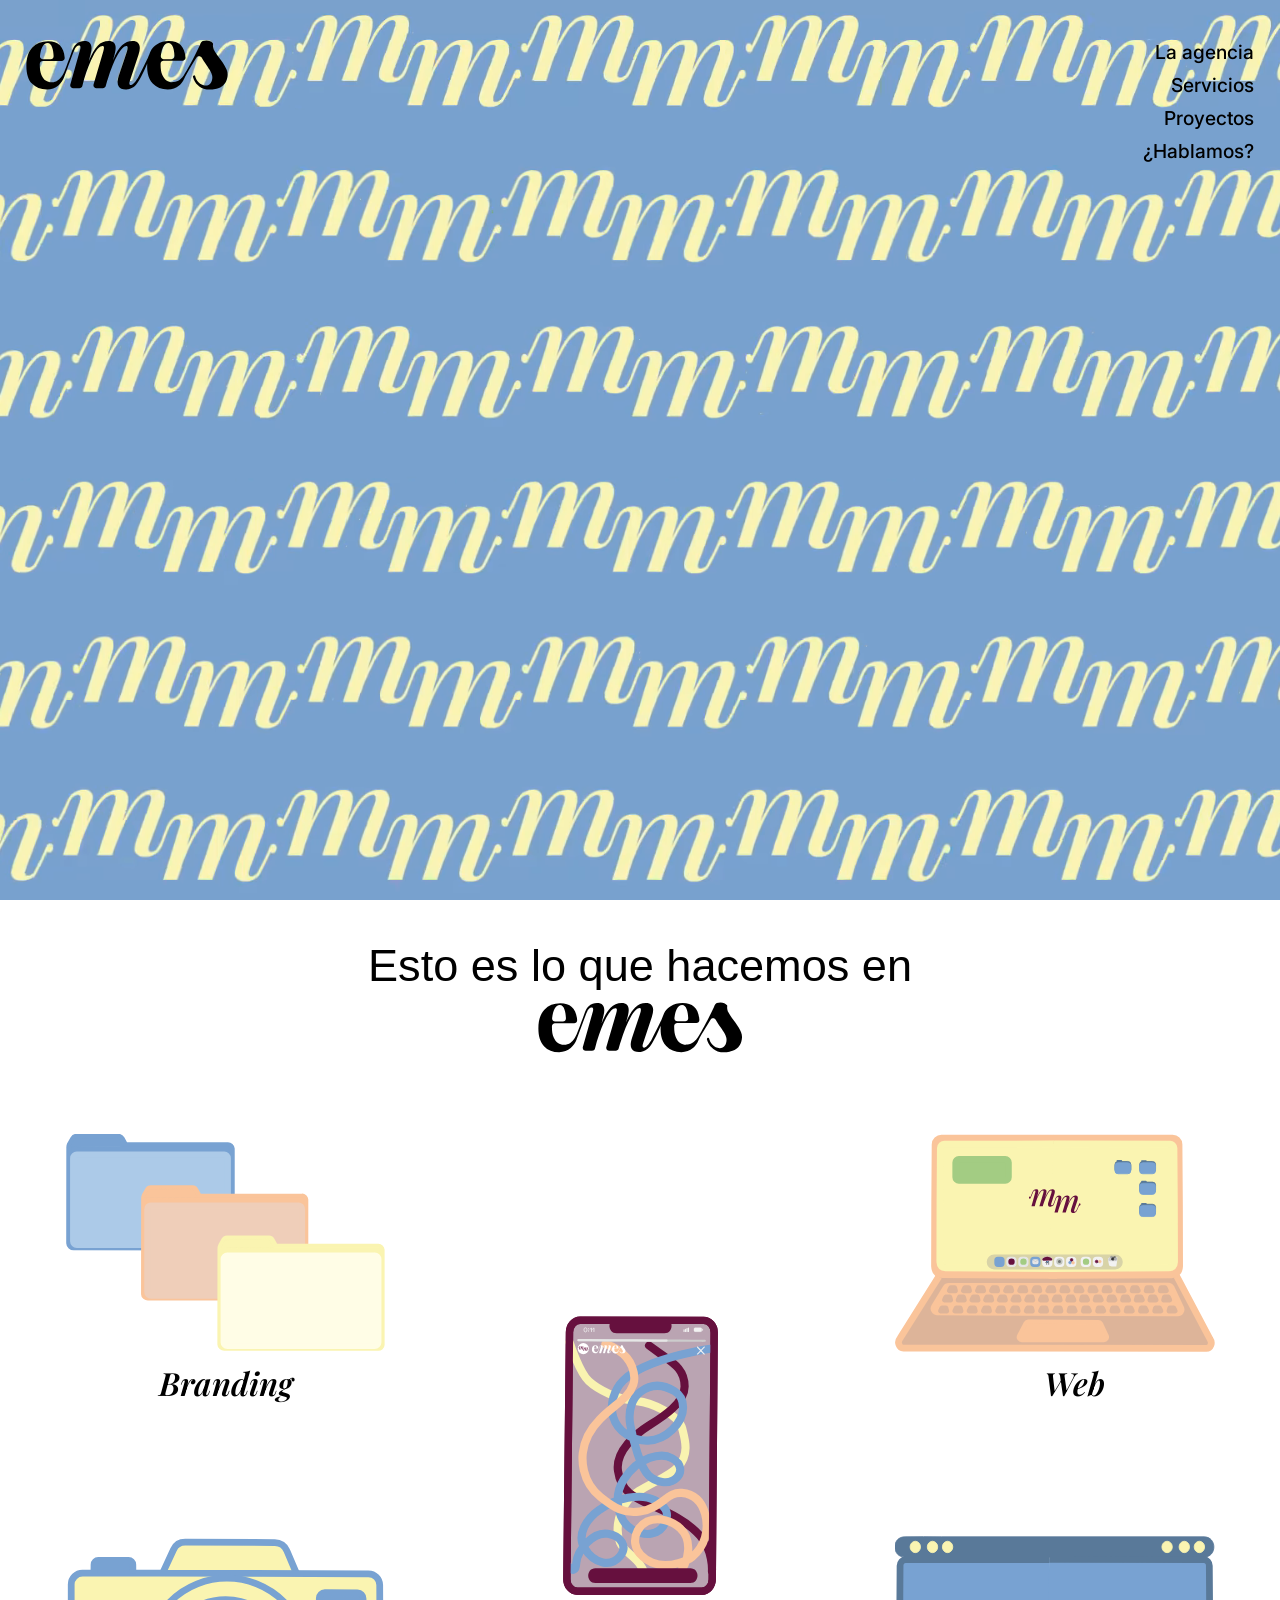
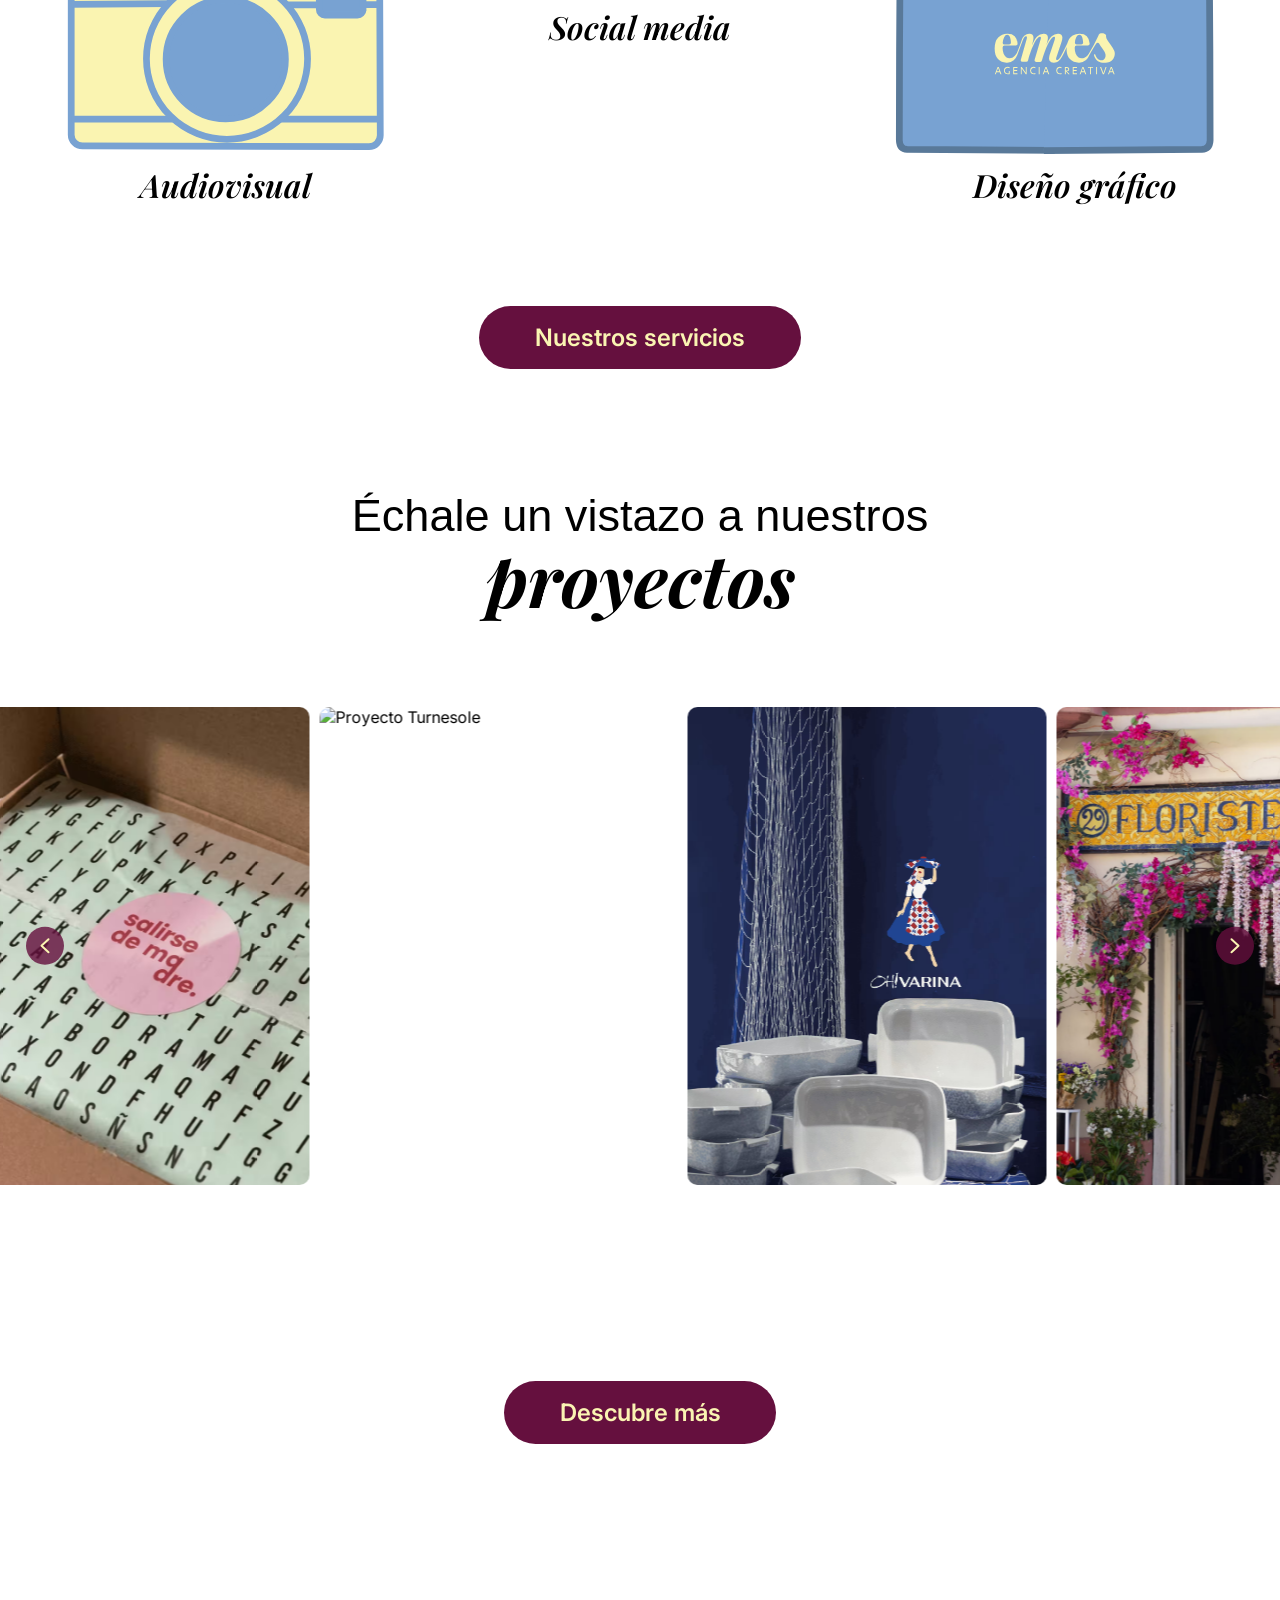
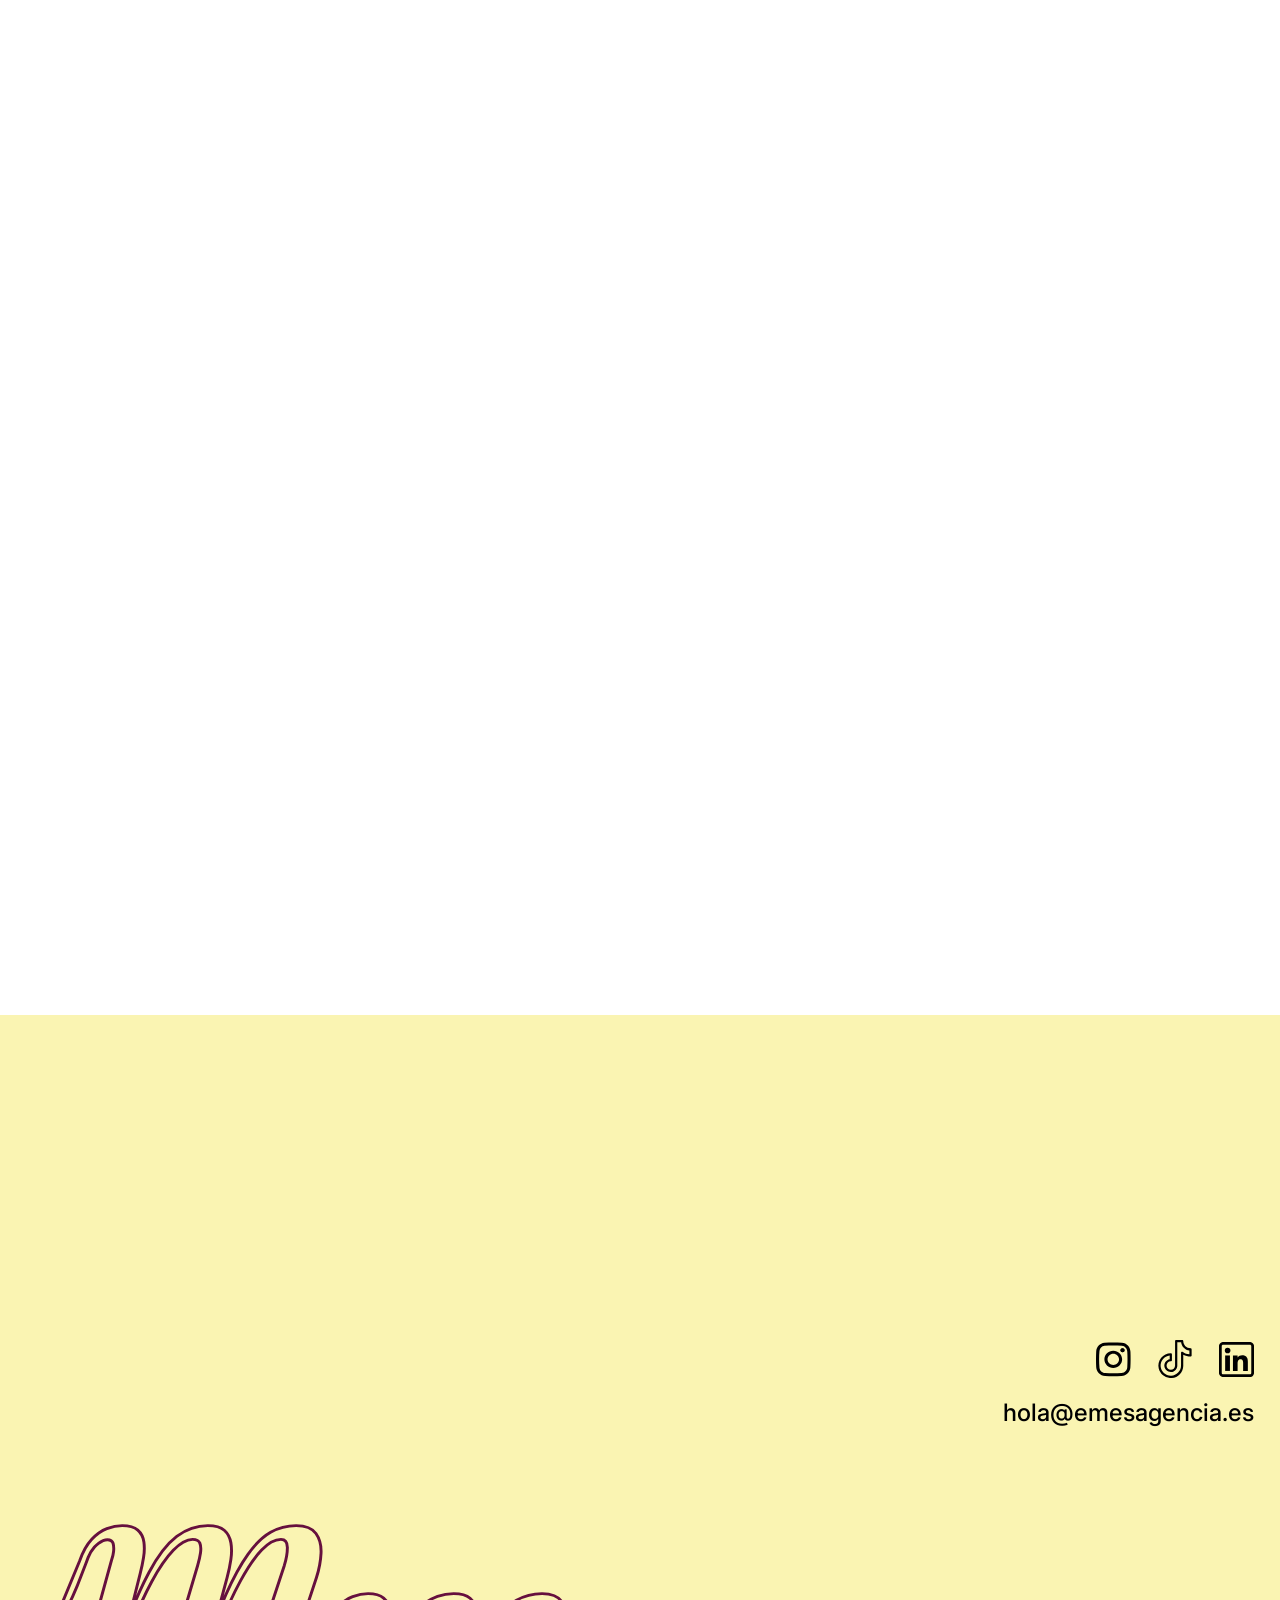
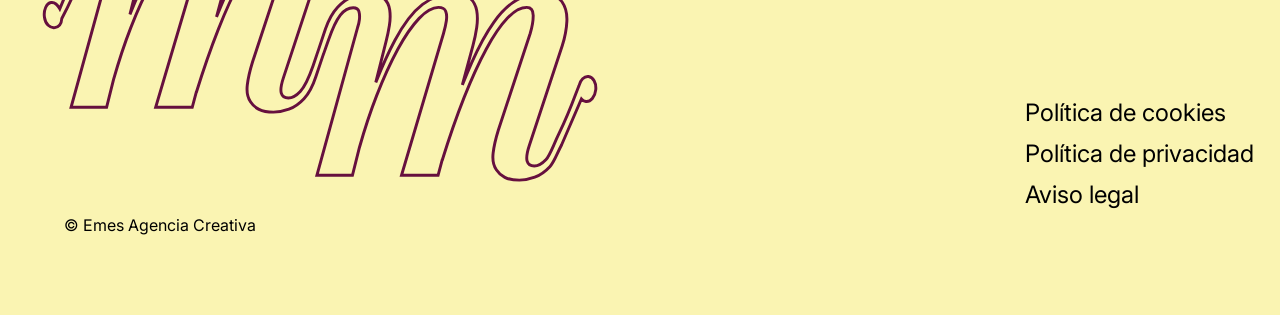
==== commit 2b913cee: "Add files via upload" ====
--- a/index.html
+++ b/index.html
@@ -3,8 +3,16 @@
 
 <head>
     <meta charset="UTF-8">
+    <link rel="icon" type="image/png" href="assets/flaticon.png">
     <meta name="viewport" content="width=device-width, initial-scale=1.0">
-    <title>Emes Agencia Creativa</title>
+    <title>Emes Agencia Creativa — Diseño Gráfico, Web y Comunicación</title>
+    <meta name="description" content="Emes Agencia Creativa: branding, diseño gráfico, desarrollo web, social media y audiovisual. Trabajamos para que tu marca sea única.">
+    <link rel="canonical" href="https://emesagencia.es/">
+    <meta property="og:type" content="website">
+    <meta property="og:url" content="https://emesagencia.es/">
+    <meta property="og:title" content="Emes Agencia Creativa — Diseño Gráfico, Web y Comunicación">
+    <meta property="og:description" content="Emes Agencia Creativa: branding, diseño gráfico, desarrollo web, social media y audiovisual. Trabajamos para que tu marca sea única.">
+    <meta property="og:image" content="https://emesagencia.es/assets/og-emes.jpg">
     <link rel="preconnect" href="https://fonts.googleapis.com">
     <link rel="preconnect" href="https://fonts.gstatic.com" crossorigin>
     <link
@@ -12,11 +20,32 @@
         rel="stylesheet">
     <link href="https://api.fontshare.com/v2/css?f[]=excon@1,2&display=swap" rel="stylesheet">
     <link rel="stylesheet" href="estilo.css">
+    <script type="application/ld+json">
+    {
+        "@context": "https://schema.org",
+        "@type": "LocalBusiness",
+        "name": "Emes Agencia Creativa",
+        "url": "https://emesagencia.es",
+        "email": "hola@emesagencia.es",
+        "description": "Agencia de diseño gráfico, branding, desarrollo web, social media y audiovisual.",
+        "logo": "https://emesagencia.es/assets/flaticon.png",
+        "image": "https://emesagencia.es/assets/og-emes.jpg",
+        "address": {
+            "@type": "PostalAddress",
+            "addressCountry": "ES"
+        },
+        "sameAs": [
+            "https://www.instagram.com/emesagencia/",
+            "https://www.linkedin.com/company/emes-agencia-creativa/about/",
+            "https://www.tiktok.com/@emesagencia"
+        ]
+    }
+    </script>
 </head>
 
 <body>
 
-    <header class="header">
+    <header class="header u-header-negro">
         <nav class="nav-container" id="main-nav">
             <h1 class="header__logo">
                 <a href="index.html" aria-label="Emes Agencia Creativa - inicio">
@@ -55,7 +84,7 @@
             </div>
 
             <!-- OVERLAY MENÚ HAMBURGUESA -->
-            <div class="menu__overlay">
+            <div class="menu__overlay u-flex-col">
 
                 <div class="menu__overlay_header">
                     <?xml version="1.0" encoding="UTF-8"?>
@@ -75,7 +104,7 @@
                     </svg>
                 </div>
 
-                <nav class="menu__overlay_nav">
+                <nav class="menu__overlay_nav u-flex-center">
                     <ul class="menu__overlay_nav_list">
                         <li><a href="la-agencia/index.html">La agencia</a></li>
                         <li><a href="servicios/index.html">Servicios</a></li>
@@ -84,7 +113,7 @@
                     </ul>
                 </nav>
 
-                <div class="menu__overlay_footer">
+                <div class="menu__overlay_footer u-flex-col">
                     <?xml version="1.0" encoding="UTF-8"?>
                     <svg id="svg-mm-contorno" data-name="Capa 1" xmlns="http://www.w3.org/2000/svg"
                         viewBox="0 0 200.99 90.3" class="logo-mm-contorno__footer">
@@ -101,43 +130,33 @@
                             d="M192.12,53.21c-1.42-.15-2.76,1.22-3.22,3.16-1.03,2.36-2.73,7.93-6.84,16.38-2.03,4.17-3.01,7.31-4.39,8.79-1.39,1.48-2.73,2.23-4.04,2.23s-2.12-.55-2.43-1.64c-.31-1.09-.08-2.81.69-5.16l11.32-34.35c.92-2.89,1.44-5.67,1.56-8.32.12-2.66-.46-4.88-1.73-6.68-1.27-1.8-3.52-2.7-6.76-2.7s-6.07.76-8.72,2.29c-2.66,1.52-5.24,4.03-7.74,7.5-2.5,3.48-5.03,8.09-7.57,13.83-1.02,2.31-2.08,4.84-3.16,7.58l3.63-13.5c.54-2.03.96-4.08,1.27-6.15.31-2.07.31-3.99,0-5.74-.31-1.76-1.06-3.16-2.25-4.22-1.2-1.06-3.06-1.58-5.6-1.58-3.85,0-7.39,1.23-10.63,3.69-3.24,2.46-6.4,6.56-9.48,12.31-2.08,3.87-4.24,8.66-6.49,14.32l3.49-13.91c.46-1.8.85-3.63,1.15-5.51.31-1.88.35-3.65.12-5.33-.23-1.68-.92-3.03-2.08-4.05-1.15-1.01-2.93-1.52-5.31-1.52-1.69,0-3.45.35-5.26,1.05-1.81.7-3.52,1.92-5.14,3.63-1.62,1.72-3,4.18-4.16,7.38l-2.58,7.74h-.01l-1.62,4.81c-1.54,4.38-3.01,7.31-4.39,8.79-1.39,1.48-2.73,2.23-4.04,2.23s-2.12-.55-2.43-1.64c-.31-1.09-.08-2.81.69-5.16l11.32-34.35c.92-2.89,1.44-5.67,1.56-8.32.12-2.66-.46-4.88-1.73-6.68-1.27-1.8-3.52-2.7-6.76-2.7s-6.07.76-8.72,2.29c-2.66,1.52-5.24,4.03-7.74,7.5-2.5,3.48-5.03,8.09-7.57,13.83-1.02,2.31-2.08,4.84-3.16,7.58l3.63-13.5c.54-2.03.96-4.08,1.27-6.15.31-2.07.31-3.99,0-5.74-.31-1.76-1.06-3.16-2.25-4.22-1.2-1.06-3.06-1.58-5.6-1.58-3.85,0-7.39,1.23-10.63,3.69-3.24,2.46-6.4,6.56-9.48,12.31-2.08,3.87-4.24,8.66-6.49,14.32l3.49-13.91c.46-1.8.85-3.63,1.15-5.51.31-1.88.35-3.65.12-5.33-.23-1.68-.92-3.03-2.08-4.05-1.15-1.01-2.93-1.52-5.31-1.52-1.69,0-3.45.35-5.26,1.05-1.81.7-3.52,1.92-5.14,3.63-1.62,1.72-3,4.18-4.16,7.38l-6.76,16.34c-.69-1.26-1.85-2.3-2.96-2.14-1.63.23-2.61,2.62-2.28,5,.33,2.38,1.92,3.79,3.55,3.55,1.32-.19,2.25-1.3,2.38-3.11,4.91-9.22,6.19-13.57,7.1-15.9.84-2.15,1.16-2.99,1.9-4.96.3-.8.98-2.17,2.15-3.53,0,0,2.2-2.52,4.39-2.52,1.08,0,1.73.41,1.96,1.23.23.82.29,1.76.17,2.81-.12,1.06-.33,1.98-.64,2.76l-13.87,50.41h12.13l2.36-9.4c1.79-6.35,3.75-12.29,5.9-17.79,2.35-6.02,4.76-11.29,7.22-15.82,2.46-4.53,4.89-8.05,7.28-10.55,2.39-2.5,4.58-3.75,6.59-3.75,1.31,0,2.14.43,2.48,1.29.35.86.42,1.95.23,3.28-.19,1.33-.52,2.77-.98,4.34l-14.33,48.41h12.48l1.43-5.32-.04.28c2.46-7.97,4.97-15.16,7.51-21.57,2.54-6.41,5.06-11.92,7.57-16.53,2.5-4.61,4.91-8.13,7.22-10.55,2.31-2.42,4.51-3.63,6.59-3.63,1.46,0,2.2.92,2.2,2.75s-.35,3.89-1.04,6.15l-10.86,32.94c-.92,2.97-1.52,5.61-1.79,7.91-.27,2.31.1,4.2,1.1,5.69.69,1.1,1.66,1.95,2.89,2.58,1.23.62,2.89.94,4.97.94,1.69,0,3.45-.33,5.26-1s3.52-1.85,5.14-3.58c1.62-1.72,2.96-4.22,4.04-7.5l2.57-7.62h.02l1.73-4.92c1.39-3.99,2.73-6.82,4.04-8.5,1.31-1.68,2.77-2.52,4.39-2.52,1.08,0,1.73.41,1.96,1.23.23.82.29,1.76.17,2.81-.12,1.06-.33,1.98-.64,2.76l-13.87,50.41h12.13l2.36-9.4c1.79-6.35,3.75-12.29,5.9-17.79,2.35-6.02,4.76-11.29,7.22-15.82,2.46-4.53,4.89-8.05,7.28-10.55,2.39-2.5,4.58-3.75,6.59-3.75,1.31,0,2.14.43,2.48,1.29.35.86.42,1.95.23,3.28-.19,1.33-.52,2.77-.98,4.34l-14.33,48.41h12.48l1.43-5.32-.04.28c2.46-7.97,4.97-15.16,7.51-21.57,2.54-6.41,5.06-11.92,7.57-16.53,2.5-4.61,4.91-8.13,7.22-10.55,2.31-2.42,4.51-3.63,6.59-3.63,1.46,0,2.2.92,2.2,2.75s-.35,3.89-1.04,6.15l-10.86,32.94c-.92,2.97-1.52,5.61-1.79,7.91-.27,2.31.1,4.2,1.1,5.69.69,1.1,1.66,1.95,2.89,2.58,1.23.62,2.89.94,4.97.94,1.69,0,3.45-.33,5.26-1s3.52-1.85,5.14-3.58c1.62-1.72,2.35-4.35,4.04-7.5l6.74-15.61c.42.49.94.81,1.53.87,1.62.17,3.12-1.61,3.36-3.98.24-2.36-.88-4.41-2.5-4.58Z" />
                     </svg>
 
-                    <div class="footer__items">
-                        <div class="footer__social-icons">
-                            <a href="#" aria-label="Instagram">
-                                <svg width="44" height="43" viewBox="0 0 44 43" fill="none"
-                                    xmlns="http://www.w3.org/2000/svg">
-                                    <path
-                                        d="M31.9839 42.2702C24.9396 42.6569 18.2015 42.6569 11.4635 42.2702C5.20669 41.8835 0.612551 37.4577 0.262522 31.3562C-0.0875074 24.6961 -0.0875074 18.1649 0.262522 11.4618C0.525044 5.66109 4.8129 0.891594 10.6759 0.418942C18.0703 -0.139647 25.1584 -0.139647 32.5527 0.418942C38.6345 0.848626 43.0536 5.70406 43.3162 11.6767C43.5787 18.3368 43.5787 24.6961 43.2286 31.3562C42.9224 37.3288 38.4157 42.0124 32.0277 42.3131L31.9839 42.2702ZM32.1152 38.403C36.4906 38.1452 39.1158 34.7507 39.3345 30.8406C39.6846 24.3953 39.6846 18.1219 39.3345 11.6337C39.1158 7.80951 36.5343 4.58688 32.509 4.24313C25.1584 3.64157 17.9828 3.5986 10.6759 4.2861C7.26311 4.62985 4.68165 7.29389 4.37537 10.6884C3.71906 17.7352 3.76282 24.6961 4.37537 31.7429C4.68165 35.4382 7.6569 38.1452 11.4197 38.403C18.289 38.8327 25.0709 38.8757 32.1589 38.403H32.1152Z"
-                                        fill="black" />
-                                    <path
-                                        d="M35.9217 9.91453C35.9217 8.49657 34.7404 7.37939 33.3403 7.37939C31.9401 7.37939 30.7588 8.49657 30.7588 9.91453C30.7588 11.3325 31.9401 12.4497 33.3403 12.4497C34.7404 12.4497 35.9217 11.3325 35.9217 9.91453Z"
-                                        fill="black" />
-                                    <path
-                                        d="M32.8593 21.3017C32.8593 27.3172 27.8714 32.2156 21.7021 32.2156C15.5328 32.2156 10.5449 27.3172 10.5449 21.3017C10.5449 15.2861 15.5328 10.3877 21.7021 10.3877C27.8714 10.3877 32.8593 15.2861 32.8593 21.3017ZM28.9652 21.2587C28.9652 17.3486 25.7275 14.1689 21.7459 14.1689C17.7643 14.1689 14.5265 17.3486 14.5265 21.2587C14.5265 25.1688 17.7643 28.3485 21.7459 28.3485C25.7275 28.3485 28.9652 25.1688 28.9652 21.2587Z"
-                                        fill="black" />
-                                    <path
-                                        d="M33.3403 12.4497C34.766 12.4497 35.9217 11.3146 35.9217 9.91453C35.9217 8.51441 34.766 7.37939 33.3403 7.37939C31.9146 7.37939 30.7588 8.51441 30.7588 9.91453C30.7588 11.3146 31.9146 12.4497 33.3403 12.4497Z"
-                                        fill="black" />
-                                </svg>
-                            </a>
-
-                            <a href="#" aria-label="TikTok">
-                                <svg width="40" height="45" viewBox="0 0 40 45" fill="none"
-                                    xmlns="http://www.w3.org/2000/svg">
-                                    <path
-                                        d="M9.56337 44.2223C5.0396 42.7078 2.05306 38.9866 0.867215 35.4817C-0.757829 30.7219 -0.0990411 25.8757 2.84361 22.1111C6.04977 18.0005 10.9688 16.2264 16.2832 16.1831V23.5823C13.7797 24.2747 11.2763 24.7074 9.47555 26.2218C6.22546 28.9911 7.05993 33.7941 10.3539 36.0442C12.5499 37.5154 15.1852 37.9481 17.6447 36.7365C19.4893 35.8278 21.4218 33.1451 21.4218 30.4623L21.5096 0H29.1518C29.8984 5.92804 33.7633 10.3416 40 10.4714V17.7408C36.135 18.0437 33.0167 16.7456 29.4153 14.885L29.2396 29.7267C29.2396 33.5778 27.5267 37.2558 25.0233 40.0683C21.2022 44.3521 15.273 46.1262 9.56337 44.2656V44.2223Z"
-                                        fill="black" />
-                                </svg>
-                            </a>
-
-                            <a href="#" aria-label="LinkedIn">
-                                <svg width="43" height="43" viewBox="0 0 43 43" fill="none"
-                                    xmlns="http://www.w3.org/2000/svg">
-                                    <path
-                                        d="M40.223 42.9566H2.73362C1.30174 42.9566 0 41.5247 0 40.1362V3.25429C0 1.34511 1.04141 0.347124 2.95059 0H39.8759C41.3945 0 43 1.30172 43 2.82038V40.1362C43 41.3946 41.8719 43 40.2664 43L40.223 42.9566ZM13.2775 9.5893C13.2775 7.54995 11.5853 5.85772 9.54596 5.85772C7.50661 5.85772 5.81438 7.50656 5.81438 9.5893C5.81438 11.672 7.50661 13.3209 9.54596 13.3209C11.5853 13.3209 13.2775 11.672 13.2775 9.5893ZM23.3007 24.776C23.3007 22.6932 25.0363 21.4349 26.5984 21.3047C28.0737 21.218 30.113 22.2593 30.113 24.0817L30.1998 36.6216H36.665L36.6216 22.6499C36.6216 18.7447 33.888 15.9243 30.0696 15.5772C27.553 15.3602 25.3401 16.1847 23.6044 17.8769L22.9536 16.0545L16.8355 16.1413V36.665H23.1706L23.3007 24.776ZM12.8002 16.0545H6.37841V36.665H12.8002V16.0545Z"
-                                        fill="black" />
-                                </svg>
-                            </a>
+                    <div class="footer__items u-flex-col">
+                        <div class="footer__social-icons u-flex-center">
+                            <a href="https://www.instagram.com/emesagencia/" aria-label="Instagram" target="_blank" rel="noopener noreferrer">
+                    <svg class="size-icons" width="44" height="43" viewBox="0 0 44 43" fill="none" xmlns="http://www.w3.org/2000/svg">
+                        <path d="M31.9839 42.2702C24.9396 42.6569 18.2015 42.6569 11.4635 42.2702C5.20669 41.8835 0.612551 37.4577 0.262522 31.3562C-0.0875074 24.6961 -0.0875074 18.1649 0.262522 11.4618C0.525044 5.66109 4.8129 0.891594 10.6759 0.418942C18.0703 -0.139647 25.1584 -0.139647 32.5527 0.418942C38.6345 0.848626 43.0536 5.70406 43.3162 11.6767C43.5787 18.3368 43.5787 24.6961 43.2286 31.3562C42.9224 37.3288 38.4157 42.0124 32.0277 42.3131L31.9839 42.2702ZM32.1152 38.403C36.4906 38.1452 39.1158 34.7507 39.3345 30.8406C39.6846 24.3953 39.6846 18.1219 39.3345 11.6337C39.1158 7.80951 36.5343 4.58688 32.509 4.24313C25.1584 3.64157 17.9828 3.5986 10.6759 4.2861C7.26311 4.62985 4.68165 7.29389 4.37537 10.6884C3.71906 17.7352 3.76282 24.6961 4.37537 31.7429C4.68165 35.4382 7.6569 38.1452 11.4197 38.403C18.289 38.8327 25.0709 38.8757 32.1589 38.403H32.1152Z" fill="black"/>
+                        <path d="M35.9217 9.91453C35.9217 8.49657 34.7404 7.37939 33.3403 7.37939C31.9401 7.37939 30.7588 8.49657 30.7588 9.91453C30.7588 11.3325 31.9401 12.4497 33.3403 12.4497C34.7404 12.4497 35.9217 11.3325 35.9217 9.91453Z" fill="black"/>
+                        <path d="M32.8593 21.3017C32.8593 27.3172 27.8714 32.2156 21.7021 32.2156C15.5328 32.2156 10.5449 27.3172 10.5449 21.3017C10.5449 15.2861 15.5328 10.3877 21.7021 10.3877C27.8714 10.3877 32.8593 15.2861 32.8593 21.3017ZM28.9652 21.2587C28.9652 17.3486 25.7275 14.1689 21.7459 14.1689C17.7643 14.1689 14.5265 17.3486 14.5265 21.2587C14.5265 25.1688 17.7643 28.3485 21.7459 28.3485C25.7275 28.3485 28.9652 25.1688 28.9652 21.2587Z" fill="black"/>
+                        <path d="M33.3403 12.4497C34.766 12.4497 35.9217 11.3146 35.9217 9.91453C35.9217 8.51441 34.766 7.37939 33.3403 7.37939C31.9146 7.37939 30.7588 8.51441 30.7588 9.91453C30.7588 11.3146 31.9146 12.4497 33.3403 12.4497Z" fill="black"/>
+                    </svg>
+                </a>
+
+                            <a href="https://www.tiktok.com/@emesagencia?is_from_webapp=1&sender_device=pc" aria-label="TikTok" target="_blank" rel="noopener noreferrer">
+                    <svg class="size-icons size-icons-tiktok" id="Capa_1" data-name="Capa 1" xmlns="http://www.w3.org/2000/svg" viewBox="0 0 80.05 91.44">
+                        <path d="M32.48,91.44h-5.07c-12.65-1.16-23.39-10.14-26.51-22.64-2.28-9.16-.17-18.79,5.88-26.2,5.54-6.79,14-11.02,23.12-11.01,1.42,0,2.75,1.03,2.75,2.57v14.61c0,1.5-1.36,2.53-2.78,2.55-5.69.08-10.14,4.72-10.12,10.26.02,5.54,4.43,10.08,10.04,10.2,5.28.12,10.37-4.14,10.37-9.8l.07-59.28c0-1.43,1.06-2.69,2.51-2.69h14.64c1.44,0,2.55,1.26,2.55,2.63.03,9.75,7.92,17.49,17.64,17.48,1.33,0,2.47,1.26,2.47,2.57v14.47c-.05,1.56-1.25,2.67-2.81,2.66-6.08-.04-11.93-1.48-17.27-4.33l-.07,26.83c-.28,15.36-12.36,27.8-27.41,29.12ZM54.57,30.67c0-1.26.77-2.08,1.63-2.46.96-.43,1.93-.22,2.8.4,4.64,3.3,10.01,5.26,15.69,5.74l-.02-9.04c-10.51-1.29-18.68-9.51-19.95-19.95h-9.15s.03,55.92.03,55.92c0,8.41-6.35,15.33-14.63,15.86-8.24.53-15.54-5.53-16.51-13.76-.96-8.14,4.56-15.72,12.82-17.21v-9.08c-13.32,1.52-22.85,13.24-21.84,26.32s12.23,23.18,25.4,22.72c13.05-.45,23.71-11.2,23.72-24.53v-30.93Z"/>
+                    </svg>
+                </a>
+
+                            <a href="https://www.linkedin.com/company/emes-agencia-creativa/about/" aria-label="LinkedIn" target="_blank" rel="noopener noreferrer">
+                    <svg class="size-icons" id="Capa_1" data-name="Capa 1" xmlns="http://www.w3.org/2000/svg" viewBox="0 0 91.44 91.44">
+                        <path d="M82.33,91.44H9.11c-4.64-.86-8.26-4.47-9.11-9.11V9.1C.86,4.4,4.49.83,9.39,0h72.65c4.97.83,8.55,4.42,9.39,9.39v72.65c-.83,4.91-4.4,8.53-9.1,9.39ZM80.7,84.29c2.02,0,3.6-1.58,3.6-3.6V10.74c0-2.02-1.58-3.6-3.6-3.6H10.75c-2.02,0-3.6,1.58-3.6,3.6v69.95c0,2.02,1.58,3.6,3.6,3.6h69.95Z"/>
+                        <circle cx="22.5" cy="22.32" r="7.32"/>
+                        <g>
+                            <path d="M57.89,45.29c-3.6-.55-6.94.63-8.33,4.1-.65,1.62-.86,3.27-.98,5.09v21.06s-12.15,0-12.15,0v-40.36s12.14,0,12.14,0l.03,5.4c3.63-5.97,10.79-7.06,17.36-5.45,3.96.97,6.81,3.8,8.08,7.64.92,2.77,1.16,5.52,1.32,8.51v24.27s-12.31,0-12.31,0v-21.59c-.15-3.96-1.05-8.03-5.16-8.66Z"/>
+                            <rect x="16.07" y="35.18" width="12.5" height="40.36"/>
+                        </g>
+                    </svg>
+                </a>
                         </div>
 
                         <p class="footer__copyright">© Emes Agencia Creativa</p>
@@ -149,14 +168,22 @@
         </nav>
     </header>
 
-    <section class="hero">
-    <img src="assets/img-home-mobile.png" alt="Emes Agencia Creativa" class="hero__img hero__img--mobile">
-    <img src="assets/img-home-desktop.jpg" alt="Emes Agencia Creativa" class="hero__img hero__img--desktop">
+    <section class="hero js-video-portada">
+    <!-- <img src="assets/img-home-mobile.png" alt="Emes Agencia Creativa" class="hero__img hero__img--mobile" loading="lazy">
+    <img src="assets/img-home-desktop.jpg" alt="Emes Agencia Creativa" class="hero__img hero__img--desktop" loading="lazy"> -->
+        <video class="hero__video mobile" autoplay muted loop playsinline>
+            <source src="assets/hero-movil.webm" type="video/webm">
+            <source src="assets/hero-movil.mp4" type="video/mp4">
+        </video>
+        <video class="hero__video desktop" autoplay muted loop playsinline>
+            <source src="assets/hero-desktop.webm" type="video/webm">
+            <source src="assets/hero-desktop.mp4" type="video/mp4">
+        </video>
     </section>
 
-<div class="contenido-pag">
-<section class="seccion-servicios">
-    <div class="servicios__header">
+<div class="contenido-pag u-flex-col">
+<section class="seccion-servicios u-flex-col">
+    <div class="servicios__header u-text-center">
         <h2 class="titulo1-excon">Esto es lo que hacemos en</h2>
         <div class="titulo-logo-emes">
             <svg xmlns="http://www.w3.org/2000/svg" viewBox="0 0 265.86 65.79" aria-label="emes">
@@ -166,7 +193,7 @@
         </div>
     </div>
 
-    <div class="servicios__lista">
+    <div class="servicios__lista u-flex-col">
 
     <div class="servicio">
         <div class="servicio__icono">
@@ -964,21 +991,21 @@
 
 
 <!-- SECCIÓN PROYECTOS -->
-<section class="seccion-proyectos">
-    <div class="proyectos__header">
+<section class="seccion-proyectos u-flex-col">
+    <div class="proyectos__header u-text-center">
         <h2 class="titulo1-excon">Échale un vistazo a nuestros</h2>
         <h2 class="titulo2-playfair">proyectos</h2>
     </div>
 
     <!-- Wrapper: recorta lo que se sale del slider con overflow:hidden-->
     <div class="proyectos__slider-wrapper">
-        <button class="proyectos__flecha proyectos__flecha--prev" aria-label="Proyecto anterior">
+        <button class="proyectos__flecha u-flex-center proyectos__flecha--prev" aria-label="Proyecto anterior">
             <svg width="10" height="16" viewBox="0 0 10 16" fill="none" xmlns="http://www.w3.org/2000/svg">
                 <path d="M8.5 1.5L1.5 8L8.5 14.5" stroke="var(--clr-corporativo-yellow)" stroke-width="2" stroke-linecap="round"
                     stroke-linejoin="round" />
             </svg>
         </button>
-        <button class="proyectos__flecha proyectos__flecha--next" aria-label="Proyecto siguiente">
+        <button class="proyectos__flecha u-flex-center proyectos__flecha--next" aria-label="Proyecto siguiente">
             <svg width="10" height="16" viewBox="0 0 10 16" fill="none" xmlns="http://www.w3.org/2000/svg">
                 <path d="M1.5 1.5L8.5 8L1.5 14.5" stroke="var(--clr-corporativo-yellow)" stroke-width="2" stroke-linecap="round"
                     stroke-linejoin="round" />
@@ -989,90 +1016,73 @@
             <!-- Cada tarjeta agrupa imagen + texto debajo.-->
             <div class="proyecto">
                 <div class="proyecto__imagen-wrapper">
-                    <a href="archivo proyectos/salirse de madre/index.html"></a>
-                    <img src="assets/img-proyectos-home-salirse_de_madre.webp" alt="Proyecto 1" class="proyecto__img">
-                    
+                    <a href="archivo-proyectos/salirse_de_madre/index.html">
+                    <img src="../archivo-proyectos/salirse_de_madre/assets/img-salirse_de_madre-9.avif" alt="Proyecto Salirse de madre" class="proyecto__img" loading="lazy" width="960" height="1080">
+                    </a>
                 </div>
-                <div class="proyecto__info">
+                <div class="proyecto__info u-flex-col">
                     <p class="proyecto__nombre">Salirse de madre</p>
-                    <div class="proyecto__descripcion">
-                        <p>Packaging</p>
+                    <div class="proyecto__descripcion u-flex-col">
+                        <p>Diseño de packaging</p>
                     </div>
                 </div>
             </div>
 
             <div class="proyecto">
                 <div class="proyecto__imagen-wrapper">
-                    <img src="assets/img-home-projects-pizzeria.jpg" alt="Proyecto 2" class="proyecto__img">
+                    <a href="archivo-proyectos/turnesole/index.html">
+                    <img src="../archivo-proyectos/turnesole/assets/img-turnesole-hero-mobile.avif" alt="Proyecto Turnesole" class="proyecto__img" loading="lazy" width="1080" height="1920">
+                    </a>
                 </div>
-                <div class="proyecto__info">
-                    <p class="proyecto__nombre">Big Jim</p>
-                    <div class="proyecto__descripcion">
+                <div class="proyecto__info u-flex-col">
+                    <p class="proyecto__nombre">Turnesole</p>
+                    <div class="proyecto__descripcion u-flex-col">
                     <p>Branding</p>
-                    <p>Web</p>
+                    <p>Diseño Web</p>
                     </div>
                 </div>
             </div>
 
             <div class="proyecto">
                 <div class="proyecto__imagen-wrapper">
-                    <img src="assets/img-home-projects-joyas.jpg" alt="Proyecto 3" class="proyecto__img">
+                    <a href="archivo-proyectos/oh-varina/index.html">
+                    <img src="../archivo-proyectos/oh-varina/assets/img-hero-ohvarina-mobile.avif" alt="Proyecto Oh!VARINA" class="proyecto__img" loading="lazy" width="2250" height="4000">
+                    </a>
                 </div>
-                <div class="proyecto__info">
-                    <p class="proyecto__nombre">Victoria Sa</p>
-                    <div class="proyecto__descripcion">
+                <div class="proyecto__info u-flex-col">
+                    <p class="proyecto__nombre">OH!VARINA</p>
+                    <div class="proyecto__descripcion u-flex-col">
                         <p>Fotografía</p>
-                        <p>Web</p>
+                        <p>Diseño de identidad visual</p>
                     </div>
                 </div>
             </div>
 
             <div class="proyecto">
                 <div class="proyecto__imagen-wrapper">
-                    <img src="assets/_.jpeg" alt="Proyecto 4" class="proyecto__img">
+                    <a href="archivo-proyectos/floristeria/index.html">
+                    <img src="../archivo-proyectos/floristeria/assets/img-floristeria-hero-mobile.avif" alt="Floristería 29" class="proyecto__img" loading="lazy" width="3222" height="5728">
+                    </a>
                 </div>
-                <div class="proyecto__info">
-                    <p class="proyecto__nombre">Proyecto 4</p>
-                    <div class="proyecto__descripcion">
-                        <p>Branding</p>
-                    </div>
-                </div>
-            </div>
-
-            <div class="proyecto">
-                <div class="proyecto__imagen-wrapper">
-                    <img src="assets/Archetype.jpeg" alt="Proyecto 5" class="proyecto__img">
-                </div>
-                <div class="proyecto__info">
-                    <p class="proyecto__nombre">Proyecto 5</p>
-                    <div class="proyecto__descripcion">
+                <div class="proyecto__info u-flex-col">
+                    <p class="proyecto__nombre">Floristería 29</p>
+                    <div class="proyecto__descripcion u-flex-col">
+                        <p>Fotografía</p>
                         <p>Social media</p>
                     </div>
                 </div>
             </div>
 
-            <div class="proyecto">
-                <div class="proyecto__imagen-wrapper">
-                    <img src="assets/Fiverr _ Search Results for 'logo design'.jpeg" alt="Proyecto 6" class="proyecto__img">
-                </div>
-                <div class="proyecto__info">
-                    <p class="proyecto__nombre">Proyecto 6</p>
-                    <div class="proyecto__descripcion">
-                        <p>Web</p>
-                    </div>
-                </div>
-            </div>
+           
         </div>
     </div>
 
-    <a href="proyectos/index.html" class="btn ">Descubre más</a>
+    <a href="proyectos/index.html" class="btn">Descubre más</a>
 </section>
 
 <!-- SECCIÓN ¿HABLAMOS? + ANIMACIÓN SVG-->
- <!-- el problema de que apareciese tanto espacio en blanco era por el viewBox, para ajustarlo jugar con esos valores -->
-<!-- hay problemas de legibilidad con el trazo purple porque el texto y el botón no tienen contraste, queda más limpio sin este trazo también, si OK eliminar el CSS de st4 y path-purple -->
 <section class="svg-animation-section">
-    <div class="svg-sticky-container">
+    <div class="svg-sticky-container u-flex-center">
 
         <!-- svg desktop -->
     <svg version="1.1" id="logo-animado-desktop" class="desktop-only" viewBox="45 0 1050 900">
@@ -1101,8 +1111,6 @@
         <path id="path-yellow-d" class="st3"
             d="M19.97,154.53c0,0,65.22,106.41,160.73,103.75c212.72-5.94,229.41-14.61,258.63,121.28
     	C475.68,548.58,304.9,528.6,274.22,630.89C243.1,734.6,536.99,858.21,659.98,603.12c118.36-245.48,156.45,87.22,344.85,102.28 c105.69,8.45,302.19-175.69,159.27-314.16c-140.76-136.38-127.03-374.57,64.29-337.54c135.89,26.3-33.61,130.75-1.46,204.57 c39.45,90.6,133.34,24.62,156.35,102.28c23.38,78.91-18.55,189.97,29.22,194.34" />
-        <!-- <path id="path-purple-d" class="st4" d="M195.31,25.48c0,0-42.38,184.58,276.15,146.59c168.89-20.14-38.04,173.57,67.23,289.32
-    	c75.42,82.92,240.91-110.91,374.07,56.99c201.65,254.25,254.05-92.77,397.45,33.61c172.42,151.97-133.88,276.17,111.61,333.16"/> -->
         <path id="path-blue-d" class="st5" d="M829.48,25.48c0,0,118.36,307.32-86.21,302.93c-187-4.01,20.79-214.07-217.72-225.03
     	c-286.4-13.15-109.14,222.76-366.76,318.54C38.84,466.52-21.48,702.68,94.57,705.4c129.36,3.03,0-175.5,181.11-154.88
     	c145.26,16.54-84.96,456.53,198.72,267.4c162.19-108.13,17.88,117.38,245.6,19.1c87.63-37.82-42.95-124.82,5.46-186.09
@@ -1139,8 +1147,6 @@
             <path id="path-yellow-d" class="st3"
                 d="M19.97,154.53c0,0,65.22,106.41,160.73,103.75c212.72-5.94,229.41-14.61,258.63,121.28
             	C475.68,548.58,304.9,528.6,274.22,630.89C243.1,734.6,536.99,858.21,659.98,603.12c118.36-245.48,156.45,87.22,344.85,102.28 c105.69,8.45,302.19-175.69,159.27-314.16c-140.76-136.38-127.03-374.57,64.29-337.54c135.89,26.3-33.61,130.75-1.46,204.57 c39.45,90.6,133.34,24.62,156.35,102.28c23.38,78.91-18.55,189.97,29.22,194.34" />
-            <!-- <path id="path-purple-d" class="st4" d="M195.31,25.48c0,0-42.38,184.58,276.15,146.59c168.89-20.14-38.04,173.57,67.23,289.32
-            	c75.42,82.92,240.91-110.91,374.07,56.99c201.65,254.25,254.05-92.77,397.45,33.61c172.42,151.97-133.88,276.17,111.61,333.16"/> -->
             <path id="path-blue-d" class="st5"
                 d="M829.48,25.48c0,0,118.36,307.32-86.21,302.93c-187-4.01,20.79-214.07-217.72-225.03
             	c-286.4-13.15-109.14,222.76-366.76,318.54C38.84,466.52-21.48,702.68,94.57,705.4c129.36,3.03,0-175.5,181.11-154.88
@@ -1152,16 +1158,25 @@
         </svg>
 
         <!-- svg movil -->
+   
+    <!-- SVG para pantallas muy pequeñas (270px–380px) -->
+    <svg id="logo-animado-smallmobile" class="svg-animado smallmobile-only" viewBox="45 150 300 300" xmlns="http://www.w3.org/2000/svg">
+        <path id="path-yellow-sm" class="st3"
+            d="M.49.11S26.06,90.25,51.62,117.16s75.69,54.45,129.16,60.55c38.31,4.37,111.57,40,121.12,82.72,7.07,31.57,20.16,76-10.79,115.06s-106.29,59.2-135.89,103.6-30.86,95-19.58,125.34c10.19,27.39,37.07,38.81,53.22,65.72s13.45,39,13.45,39"
+            style="fill:none; stroke:#f9f3b0; stroke-linecap:round; stroke-linejoin:round;" />
+        <path id="path-blue-sm" class="st5"
+            d="M383.86,10.25s-87.67,12.2-163.07,46S126.73,124.75,117.53,160c-9,34.64-3.74,83.77,35.79,112.46,31.69,23,80.06,31.62,121.66-14.31s34.25-98.66,6.13-118.08c-30-20.72-61.34-23-90.64,1.87C170.37,159,155.23,195.84,163,244.37S190,373.7,212.1,397.72c17.38,18.92,53.93,32,75.48,6.82,12.27-14.31,15.51-41.58-13.11-59.47-27.94-17.46-89-6.64-129.33,65.94-29.93,53.79-15.34,129.06,27.09,154.38,31.69,18.92,69,15.14,84.1-23,12.51-31.64-.31-51.66-28.38-69-37.32-23-102.75-6.14-148.76,30.16C47.89,528.24,18,578.32,40.34,620.09c27.1,50.61,71.7,57.38,95.08,24.54,21.47-30.16,3.07-61.72-32.2-68.5C63.35,568.46,21,625.72,18.36,665.58s-7.29,45.76-7.29,45.76"
+            style="fill:none; stroke:#78a2d2; stroke-linecap:round; stroke-linejoin:round;" />
+        <path id="path-orange-sm" class="st6"
+            d="M96.18-4.83c7.59,2.81,55.89,21.55,71.54,70.31,9.12,28.44,6.21,44.25,3.19,53.92-14,44.81-49.24,59.56-89.54,106.4C63.73,246.31,41,277.61,36,328.37c-1.19,11.85-7.21,85.43,47.76,135.46,33.67,30.64,61.65,51.84,105.13,43.92C248.4,496.91,261.46,446.36,301,450.8c35.88,4,54.27,30.05,62.34,64.58,11.47,49.06-1.11,99.55-34.5,130.89-3.5,3.28-58,41.94-108,17.22-7.15-3.53-40.68-21.44-44.63-58.72-2.67-25.15,8.7-53.7,32.1-66.55,31.31-17.21,70.14,1.38,88.48,21.14,30.72,33.11,29.19,96.82-11,151.9"
+            style="fill:none; stroke:#fac49a; stroke-linecap:round; stroke-linejoin:round;" />
+    </svg>
+
     <svg id="logo-animado-mobile" class="svg-animado mobile-only" viewBox="45 0 300 700" xmlns="http://www.w3.org/2000/svg">
         <path id="path-yellow-m" class="st3"
             d="M.49.11S26.06,90.25,51.62,117.16s75.69,54.45,129.16,60.55c38.31,4.37,111.57,40,121.12,82.72,7.07,31.57,20.16,76-10.79,115.06s-106.29,59.2-135.89,103.6-30.86,95-19.58,125.34c10.19,27.39,37.07,38.81,53.22,65.72s13.45,39,13.45,39"
             style="fill:none; stroke:#f9f3b0; stroke-linecap:round; stroke-linejoin:round;" />
     
-            
-        <!-- <path id="path-purple-m" class="st4"
-            d="M349.47,703.6s32.58-80.8-2.6-126.41S263.28,507.52,220.45,486c-48.74-24.54-82-42.89-89.75-105.47-7.43-60.35,49.39-113.65,81.55-136.94C244.82,220,306.46,177.09,306.46,125s-31.27-71.68-62.55-97.75L212.63,1.15"
-            style="fill:none; stroke:#66103e; stroke-linecap:round; stroke-linejoin:round;" />
-     -->
         <path id="path-blue-m" class="st5"
             d="M383.86,10.25s-87.67,12.2-163.07,46S126.73,124.75,117.53,160c-9,34.64-3.74,83.77,35.79,112.46,31.69,23,80.06,31.62,121.66-14.31s34.25-98.66,6.13-118.08c-30-20.72-61.34-23-90.64,1.87C170.37,159,155.23,195.84,163,244.37S190,373.7,212.1,397.72c17.38,18.92,53.93,32,75.48,6.82,12.27-14.31,15.51-41.58-13.11-59.47-27.94-17.46-89-6.64-129.33,65.94-29.93,53.79-15.34,129.06,27.09,154.38,31.69,18.92,69,15.14,84.1-23,12.51-31.64-.31-51.66-28.38-69-37.32-23-102.75-6.14-148.76,30.16C47.89,528.24,18,578.32,40.34,620.09c27.1,50.61,71.7,57.38,95.08,24.54,21.47-30.16,3.07-61.72-32.2-68.5C63.35,568.46,21,625.72,18.36,665.58s-7.29,45.76-7.29,45.76"
             style="fill:none; stroke:#78a2d2; stroke-linecap:round; stroke-linejoin:round;" />
@@ -1175,9 +1190,9 @@
 
 
     <!-- capa con texto+botón que aparece al finalizar la animación -->
-     <div id="contact-content" class="contact-overlay">
-        <div class="contact__header">
-            <h2 class="titulo1-excon ">Somos tu agencia creativa:</h2>
+     <div id="contact-content" class="contact-overlay u-flex-col">
+        <div class="contact__header u-text-center u-flex-col">
+            <h2 class="titulo1-excon">Somos tu agencia creativa:</h2>
             <h2 class="titulo2-playfair">encantadas de conocerte</h2>
         </div>
         <a href="contacto/index.html" class="btn">¿Hablamos?</a>
@@ -1187,18 +1202,18 @@
 </div>
 
 <!-- FOOTER MÓVIL -->
-<footer class="footer-mobile">
-    <div class="footer-mobile__top">
-        <a href="mailto:hola@emesagenciacreativa.com" class="footer-mobile__email">hola@emesagenciacreativa.com</a>
+<footer class="footer-mobile u-flex-col u-bg-yellow">
+    <div class="footer-mobile__top u-flex-col">
+        <a href="mailto:hola@emesagencia.es" class="footer-mobile__email">hola@emesagencia.es</a>
     
         <!-- nav semántico para los links legales, usamos nav porque es un grupo de enlaces de navegación pero se diferencia del nav principal del header con aria label-->
-        <nav class="footer-mobile__legal" aria-label="Enlaces legales">
+        <nav class="footer-mobile__legal u-flex-col" aria-label="Enlaces legales">
             <a href="uso de datos/cookies/index.html">Política de cookies</a>
             <a href="uso de datos/politica privacidad/index.html">Política de privacidad</a>
             <a href="uso de datos/aviso legal/index.html">Aviso legal</a>
         </nav>
     </div>
-        <div class="footer-mobile__bottom">
+        <div class="footer-mobile__bottom u-flex-col">
         <!-- SVG de logo-mm-contorno -->
         <?xml version="1.0" encoding="UTF-8"?>
         <svg id="svg-mm-contorno" data-name="Capa 1" xmlns="http://www.w3.org/2000/svg" viewBox="0 0 200.99 90.3"
@@ -1216,52 +1231,43 @@
                 d="M192.12,53.21c-1.42-.15-2.76,1.22-3.22,3.16-1.03,2.36-2.73,7.93-6.84,16.38-2.03,4.17-3.01,7.31-4.39,8.79-1.39,1.48-2.73,2.23-4.04,2.23s-2.12-.55-2.43-1.64c-.31-1.09-.08-2.81.69-5.16l11.32-34.35c.92-2.89,1.44-5.67,1.56-8.32.12-2.66-.46-4.88-1.73-6.68-1.27-1.8-3.52-2.7-6.76-2.7s-6.07.76-8.72,2.29c-2.66,1.52-5.24,4.03-7.74,7.5-2.5,3.48-5.03,8.09-7.57,13.83-1.02,2.31-2.08,4.84-3.16,7.58l3.63-13.5c.54-2.03.96-4.08,1.27-6.15.31-2.07.31-3.99,0-5.74-.31-1.76-1.06-3.16-2.25-4.22-1.2-1.06-3.06-1.58-5.6-1.58-3.85,0-7.39,1.23-10.63,3.69-3.24,2.46-6.4,6.56-9.48,12.31-2.08,3.87-4.24,8.66-6.49,14.32l3.49-13.91c.46-1.8.85-3.63,1.15-5.51.31-1.88.35-3.65.12-5.33-.23-1.68-.92-3.03-2.08-4.05-1.15-1.01-2.93-1.52-5.31-1.52-1.69,0-3.45.35-5.26,1.05-1.81.7-3.52,1.92-5.14,3.63-1.62,1.72-3,4.18-4.16,7.38l-2.58,7.74h-.01l-1.62,4.81c-1.54,4.38-3.01,7.31-4.39,8.79-1.39,1.48-2.73,2.23-4.04,2.23s-2.12-.55-2.43-1.64c-.31-1.09-.08-2.81.69-5.16l11.32-34.35c.92-2.89,1.44-5.67,1.56-8.32.12-2.66-.46-4.88-1.73-6.68-1.27-1.8-3.52-2.7-6.76-2.7s-6.07.76-8.72,2.29c-2.66,1.52-5.24,4.03-7.74,7.5-2.5,3.48-5.03,8.09-7.57,13.83-1.02,2.31-2.08,4.84-3.16,7.58l3.63-13.5c.54-2.03.96-4.08,1.27-6.15.31-2.07.31-3.99,0-5.74-.31-1.76-1.06-3.16-2.25-4.22-1.2-1.06-3.06-1.58-5.6-1.58-3.85,0-7.39,1.23-10.63,3.69-3.24,2.46-6.4,6.56-9.48,12.31-2.08,3.87-4.24,8.66-6.49,14.32l3.49-13.91c.46-1.8.85-3.63,1.15-5.51.31-1.88.35-3.65.12-5.33-.23-1.68-.92-3.03-2.08-4.05-1.15-1.01-2.93-1.52-5.31-1.52-1.69,0-3.45.35-5.26,1.05-1.81.7-3.52,1.92-5.14,3.63-1.62,1.72-3,4.18-4.16,7.38l-6.76,16.34c-.69-1.26-1.85-2.3-2.96-2.14-1.63.23-2.61,2.62-2.28,5,.33,2.38,1.92,3.79,3.55,3.55,1.32-.19,2.25-1.3,2.38-3.11,4.91-9.22,6.19-13.57,7.1-15.9.84-2.15,1.16-2.99,1.9-4.96.3-.8.98-2.17,2.15-3.53,0,0,2.2-2.52,4.39-2.52,1.08,0,1.73.41,1.96,1.23.23.82.29,1.76.17,2.81-.12,1.06-.33,1.98-.64,2.76l-13.87,50.41h12.13l2.36-9.4c1.79-6.35,3.75-12.29,5.9-17.79,2.35-6.02,4.76-11.29,7.22-15.82,2.46-4.53,4.89-8.05,7.28-10.55,2.39-2.5,4.58-3.75,6.59-3.75,1.31,0,2.14.43,2.48,1.29.35.86.42,1.95.23,3.28-.19,1.33-.52,2.77-.98,4.34l-14.33,48.41h12.48l1.43-5.32-.04.28c2.46-7.97,4.97-15.16,7.51-21.57,2.54-6.41,5.06-11.92,7.57-16.53,2.5-4.61,4.91-8.13,7.22-10.55,2.31-2.42,4.51-3.63,6.59-3.63,1.46,0,2.2.92,2.2,2.75s-.35,3.89-1.04,6.15l-10.86,32.94c-.92,2.97-1.52,5.61-1.79,7.91-.27,2.31.1,4.2,1.1,5.69.69,1.1,1.66,1.95,2.89,2.58,1.23.62,2.89.94,4.97.94,1.69,0,3.45-.33,5.26-1s3.52-1.85,5.14-3.58c1.62-1.72,2.96-4.22,4.04-7.5l2.57-7.62h.02l1.73-4.92c1.39-3.99,2.73-6.82,4.04-8.5,1.31-1.68,2.77-2.52,4.39-2.52,1.08,0,1.73.41,1.96,1.23.23.82.29,1.76.17,2.81-.12,1.06-.33,1.98-.64,2.76l-13.87,50.41h12.13l2.36-9.4c1.79-6.35,3.75-12.29,5.9-17.79,2.35-6.02,4.76-11.29,7.22-15.82,2.46-4.53,4.89-8.05,7.28-10.55,2.39-2.5,4.58-3.75,6.59-3.75,1.31,0,2.14.43,2.48,1.29.35.86.42,1.95.23,3.28-.19,1.33-.52,2.77-.98,4.34l-14.33,48.41h12.48l1.43-5.32-.04.28c2.46-7.97,4.97-15.16,7.51-21.57,2.54-6.41,5.06-11.92,7.57-16.53,2.5-4.61,4.91-8.13,7.22-10.55,2.31-2.42,4.51-3.63,6.59-3.63,1.46,0,2.2.92,2.2,2.75s-.35,3.89-1.04,6.15l-10.86,32.94c-.92,2.97-1.52,5.61-1.79,7.91-.27,2.31.1,4.2,1.1,5.69.69,1.1,1.66,1.95,2.89,2.58,1.23.62,2.89.94,4.97.94,1.69,0,3.45-.33,5.26-1s3.52-1.85,5.14-3.58c1.62-1.72,2.35-4.35,4.04-7.5l6.74-15.61c.42.49.94.81,1.53.87,1.62.17,3.12-1.61,3.36-3.98.24-2.36-.88-4.41-2.5-4.58Z" />
         </svg>
 
-    <div class="footer__social-icons">
-        <a href="#" aria-label="Instagram">
-            <!-- SVG de instagram -->
-            <svg width="44" height="43" viewBox="0 0 44 43" fill="none" xmlns="http://www.w3.org/2000/svg">
-                <path
-                    d="M31.9839 42.2702C24.9396 42.6569 18.2015 42.6569 11.4635 42.2702C5.20669 41.8835 0.612551 37.4577 0.262522 31.3562C-0.0875074 24.6961 -0.0875074 18.1649 0.262522 11.4618C0.525044 5.66109 4.8129 0.891594 10.6759 0.418942C18.0703 -0.139647 25.1584 -0.139647 32.5527 0.418942C38.6345 0.848626 43.0536 5.70406 43.3162 11.6767C43.5787 18.3368 43.5787 24.6961 43.2286 31.3562C42.9224 37.3288 38.4157 42.0124 32.0277 42.3131L31.9839 42.2702ZM32.1152 38.403C36.4906 38.1452 39.1158 34.7507 39.3345 30.8406C39.6846 24.3953 39.6846 18.1219 39.3345 11.6337C39.1158 7.80951 36.5343 4.58688 32.509 4.24313C25.1584 3.64157 17.9828 3.5986 10.6759 4.2861C7.26311 4.62985 4.68165 7.29389 4.37537 10.6884C3.71906 17.7352 3.76282 24.6961 4.37537 31.7429C4.68165 35.4382 7.6569 38.1452 11.4197 38.403C18.289 38.8327 25.0709 38.8757 32.1589 38.403H32.1152Z"
-                    fill="black" />
-                <path
-                    d="M35.9217 9.91453C35.9217 8.49657 34.7404 7.37939 33.3403 7.37939C31.9401 7.37939 30.7588 8.49657 30.7588 9.91453C30.7588 11.3325 31.9401 12.4497 33.3403 12.4497C34.7404 12.4497 35.9217 11.3325 35.9217 9.91453Z"
-                    fill="black" />
-                <path
-                    d="M32.8593 21.3017C32.8593 27.3172 27.8714 32.2156 21.7021 32.2156C15.5328 32.2156 10.5449 27.3172 10.5449 21.3017C10.5449 15.2861 15.5328 10.3877 21.7021 10.3877C27.8714 10.3877 32.8593 15.2861 32.8593 21.3017ZM28.9652 21.2587C28.9652 17.3486 25.7275 14.1689 21.7459 14.1689C17.7643 14.1689 14.5265 17.3486 14.5265 21.2587C14.5265 25.1688 17.7643 28.3485 21.7459 28.3485C25.7275 28.3485 28.9652 25.1688 28.9652 21.2587Z"
-                    fill="black" />
-                <path
-                    d="M33.3403 12.4497C34.766 12.4497 35.9217 11.3146 35.9217 9.91453C35.9217 8.51441 34.766 7.37939 33.3403 7.37939C31.9146 7.37939 30.7588 8.51441 30.7588 9.91453C30.7588 11.3146 31.9146 12.4497 33.3403 12.4497Z"
-                    fill="black" />
-            </svg>
-        </a>
-
-        <a href="#" aria-label="TikTok">
-            <!-- SVG TikTok -->
-            <svg width="40" height="45" viewBox="0 0 40 45" fill="none" xmlns="http://www.w3.org/2000/svg">
-                <path
-                    d="M9.56337 44.2223C5.0396 42.7078 2.05306 38.9866 0.867215 35.4817C-0.757829 30.7219 -0.0990411 25.8757 2.84361 22.1111C6.04977 18.0005 10.9688 16.2264 16.2832 16.1831V23.5823C13.7797 24.2747 11.2763 24.7074 9.47555 26.2218C6.22546 28.9911 7.05993 33.7941 10.3539 36.0442C12.5499 37.5154 15.1852 37.9481 17.6447 36.7365C19.4893 35.8278 21.4218 33.1451 21.4218 30.4623L21.5096 0H29.1518C29.8984 5.92804 33.7633 10.3416 40 10.4714V17.7408C36.135 18.0437 33.0167 16.7456 29.4153 14.885L29.2396 29.7267C29.2396 33.5778 27.5267 37.2558 25.0233 40.0683C21.2022 44.3521 15.273 46.1262 9.56337 44.2656V44.2223Z"
-                    fill="black" />
-            </svg>
-        </a>
-
-        <a href="#" aria-label="LinkedIn">
-            <!-- SVG Linkedin -->
-            <svg width="43" height="43" viewBox="0 0 43 43" fill="none" xmlns="http://www.w3.org/2000/svg">
-                <path
-                    d="M40.223 42.9566H2.73362C1.30174 42.9566 0 41.5247 0 40.1362V3.25429C0 1.34511 1.04141 0.347124 2.95059 0H39.8759C41.3945 0 43 1.30172 43 2.82038V40.1362C43 41.3946 41.8719 43 40.2664 43L40.223 42.9566ZM13.2775 9.5893C13.2775 7.54995 11.5853 5.85772 9.54596 5.85772C7.50661 5.85772 5.81438 7.50656 5.81438 9.5893C5.81438 11.672 7.50661 13.3209 9.54596 13.3209C11.5853 13.3209 13.2775 11.672 13.2775 9.5893ZM23.3007 24.776C23.3007 22.6932 25.0363 21.4349 26.5984 21.3047C28.0737 21.218 30.113 22.2593 30.113 24.0817L30.1998 36.6216H36.665L36.6216 22.6499C36.6216 18.7447 33.888 15.9243 30.0696 15.5772C27.553 15.3602 25.3401 16.1847 23.6044 17.8769L22.9536 16.0545L16.8355 16.1413V36.665H23.1706L23.3007 24.776ZM12.8002 16.0545H6.37841V36.665H12.8002V16.0545Z"
-                    fill="black" />
-            </svg>
-        </a>
-    </div>
+<div class="footer__social-icons u-flex-center">
+    <a href="https://www.instagram.com/emesagencia/" aria-label="Instagram" target="_blank" rel="noopener noreferrer">
+                    <svg class="size-icons" width="44" height="43" viewBox="0 0 44 43" fill="none" xmlns="http://www.w3.org/2000/svg">
+                        <path d="M31.9839 42.2702C24.9396 42.6569 18.2015 42.6569 11.4635 42.2702C5.20669 41.8835 0.612551 37.4577 0.262522 31.3562C-0.0875074 24.6961 -0.0875074 18.1649 0.262522 11.4618C0.525044 5.66109 4.8129 0.891594 10.6759 0.418942C18.0703 -0.139647 25.1584 -0.139647 32.5527 0.418942C38.6345 0.848626 43.0536 5.70406 43.3162 11.6767C43.5787 18.3368 43.5787 24.6961 43.2286 31.3562C42.9224 37.3288 38.4157 42.0124 32.0277 42.3131L31.9839 42.2702ZM32.1152 38.403C36.4906 38.1452 39.1158 34.7507 39.3345 30.8406C39.6846 24.3953 39.6846 18.1219 39.3345 11.6337C39.1158 7.80951 36.5343 4.58688 32.509 4.24313C25.1584 3.64157 17.9828 3.5986 10.6759 4.2861C7.26311 4.62985 4.68165 7.29389 4.37537 10.6884C3.71906 17.7352 3.76282 24.6961 4.37537 31.7429C4.68165 35.4382 7.6569 38.1452 11.4197 38.403C18.289 38.8327 25.0709 38.8757 32.1589 38.403H32.1152Z" fill="black"/>
+                        <path d="M35.9217 9.91453C35.9217 8.49657 34.7404 7.37939 33.3403 7.37939C31.9401 7.37939 30.7588 8.49657 30.7588 9.91453C30.7588 11.3325 31.9401 12.4497 33.3403 12.4497C34.7404 12.4497 35.9217 11.3325 35.9217 9.91453Z" fill="black"/>
+                        <path d="M32.8593 21.3017C32.8593 27.3172 27.8714 32.2156 21.7021 32.2156C15.5328 32.2156 10.5449 27.3172 10.5449 21.3017C10.5449 15.2861 15.5328 10.3877 21.7021 10.3877C27.8714 10.3877 32.8593 15.2861 32.8593 21.3017ZM28.9652 21.2587C28.9652 17.3486 25.7275 14.1689 21.7459 14.1689C17.7643 14.1689 14.5265 17.3486 14.5265 21.2587C14.5265 25.1688 17.7643 28.3485 21.7459 28.3485C25.7275 28.3485 28.9652 25.1688 28.9652 21.2587Z" fill="black"/>
+                        <path d="M33.3403 12.4497C34.766 12.4497 35.9217 11.3146 35.9217 9.91453C35.9217 8.51441 34.766 7.37939 33.3403 7.37939C31.9146 7.37939 30.7588 8.51441 30.7588 9.91453C30.7588 11.3146 31.9146 12.4497 33.3403 12.4497Z" fill="black"/>
+                    </svg>
+                </a>
+
+    <a href="https://www.tiktok.com/@emesagencia?is_from_webapp=1&sender_device=pc" aria-label="TikTok" target="_blank" rel="noopener noreferrer">
+                    <svg class="size-icons size-icons-tiktok" id="Capa_1" data-name="Capa 1" xmlns="http://www.w3.org/2000/svg" viewBox="0 0 80.05 91.44">
+                        <path d="M32.48,91.44h-5.07c-12.65-1.16-23.39-10.14-26.51-22.64-2.28-9.16-.17-18.79,5.88-26.2,5.54-6.79,14-11.02,23.12-11.01,1.42,0,2.75,1.03,2.75,2.57v14.61c0,1.5-1.36,2.53-2.78,2.55-5.69.08-10.14,4.72-10.12,10.26.02,5.54,4.43,10.08,10.04,10.2,5.28.12,10.37-4.14,10.37-9.8l.07-59.28c0-1.43,1.06-2.69,2.51-2.69h14.64c1.44,0,2.55,1.26,2.55,2.63.03,9.75,7.92,17.49,17.64,17.48,1.33,0,2.47,1.26,2.47,2.57v14.47c-.05,1.56-1.25,2.67-2.81,2.66-6.08-.04-11.93-1.48-17.27-4.33l-.07,26.83c-.28,15.36-12.36,27.8-27.41,29.12ZM54.57,30.67c0-1.26.77-2.08,1.63-2.46.96-.43,1.93-.22,2.8.4,4.64,3.3,10.01,5.26,15.69,5.74l-.02-9.04c-10.51-1.29-18.68-9.51-19.95-19.95h-9.15s.03,55.92.03,55.92c0,8.41-6.35,15.33-14.63,15.86-8.24.53-15.54-5.53-16.51-13.76-.96-8.14,4.56-15.72,12.82-17.21v-9.08c-13.32,1.52-22.85,13.24-21.84,26.32s12.23,23.18,25.4,22.72c13.05-.45,23.71-11.2,23.72-24.53v-30.93Z"/>
+                    </svg>
+                </a>
+
+    <a href="https://www.linkedin.com/company/emes-agencia-creativa/about/" aria-label="LinkedIn" target="_blank" rel="noopener noreferrer">
+                    <svg class="size-icons" id="Capa_1" data-name="Capa 1" xmlns="http://www.w3.org/2000/svg" viewBox="0 0 91.44 91.44">
+                        <path d="M82.33,91.44H9.11c-4.64-.86-8.26-4.47-9.11-9.11V9.1C.86,4.4,4.49.83,9.39,0h72.65c4.97.83,8.55,4.42,9.39,9.39v72.65c-.83,4.91-4.4,8.53-9.1,9.39ZM80.7,84.29c2.02,0,3.6-1.58,3.6-3.6V10.74c0-2.02-1.58-3.6-3.6-3.6H10.75c-2.02,0-3.6,1.58-3.6,3.6v69.95c0,2.02,1.58,3.6,3.6,3.6h69.95Z"/>
+                        <circle cx="22.5" cy="22.32" r="7.32"/>
+                        <g>
+                            <path d="M57.89,45.29c-3.6-.55-6.94.63-8.33,4.1-.65,1.62-.86,3.27-.98,5.09v21.06s-12.15,0-12.15,0v-40.36s12.14,0,12.14,0l.03,5.4c3.63-5.97,10.79-7.06,17.36-5.45,3.96.97,6.81,3.8,8.08,7.64.92,2.77,1.16,5.52,1.32,8.51v24.27s-12.31,0-12.31,0v-21.59c-.15-3.96-1.05-8.03-5.16-8.66Z"/>
+                            <rect x="16.07" y="35.18" width="12.5" height="40.36"/>
+                        </g>
+                    </svg>
+                </a>
+
+</div>
     <p class="footer__copyright">© Emes Agencia Creativa</p>
-    </div>
+</div>
 </footer>
 
 
 <!-- FOOTER DESKTOP -->
 <footer class="footer-desktop">
     <!-- hacemos dos columnas para facilitar el diseño -->
-    <div class="footer-desktop__left">
+    <div class="footer-desktop__left u-flex-col">
         <div class="footer-desktop__brand-group">
             <!-- aria-hidden="true" porque es decorativo — el copyright ya identifica la marca, no hace falta que el lector de pantalla lo lea dos veces  -->
 
@@ -1285,49 +1291,39 @@
         </div>
     </div>
 
-    <div class="footer-desktop__right">
-        <div class="footer-desktop__contact-group">
+    <div class="footer-desktop__right u-flex-col">
+        <div class="footer-desktop__contact-group u-flex-col">
             <!-- fila de iconos sociales -->
             <div class="social-icons-desktop">
-                <a href="#" aria-label="Instagram">
-                    <!-- SVG de instagram -->
+                <a href="https://www.instagram.com/emesagencia/" aria-label="Instagram" target="_blank" rel="noopener noreferrer">
                     <svg class="size-icons" width="44" height="43" viewBox="0 0 44 43" fill="none" xmlns="http://www.w3.org/2000/svg">
-                        <path
-                            d="M31.9839 42.2702C24.9396 42.6569 18.2015 42.6569 11.4635 42.2702C5.20669 41.8835 0.612551 37.4577 0.262522 31.3562C-0.0875074 24.6961 -0.0875074 18.1649 0.262522 11.4618C0.525044 5.66109 4.8129 0.891594 10.6759 0.418942C18.0703 -0.139647 25.1584 -0.139647 32.5527 0.418942C38.6345 0.848626 43.0536 5.70406 43.3162 11.6767C43.5787 18.3368 43.5787 24.6961 43.2286 31.3562C42.9224 37.3288 38.4157 42.0124 32.0277 42.3131L31.9839 42.2702ZM32.1152 38.403C36.4906 38.1452 39.1158 34.7507 39.3345 30.8406C39.6846 24.3953 39.6846 18.1219 39.3345 11.6337C39.1158 7.80951 36.5343 4.58688 32.509 4.24313C25.1584 3.64157 17.9828 3.5986 10.6759 4.2861C7.26311 4.62985 4.68165 7.29389 4.37537 10.6884C3.71906 17.7352 3.76282 24.6961 4.37537 31.7429C4.68165 35.4382 7.6569 38.1452 11.4197 38.403C18.289 38.8327 25.0709 38.8757 32.1589 38.403H32.1152Z"
-                            fill="black" />
-                        <path
-                            d="M35.9217 9.91453C35.9217 8.49657 34.7404 7.37939 33.3403 7.37939C31.9401 7.37939 30.7588 8.49657 30.7588 9.91453C30.7588 11.3325 31.9401 12.4497 33.3403 12.4497C34.7404 12.4497 35.9217 11.3325 35.9217 9.91453Z"
-                            fill="black" />
-                        <path
-                            d="M32.8593 21.3017C32.8593 27.3172 27.8714 32.2156 21.7021 32.2156C15.5328 32.2156 10.5449 27.3172 10.5449 21.3017C10.5449 15.2861 15.5328 10.3877 21.7021 10.3877C27.8714 10.3877 32.8593 15.2861 32.8593 21.3017ZM28.9652 21.2587C28.9652 17.3486 25.7275 14.1689 21.7459 14.1689C17.7643 14.1689 14.5265 17.3486 14.5265 21.2587C14.5265 25.1688 17.7643 28.3485 21.7459 28.3485C25.7275 28.3485 28.9652 25.1688 28.9652 21.2587Z"
-                            fill="black" />
-                        <path
-                            d="M33.3403 12.4497C34.766 12.4497 35.9217 11.3146 35.9217 9.91453C35.9217 8.51441 34.766 7.37939 33.3403 7.37939C31.9146 7.37939 30.7588 8.51441 30.7588 9.91453C30.7588 11.3146 31.9146 12.4497 33.3403 12.4497Z"
-                            fill="black" />
+                        <path d="M31.9839 42.2702C24.9396 42.6569 18.2015 42.6569 11.4635 42.2702C5.20669 41.8835 0.612551 37.4577 0.262522 31.3562C-0.0875074 24.6961 -0.0875074 18.1649 0.262522 11.4618C0.525044 5.66109 4.8129 0.891594 10.6759 0.418942C18.0703 -0.139647 25.1584 -0.139647 32.5527 0.418942C38.6345 0.848626 43.0536 5.70406 43.3162 11.6767C43.5787 18.3368 43.5787 24.6961 43.2286 31.3562C42.9224 37.3288 38.4157 42.0124 32.0277 42.3131L31.9839 42.2702ZM32.1152 38.403C36.4906 38.1452 39.1158 34.7507 39.3345 30.8406C39.6846 24.3953 39.6846 18.1219 39.3345 11.6337C39.1158 7.80951 36.5343 4.58688 32.509 4.24313C25.1584 3.64157 17.9828 3.5986 10.6759 4.2861C7.26311 4.62985 4.68165 7.29389 4.37537 10.6884C3.71906 17.7352 3.76282 24.6961 4.37537 31.7429C4.68165 35.4382 7.6569 38.1452 11.4197 38.403C18.289 38.8327 25.0709 38.8757 32.1589 38.403H32.1152Z" fill="black"/>
+                        <path d="M35.9217 9.91453C35.9217 8.49657 34.7404 7.37939 33.3403 7.37939C31.9401 7.37939 30.7588 8.49657 30.7588 9.91453C30.7588 11.3325 31.9401 12.4497 33.3403 12.4497C34.7404 12.4497 35.9217 11.3325 35.9217 9.91453Z" fill="black"/>
+                        <path d="M32.8593 21.3017C32.8593 27.3172 27.8714 32.2156 21.7021 32.2156C15.5328 32.2156 10.5449 27.3172 10.5449 21.3017C10.5449 15.2861 15.5328 10.3877 21.7021 10.3877C27.8714 10.3877 32.8593 15.2861 32.8593 21.3017ZM28.9652 21.2587C28.9652 17.3486 25.7275 14.1689 21.7459 14.1689C17.7643 14.1689 14.5265 17.3486 14.5265 21.2587C14.5265 25.1688 17.7643 28.3485 21.7459 28.3485C25.7275 28.3485 28.9652 25.1688 28.9652 21.2587Z" fill="black"/>
+                        <path d="M33.3403 12.4497C34.766 12.4497 35.9217 11.3146 35.9217 9.91453C35.9217 8.51441 34.766 7.37939 33.3403 7.37939C31.9146 7.37939 30.7588 8.51441 30.7588 9.91453C30.7588 11.3146 31.9146 12.4497 33.3403 12.4497Z" fill="black"/>
                     </svg>
                 </a>
 
-                <a href="#" aria-label="TikTok">
-                    <!-- SVG TikTok -->
-                    <svg width="40" height="45" viewBox="0 0 40 45" fill="none" xmlns="http://www.w3.org/2000/svg">
-                        <path
-                            d="M9.56337 44.2223C5.0396 42.7078 2.05306 38.9866 0.867215 35.4817C-0.757829 30.7219 -0.0990411 25.8757 2.84361 22.1111C6.04977 18.0005 10.9688 16.2264 16.2832 16.1831V23.5823C13.7797 24.2747 11.2763 24.7074 9.47555 26.2218C6.22546 28.9911 7.05993 33.7941 10.3539 36.0442C12.5499 37.5154 15.1852 37.9481 17.6447 36.7365C19.4893 35.8278 21.4218 33.1451 21.4218 30.4623L21.5096 0H29.1518C29.8984 5.92804 33.7633 10.3416 40 10.4714V17.7408C36.135 18.0437 33.0167 16.7456 29.4153 14.885L29.2396 29.7267C29.2396 33.5778 27.5267 37.2558 25.0233 40.0683C21.2022 44.3521 15.273 46.1262 9.56337 44.2656V44.2223Z"
-                            fill="black" />
+                <a href="https://www.tiktok.com/@emesagencia?is_from_webapp=1&sender_device=pc" aria-label="TikTok" target="_blank" rel="noopener noreferrer">
+                    <svg class="size-icons size-icons-tiktok" id="Capa_1" data-name="Capa 1" xmlns="http://www.w3.org/2000/svg" viewBox="0 0 80.05 91.44">
+                        <path d="M32.48,91.44h-5.07c-12.65-1.16-23.39-10.14-26.51-22.64-2.28-9.16-.17-18.79,5.88-26.2,5.54-6.79,14-11.02,23.12-11.01,1.42,0,2.75,1.03,2.75,2.57v14.61c0,1.5-1.36,2.53-2.78,2.55-5.69.08-10.14,4.72-10.12,10.26.02,5.54,4.43,10.08,10.04,10.2,5.28.12,10.37-4.14,10.37-9.8l.07-59.28c0-1.43,1.06-2.69,2.51-2.69h14.64c1.44,0,2.55,1.26,2.55,2.63.03,9.75,7.92,17.49,17.64,17.48,1.33,0,2.47,1.26,2.47,2.57v14.47c-.05,1.56-1.25,2.67-2.81,2.66-6.08-.04-11.93-1.48-17.27-4.33l-.07,26.83c-.28,15.36-12.36,27.8-27.41,29.12ZM54.57,30.67c0-1.26.77-2.08,1.63-2.46.96-.43,1.93-.22,2.8.4,4.64,3.3,10.01,5.26,15.69,5.74l-.02-9.04c-10.51-1.29-18.68-9.51-19.95-19.95h-9.15s.03,55.92.03,55.92c0,8.41-6.35,15.33-14.63,15.86-8.24.53-15.54-5.53-16.51-13.76-.96-8.14,4.56-15.72,12.82-17.21v-9.08c-13.32,1.52-22.85,13.24-21.84,26.32s12.23,23.18,25.4,22.72c13.05-.45,23.71-11.2,23.72-24.53v-30.93Z"/>
                     </svg>
                 </a>
 
-                <a href="#" aria-label="LinkedIn">
-                    <!-- SVG Linkedin -->
-                    <svg width="43" height="43" viewBox="0 0 43 43" fill="none" xmlns="http://www.w3.org/2000/svg">
-                        <path
-                            d="M40.223 42.9566H2.73362C1.30174 42.9566 0 41.5247 0 40.1362V3.25429C0 1.34511 1.04141 0.347124 2.95059 0H39.8759C41.3945 0 43 1.30172 43 2.82038V40.1362C43 41.3946 41.8719 43 40.2664 43L40.223 42.9566ZM13.2775 9.5893C13.2775 7.54995 11.5853 5.85772 9.54596 5.85772C7.50661 5.85772 5.81438 7.50656 5.81438 9.5893C5.81438 11.672 7.50661 13.3209 9.54596 13.3209C11.5853 13.3209 13.2775 11.672 13.2775 9.5893ZM23.3007 24.776C23.3007 22.6932 25.0363 21.4349 26.5984 21.3047C28.0737 21.218 30.113 22.2593 30.113 24.0817L30.1998 36.6216H36.665L36.6216 22.6499C36.6216 18.7447 33.888 15.9243 30.0696 15.5772C27.553 15.3602 25.3401 16.1847 23.6044 17.8769L22.9536 16.0545L16.8355 16.1413V36.665H23.1706L23.3007 24.776ZM12.8002 16.0545H6.37841V36.665H12.8002V16.0545Z"
-                            fill="black" />
+                <a href="https://www.linkedin.com/company/emes-agencia-creativa/about/" aria-label="LinkedIn" target="_blank" rel="noopener noreferrer">
+                    <svg class="size-icons" id="Capa_1" data-name="Capa 1" xmlns="http://www.w3.org/2000/svg" viewBox="0 0 91.44 91.44">
+                        <path d="M82.33,91.44H9.11c-4.64-.86-8.26-4.47-9.11-9.11V9.1C.86,4.4,4.49.83,9.39,0h72.65c4.97.83,8.55,4.42,9.39,9.39v72.65c-.83,4.91-4.4,8.53-9.1,9.39ZM80.7,84.29c2.02,0,3.6-1.58,3.6-3.6V10.74c0-2.02-1.58-3.6-3.6-3.6H10.75c-2.02,0-3.6,1.58-3.6,3.6v69.95c0,2.02,1.58,3.6,3.6,3.6h69.95Z"/>
+                        <circle cx="22.5" cy="22.32" r="7.32"/>
+                        <g>
+                            <path d="M57.89,45.29c-3.6-.55-6.94.63-8.33,4.1-.65,1.62-.86,3.27-.98,5.09v21.06s-12.15,0-12.15,0v-40.36s12.14,0,12.14,0l.03,5.4c3.63-5.97,10.79-7.06,17.36-5.45,3.96.97,6.81,3.8,8.08,7.64.92,2.77,1.16,5.52,1.32,8.51v24.27s-12.31,0-12.31,0v-21.59c-.15-3.96-1.05-8.03-5.16-8.66Z"/>
+                            <rect x="16.07" y="35.18" width="12.5" height="40.36"/>
+                        </g>
                     </svg>
                 </a>
 
             </div>
 
-            <a href="mailto:hola@emesagenciacreativa.com" class="footer-desktop__email">hola@emesagenciacreativa.com</a>
+            <a href="mailto:hola@emesagencia.es" class="footer-desktop__email">hola@emesagencia.es</a>
         </div>
 
         <!-- nav semántico para los links legales, usamos nav porque es un grupo de enlaces de navegación pero se diferencia del nav principal del header con aria label-->
@@ -1341,216 +1337,14 @@
 <!-- FOOTER DESKTOP -->
 
 
- 
-<script>
-   // TRANSPARENCIA PARA EL HEADER AL HACER SCROLL (SOLO EN MÓVIL)
-//Escucha el evento scroll de la página.Cada vez que el usuario hace scroll comprueba si ha bajado más de 10px — si es así añade la clase nav--scrolled al header, si no la quita.
-    const nav = document.getElementById('main-nav');
-
-    window.addEventListener('scroll', () => {
-        if (window.scrollY > 10) {
-            nav.classList.add('nav--scrolled');
-        } else {
-            nav.classList.remove('nav--scrolled');
-        }
-    });
-
-// BLOQUEAR SCROLL CUANDO EL OVERLAY ESTÁ ABIERTO
-    const menuToggle = document.getElementById('menu-toggle');
-    let scrollPosition = 0;
-
-    // Cuando el checkbox se marca(overlay se abre), guarda en scrollPosition en qué punto de la página está el usuario.Luego fija el body con position: fixed para bloquear el scroll, y usa top: -${ scrollPosition }px para que visualmente la página no salte al inicio — el body se queda exactamente donde estaba.
-    menuToggle.addEventListener('change', () => {
-        if (menuToggle.checked) {
-            scrollPosition = window.scrollY;
-            document.body.style.overflow = 'hidden';
-            document.body.style.position = 'fixed';
-            document.body.style.width = '100%';
-            document.body.style.top = `-${scrollPosition}px`;
-        } else {
-    // Cuando el checkbox se desmarca(overlay se cierra), espera 500ms — el mismo tiempo que dura la animación de salida del overlay — antes de hacer nada.Una vez pasados esos 500ms quita todos los estilos que había puesto en el body y restaura el scroll a la posición guardada.Si esto se hiciera sin el setTimeout el body se desfijaría mientras el overlay todavía está animándose y se vería el salto.
-            setTimeout(() => {
-                document.body.style.overflow = '';
-                document.body.style.position = '';
-                document.body.style.width = '';
-                document.body.style.top = '';
-                window.scrollTo(0, scrollPosition); /* 👈 todo dentro del timeout */
-            }, 500);
-        }
-    });
-
-// INTERSECTION OBSERVER PARA SERVICIOS EN MÓVIL
-    const textosServicio = document.querySelectorAll('.servicio__texto');
-
-    const observer = new IntersectionObserver((entries) => {
-            entries.forEach(entry => {
-                if (entry.isIntersecting) {
-                    entry.target.classList.add('visible');
-                } else {
-                    entry.target.classList.remove('visible');
-                }
-            });
-        }, {
-            threshold: 0.6 /* el texto aparece cuando el 60% del elemento es visible */
-        });
- 
-
-    textosServicio.forEach(texto => observer.observe(texto));
-
-// SECCIÓN PROYECTOS 
-    const slider = document.querySelector('.proyectos__slider');
-    const proyectosItems = document.querySelectorAll('.proyecto');
-    const flechaPrev = document.querySelector('.proyectos__flecha--prev');
-    const flechaNext = document.querySelector('.proyectos__flecha--next');
-
-    let isHovered = false;
-    let rafId;
-    let position = 0;
-    const speed = 0.5; // px por frame — ajusta este valor para más o menos velocidad
-
-    proyectosItems.forEach(item => {
-        const clone = item.cloneNode(true);
-        clone.setAttribute('aria-hidden', 'true');
-        slider.appendChild(clone);
-    });
-
-    const totalItems = proyectosItems.length;
-
-    function getTotalWidth() {
-        return proyectosItems[0].offsetWidth + 10;
-    }
-
-    function animate() {
-        if (!isHovered) {
-            position += speed;
-            const loopWidth = getTotalWidth() * totalItems;
-            if (position >= loopWidth) position = 0;
-            slider.style.transition = 'none';
-            slider.style.transform = `translateX(-${position}px)`;
-        }
-        rafId = requestAnimationFrame(animate);
-    }
-
-    // flechas — saltos manuales
-    flechaNext.addEventListener('click', () => {
-        position += getTotalWidth();
-        const loopWidth = getTotalWidth() * totalItems;
-        if (position >= loopWidth) position = 0;
-        slider.style.transition = 'transform 0.5s ease';
-        slider.style.transform = `translateX(-${position}px)`;
-    });
-
-    flechaPrev.addEventListener('click', () => {
-        position -= getTotalWidth();
-        if (position < 0) position = getTotalWidth() * (totalItems - 1);
-        slider.style.transition = 'transform 0.5s ease';
-        slider.style.transform = `translateX(-${position}px)`;
-    });
-    
-//  listeners de hover sobre las flechas para pausar el autoplay 
-    flechaPrev.addEventListener('mouseenter', () => { isHovered = true; });
-        flechaPrev.addEventListener('mouseleave', () => { isHovered = false; });
-        flechaNext.addEventListener('mouseenter', () => { isHovered = true; });
-        flechaNext.addEventListener('mouseleave', () => { isHovered = false; });
-
-    // parar al hacer hover
-    slider.addEventListener('mouseenter', () => { isHovered = true; });
-    slider.addEventListener('mouseleave', () => { isHovered = false; });
-
-    // touch móvil
-    let touchStartX = 0;
-
-    slider.addEventListener('touchstart', (e) => {
-        touchStartX = e.touches[0].clientX;
-        isHovered = true;
-    }, { passive: true });
-
-    slider.addEventListener('touchend', (e) => {
-        const diff = touchStartX - e.changedTouches[0].clientX;
-        if (Math.abs(diff) > 50) {
-            position += diff > 0 ? getTotalWidth() : -getTotalWidth();
-            if (position < 0) position = getTotalWidth() * (totalItems - 1);
-            const loopWidth = getTotalWidth() * totalItems;
-            if (position >= loopWidth) position = 0;
-        }
-        isHovered = false;
-    }, { passive: true });
-
-    // IntersectionObserver para mostrar el texto en móvil
-    const proyectoInfos = document.querySelectorAll('.proyecto__info');
-    const infoObserver = new IntersectionObserver((entries) => {
-        entries.forEach(entry => {
-            if (entry.isIntersecting) entry.target.classList.add('visible');
-        });
-    }, { threshold: 0.6 });
-
-    proyectoInfos.forEach(info => infoObserver.observe(info));
-
-    animate();
-
-    //SECCIÓN PATH
-   
-       document.addEventListener("DOMContentLoaded", () => {
-            const section = document.querySelector('.svg-animation-section');
-
-            const width = window.innerWidth;
-            const isMobile = width <= 768;
-            const isTablet = width >= 769 && width <= 976; // Tu rango de tablet
-
-            // Seleccionamos el SVG correspondiente usando tus IDs reales
-            let activeSvg;
-            if (isMobile) {
-                activeSvg = document.getElementById('logo-animado-mobile');
-            } else if (isTablet) {
-                activeSvg = document.getElementById('logo-animado-tablet');
-            } else {
-                activeSvg = document.getElementById('logo-animado-desktop');
-            }
-
-            if (!activeSvg) return;
-
-            // Tu lógica original de lectura de paths
-            const activePaths = activeSvg.querySelectorAll('.st3, .st4, .st5, .st6');
-
-            const lengths = Array.from(activePaths).map(path => {
-                const length = path.getTotalLength();
-                path.style.strokeDasharray = length;
-                path.style.strokeDashoffset = length;
-                return length;
-            });
-
-            window.addEventListener('scroll', () => {
-                const sectionRect = section.getBoundingClientRect();
-                const viewportHeight = window.innerHeight;
-                const scrollHeight = section.offsetHeight - viewportHeight;
-
-                // Mantenemos tu cálculo original, sumando el caso intermedio de la tablet
-                const earlyStart = isMobile
-                    ? viewportHeight * 0.3
-                    : (isTablet ? viewportHeight * 0.4 : viewportHeight * 0.5);
-
-                let progress = (earlyStart - sectionRect.top) / scrollHeight;
-                progress = Math.max(0, Math.min(1, progress));
-
-                activePaths.forEach((path, index) => {
-                    const start = index / activePaths.length;
-                    const end = (index + 1) / activePaths.length;
-                    let pathProgress = Math.max(0, Math.min(1, (progress - start) / (end - start)));
-
-                    path.style.strokeDashoffset = lengths[index] * (1 - pathProgress);
-                });
-
-                const contactContent = document.getElementById('contact-content');
-                if (contactContent) {
-                    if (progress > 0.90) {
-                        contactContent.classList.add('is-visible');
-                    } else {
-                        contactContent.classList.remove('is-visible');
-                    }
-                }
-            });
-        });
-</script>
+<script src="script.js" defer></script>
+
+    <!-- BOTÓN SCROLL TO TOP -->
+    <button id="scroll-top" class="scroll-top" aria-label="Volver al inicio">
+        <svg xmlns="http://www.w3.org/2000/svg" viewBox="0 0 24 24" fill="none" stroke="currentColor" stroke-width="2.5" stroke-linecap="round" stroke-linejoin="round">
+            <polyline points="18 15 12 9 6 15"/>
+        </svg>
+    </button>
 </body>
 
 </html>
--- a/estilo.css
+++ b/estilo.css
@@ -1,35 +1,194 @@
+
+/* VARIABLES */
 :root {
+    /* Colores corporativos */
     --clr-corporativo-purple: hsl(328, 73%, 23%);
     --clr-corporativo-blue: hsl(212, 50%, 65%);
     --clr-corporativo-yellow: hsl(55, 88%, 84%);
     --clr-corporativo-orange: hsl(26, 91%, 79%);
     --clr-black: hsl(0, 0%, 0%);
-    /* para darle altura fija al nav */
-    --nav-height: clamp(80px, 10vh, 80px);
-    --title-font-playfair: 'Playfair Display', serif; 
+
+    /* Fuentes */
+    --title-font-playfair: 'Playfair Display', serif;
     --title-font-excon: 'Excon', sans-serif;
     --text-font-inter: 'Inter', sans-serif;
+
+    /* Tamaños de texto fluidos */
     --text-size-text: clamp(1rem, 0.763rem + 1vw, 1.5rem);
+    --text-size-text-2: clamp(1rem, 0.95rem + 0.2vw, 1.125rem);
     --text-size-title-excon: clamp(1.325rem, 0.374rem + 3.056vw, 3rem);
     --text-size-title-playfairdisplay: clamp(1.8rem, 0.163rem + 5.443vw, 4.9rem);
     --text-size-title-playfairdisplay-entre-excon: clamp(1.125rem, 0.374rem + 3.056vw, 3.125rem);
     --text-size-copyright: clamp(1rem, 3%, 1.25rem);
-
-    --padding-movil: 4vw; /* Límites retícula */
+    --text-size-info_card: clamp(1rem, 0.85rem + 0.5vw, 1.25rem);
+
+    /* Espaciado */
+    --nav-height: clamp(80px, 10vh, 80px);
+    --padding-movil: 4vw;
     --padding-desktop: 2vw;
-    --padding-secciones: clamp(30px, 8vh, 40px); /* padding arriba-abajo entre secciones */
-    --gap-secciones: clamp(10px, 5vh, 40px); /* espacio entre los contenidos dentro de las secciones */
-    --text-size-text-2: clamp(1rem, 0.95rem + 0.2vw, 1.125rem);
-    --text-size-info_card:clamp(1rem, 0.85rem + 0.5vw, 1.25rem);
-}
-
+    --padding-secciones: clamp(30px, 8vh, 40px);
+    --gap-secciones: clamp(20px, 9vh, 110px);
+    --padding-bloque-pag-proyectos: clamp(50px, 12vh, 100px);
+
+    /* Variables específicas de la página de contacto */
+    --form-border-color: #333333;
+    --text-size-label: clamp(1rem, 0.906rem + 0.382vw, 1.25rem);
+    --text-size-title-contacto: clamp(1.125rem, 0.374rem + 3.056vw, 3.125rem);
+    --padding-contacto: 10vw;
+}
+
+
+/* RESET */
 * {
     box-sizing: border-box;
     margin: 0;
     padding: 0;
 }
 
-/* CLASES UTILITARIAS */
+body {
+    font-family: var(--text-font-inter);
+    color: var(--clr-black);
+    overflow-x: hidden;
+}
+
+a {
+    text-decoration: none;
+    color: inherit;
+}
+
+
+/* CLASES UTILITARIAS GLOBALES (BEM — prefijo u-) */
+
+/* Layout */
+.u-flex {
+    display: flex;
+}
+
+.u-flex-col {
+    display: flex;
+    flex-direction: column;
+}
+
+.u-flex-center {
+    display: flex;
+    align-items: center;
+    justify-content: center;
+}
+
+.u-flex-wrap {
+    flex-wrap: wrap;
+}
+
+/* Tipografía */
+.u-text-center {
+    text-align: center;
+}
+
+/* Colores */
+.u-bg-yellow {
+    background-color: var(--clr-corporativo-yellow);
+}
+
+.u-bg-blue {
+    background-color: var(--clr-corporativo-blue);
+}
+
+
+/*  Header sobre fondo oscuro */
+
+.u-header-blanco.is-over-dark .emes-logo-svg path {
+    fill: white;
+}
+.u-header-blanco.is-over-dark .emes-logo-svg .cls-1 {
+    fill: none;
+    stroke: white;
+}
+
+/* El logo dentro del overlay siempre con su estilo original */
+.u-header-blanco .menu__overlay .emes-logo-svg path,
+.u-header-blanco.is-over-dark .menu__overlay .emes-logo-svg path {
+    fill: none;
+}
+.u-header-blanco .menu__overlay .emes-logo-svg .cls-1,
+.u-header-blanco.is-over-dark .menu__overlay .emes-logo-svg .cls-1 {
+    fill: none;
+    stroke: var(--clr-corporativo-purple);
+}
+
+.u-header-blanco.is-over-dark .nav__burguer span {
+    background: white;
+}
+
+.u-header-blanco .menu-checkbox:checked ~ .nav__burguer span,
+.u-header-blanco.is-over-dark .menu-checkbox:checked ~ .nav__burguer span {
+    background: var(--clr-corporativo-purple);
+}
+
+.u-header-blanco.is-over-dark .header__menu_list a {
+    color: white;
+}
+
+.u-header-blanco.is-over-dark .header__menu_list a::after {
+    background: white;
+}
+
+/* Header negro sobre vídeo (home) */
+
+.u-header-negro.is-over-video .emes-logo-svg path {
+    fill: var(--clr-black);
+}
+.u-header-negro.is-over-video .emes-logo-svg .cls-1 {
+    fill: none;
+    stroke: var(--clr-black);
+}
+
+/* El logo dentro del overlay siempre con su estilo original */
+.u-header-negro .menu__overlay .emes-logo-svg path,
+.u-header-negro.is-over-video .menu__overlay .emes-logo-svg path {
+    fill: none;
+}
+.u-header-negro .menu__overlay .emes-logo-svg .cls-1,
+.u-header-negro.is-over-video .menu__overlay .emes-logo-svg .cls-1 {
+    fill: none;
+    stroke: var(--clr-corporativo-purple);
+}
+
+.u-header-negro.is-over-video .nav__burguer span {
+    background: var(--clr-black);
+}
+
+.u-header-negro .menu-checkbox:checked ~ .nav__burguer span,
+.u-header-negro.is-over-video .menu-checkbox:checked ~ .nav__burguer span {
+    background: var(--clr-corporativo-purple);
+}
+
+.u-header-negro.is-over-video .header__menu_list a {
+    color: var(--clr-black);
+}
+
+.u-header-negro.is-over-video .header__menu_list a::after {
+    background: var(--clr-black);
+}
+
+/*  Espaciado  */
+.u-pb-section {
+    padding-bottom: var(--gap-secciones);
+}
+
+/* Ocultar visualmente pero mantener para lectores de pantalla y SEO */
+
+.visually-hidden {
+    position: absolute;
+    width: 1px;
+    height: 1px;
+    padding: 0;
+    margin: -1px;
+    overflow: hidden;
+    clip: rect(0, 0, 0, 0);
+    border: 0;
+}
+
+/* Botón principal */
 .btn {
     display: inline-block;
     align-self: center;
@@ -45,6 +204,8 @@
     font-weight: 600;
     border: 2px solid transparent;
     transition: background 0.3s ease, color 0.3s ease, border-color 0.3s ease;
+    z-index: 1;
+    align-items: center;
 }
 
 .btn:hover {
@@ -53,29 +214,29 @@
     border-color: var(--clr-corporativo-purple);
 }
 
+/* Títulos globales */
 .titulo1-excon {
+    font-family: var(--title-font-excon);
     text-align: center;
-    font-family: var(--title-font-excon);
+    font-weight: 400;
     font-size: var(--text-size-title-excon);
-    font-weight: 400;
 }
 
 .titulo2-playfair {
-    text-align: center;
     font-family: var(--title-font-playfair);
     font-size: var(--text-size-title-playfairdisplay);
     font-style: italic;
     font-weight: 700;
+    text-align: center;
     margin-top: clamp(-4px, -1vh, -2px);
 }
 
-.vertical-align{
+.vertical-align {
     vertical-align: middle;
 }
 
+/* Wrapper de página con gap entre secciones */
 .contenido-pag {
-    display: flex;
-    flex-direction: column;
     gap: var(--gap-secciones);
 }
 
@@ -93,28 +254,42 @@
 }
 
 
-body {
-    font-family: var(--text-font-inter);
-    overflow-x: hidden;
-}
-
-.text-size-2 {
-    font-size: var(--text-size-text-2);
-}
-
-/* Ocultar el texto del logo pero mantenerlo para SEO */
-.visually-hidden {
-    position: absolute;
-    width: 1px;
-    height: 1px;
-    padding: 0;
-    margin: -1px;
-    overflow: hidden;
-    clip: rect(0, 0, 0, 0);
-    border: 0;
-}
-
-/* --- HEADER Y NAV --- */
+/* Fondo de sección de proyectos individuales */
+.bg-turnesole {
+    background-color: hsl(13, 85%, 82%) !important;
+    padding: 7vh 0;
+}
+
+.bg-orange {
+    background-color: var(--clr-corporativo-orange) !important;
+}
+
+/* Contenido de página de proyecto individual */
+.pag-project_content {
+    position: relative;
+    z-index: 1;
+    background-color: white;
+    display: flex;
+    flex-direction: column;
+    margin-top: clamp(400px, 80vh, 900px);
+    gap: var(--padding-bloque-pag-proyectos);
+}
+
+.margin-top-info_card {
+    margin-top: 50px;
+}
+
+.sin-espacio-proyectos {
+    margin-top: -100px;
+}
+
+.bold {
+    font-weight: bold;
+}
+
+
+/* HEADER Y NAV */
+
 .nav-container {
     position: fixed;
     top: 0;
@@ -130,7 +305,6 @@
 .emes-logo-svg {
     height: clamp(35px, 5vw, 50px);
     display: block;
-    vertical-align: middle;
 }
 
 /* Ocultamos el checkbox físicamente */
@@ -138,7 +312,7 @@
     display: none;
 }
 
-/* --- ICONO HAMBURGUESA --- */
+/* ICONO HAMBURGUESA */
 .nav__burguer {
     display: flex;
     flex-direction: column;
@@ -151,23 +325,22 @@
 .nav__burguer span {
     display: block;
     width: 25px;
-    height: 2px;
+    height: 2.5px;
     background: var(--clr-corporativo-purple);
     transition: 0.3s;
 }
 
-/* transparencia en el header al hacer scroll */
+/* Transparencia en el header al hacer scroll */
 .nav--scrolled {
     background: hsla(0, 0%, 100%, 0.5);
-    backdrop-filter: blur(6px);
+    backdrop-filter: blur(8px);
     -webkit-backdrop-filter: blur(8px);
     transition: background 0.3s ease;
-    /* degradado del borde */
     -webkit-mask-image: linear-gradient(to bottom, black 75%, transparent 100%);
     mask-image: linear-gradient(to bottom, black 75%, transparent 100%);
 }
 
-/* --- OVERLAY MÓVIL --- */
+/* OVERLAY MÓVIL */
 .menu__overlay {
     position: fixed;
     top: 0;
@@ -176,18 +349,12 @@
     height: 100vh;
     inset: 0;
     background: var(--clr-corporativo-yellow);
-    display: flex;
-    /* con este flex direction se suben las palabras del menu overlay */
-    flex-direction: column;
-    /* justify-content: center;
-    align-items: center; */
     justify-content: flex-start;
     align-items: center;
     transform: translateX(100%);
-    /* Escondido arriba */
     transition: transform 0.5s cubic-bezier(0.77, 0, 0.175, 1);
-    z-index: 999; /* por debajo del nav*/
-    gap: clamp(20px, 6vh, 60px); /* un solo gap continuo para todo */
+    z-index: 999;
+    gap: clamp(20px, 6vh, 60px);
 }
 
 .menu__overlay_header {
@@ -201,19 +368,15 @@
     stroke-width: 1.8px;
 }
 
-
 .menu__overlay_nav {
     flex: 1;
-    display: flex;
-    align-items: center;
-    justify-content: center;
     width: 100%;
 }
 
 .menu__overlay_nav_list a {
     display: block;
-    padding: clamp(4px, 1vh, 10px); /* padding entre links que escala */
-    font-size: clamp(1.5rem, 7vw, 2rem); /* escala entre móviles pequeños y grandes */
+    padding: clamp(4px, 1vh, 10px);
+    font-size: clamp(1.5rem, 7vw, 2rem);
     color: var(--clr-black);
     text-decoration: none;
     font-family: var(--text-font-inter);
@@ -223,14 +386,12 @@
 .menu__overlay_nav_list {
     list-style: none;
     text-align: center;
-    padding: 0; /* sin padding extra que rompa la proporción */
+    padding: 0;
 }
 
 .menu__overlay_footer {
     left: 0;
     right: 0;
-    display: flex;
-    flex-direction: column;
     align-items: center;
     gap: clamp(10px, 2vh, 30px);
     padding-bottom: 5vh;
@@ -240,27 +401,25 @@
     width: clamp(200px, 40vw, 300px);
     height: auto;
     display: block;
-    /* evita el espacio baseline de las imágenes inline */
     margin-top: 2rem;
 }
 
 .footer__items {
-    display: flex;
-    flex-direction: column;
     gap: 20px;
-    
 }
 
 .footer__social-icons {
-    display: flex;
-    justify-content: center;
-    align-items: center;
     gap: 20px;
 }
 
 .footer__social-icons svg {
     width: clamp(20px, 5vw, 28px);
     height: clamp(20px, 5vw, 28px);
+}
+
+.footer__social-icons svg.size-icons-tiktok {
+    width: clamp(22px, 5.5vw, 30px);
+    height: clamp(22px, 5.5vw, 30px);
 }
 
 .footer__social-icons a {
@@ -271,49 +430,101 @@
 }
 
 .footer__copyright {
+    color: var(--clr-black);
     font-family: var(--text-font-inter);
-    font-size: 0.8rem;
-    color: var(--clr-black);
     font-weight: 500;
     font-size: clamp(0.7rem, 2.5vw, 0.85rem);
-        }
-
-/* --- LÓGICA DE ACTIVACIÓN --- */
-
-/* 1. Cuando el input está checked, movemos el overlay */
-.menu-checkbox:checked~.menu__overlay {
+}
+
+/* LÓGICA DE ACTIVACIÓN DEL MENÚ */
+
+/* Cuando el input está checked, movemos el overlay */
+.menu-checkbox:checked ~ .menu__overlay {
     transform: translateY(0);
 }
 
-/* 2. Animamos las rayas para que formen una X */
-.menu-checkbox:checked~.nav__burguer span:nth-child(1) {
+/* Animamos las rayas para que formen una X */
+.menu-checkbox:checked ~ .nav__burguer span:nth-child(1) {
     transform: translateY(7px) rotate(45deg);
 }
 
-.menu-checkbox:checked~.nav__burguer span:nth-child(2) {
+.menu-checkbox:checked ~ .nav__burguer span:nth-child(2) {
     opacity: 0;
 }
 
-.menu-checkbox:checked~.nav__burguer span:nth-child(3) {
+.menu-checkbox:checked ~ .nav__burguer span:nth-child(3) {
     transform: translateY(-7px) rotate(-45deg);
 }
 
-.menu-checkbox:checked~.menu__overlay {
+.menu-checkbox:checked ~ .menu__overlay {
     overflow: hidden;
 }
-/* --- OVERLAY MÓVIL --- */
-
-/* --- RESPONSIVE / DESKTOP --- */
+
+/* Menú desktop (oculto en móvil) */
 .header__menu {
     display: none;
 }
 
-/* el footer está oculto por defecto por la lógica mobile first, en móvil ni existe ni ocupa espacio */
+
+/* FOOTER MÓVIL */
+
+/* El footer desktop está oculto por defecto (mobile-first) */
+.footer-desktop {
+    display: none;
+}
+
+.footer-mobile {
+    align-items: stretch;
+    padding: var(--nav-height) 0 0 0;
+    gap: 0;
+    min-height: 100vh;
+    position: relative;
+    overflow: hidden;
+}
+
+.footer-mobile__bottom {
+    margin-top: auto;
+    gap: clamp(10px, 2vh, 20px);
+    padding-bottom: clamp(20px, 4vh, 40px);
+    align-items: center;
+    width: 100%;
+}
+
+.footer-mobile__top {
+    padding: clamp(20px, 5vh, 40px) var(--padding-movil);
+    gap: clamp(300px, 8vh, 60px);
+    width: 100%;
+}
+
+.footer-mobile__email {
+    color: var(--clr-black);
+    text-decoration: none;
+    font-size: var(--text-size-text);
+    align-self: flex-start;
+}
+
+.footer-mobile__legal {
+    align-items: flex-end;
+    align-self: flex-end;
+    gap: 20px;
+    text-decoration: none;
+    font-size: var(--text-size-text);
+}
+
+.footer-mobile__legal a {
+    color: var(--clr-black);
+    text-decoration: none;
+    text-align: right;
+}
+
+/* El footer móvil también está oculto para el footer desktop */
 .footer {
     display: none;
 }
 
-/* IMAGEN HERO */
+
+/* HOME — HERO */
+
 .hero {
     position: relative;
     width: 100%;
@@ -322,7 +533,7 @@
     z-index: 0;
 }
 
-.hero__img {
+.hero__video {
     position: absolute;
     inset: 0;
     width: 100%;
@@ -330,16 +541,17 @@
     object-fit: cover;
 }
 
-.hero__img--mobile {
+.hero__video--mobile {
     display: block;
 }
 
 .hero__img--desktop {
     display: none;
 }
-/* IMAGEN HERO */
-
-/* SERVICIOS */
+
+
+/* HOME — SECCIÓN SERVICIOS (móvil) */
+
 .titulo-logo-emes {
     display: flex;
     justify-content: center;
@@ -352,23 +564,17 @@
 }
 
 .seccion-servicios {
-    padding: var(--padding-secciones) var(--padding-movil) 0; 
-    display: flex;
-    flex-direction: column;
+    padding: var(--padding-secciones) var(--padding-movil) 0;
     gap: var(--gap-secciones);
 }
 
 .servicios__header {
-    text-align: center;
     padding: 0 var(--padding-movil);
 }
 
 .servicios__lista {
-    display: flex;
-    flex-direction: column;
     gap: clamp(20px, 5vh, 50px);
     align-items: center;
-    
 }
 
 .servicio {
@@ -378,7 +584,7 @@
     gap: 30px;
 }
 
-/* los servicios alternos tienen el texto a la izquierda y el icono a la derecha */
+/* Los servicios alternos tienen el texto a la izquierda y el icono a la derecha */
 .servicio--derecha {
     flex-direction: row-reverse;
 }
@@ -403,20 +609,34 @@
     height: 100%;
 }
 
-/* el texto empieza oculto y aparece con scroll */
+/* Animaciones de scroll para servicios — móvil
+   El JS observa .servicio y añade .is-visible cuando entra en pantalla */
+.servicio__icono {
+    opacity: 0;
+    transform: translateX(20px);
+    transition: opacity 0.9s ease, transform 0.9s ease;
+}
+
+.servicio--derecha .servicio__icono {
+    transform: translateX(-20px);
+}
+
+.servicio.is-visible .servicio__icono {
+    opacity: 1;
+    transform: translateX(0);
+}
+
 .servicio__texto {
     opacity: 0;
     transform: translateX(-20px);
-    transition: opacity 0.5s ease, transform 0.5s ease;
-}
-
-/* para los servicios alternos el texto viene desde la derecha */
+    transition: opacity 0.9s ease, transform 0.9s ease;
+}
+
 .servicio--derecha .servicio__texto {
     transform: translateX(20px);
 }
 
-/* clase que añade el JS cuando el elemento entra en pantalla */
-.servicio__texto.visible {
+.servicio.is-visible .servicio__texto {
     opacity: 1;
     transform: translateX(0);
 }
@@ -429,7 +649,6 @@
 }
 
 .servicio__descripcion {
-    font-family: var(--text-font-inter);
     font-size: clamp(0.8rem, 4vw, 1rem);
     color: hsl(0, 0%, 40%);
     margin-bottom: 2px;
@@ -445,21 +664,14 @@
 }
 
 
-.seccion-servicios .btn {
-    align-self: center;
-}
-
-/* SECCIÓN PROYECTOS */
+/* 9. HOME — SECCIÓN PROYECTOS (slider) */
 
 .seccion-proyectos {
-    display: flex;
-    flex-direction: column;
     gap: var(--gap-secciones);
     overflow: hidden;
 }
 
 .proyectos__header {
-    text-align: center;
     padding: 0 var(--padding-movil);
 }
 
@@ -469,39 +681,32 @@
     position: relative;
     width: 100%;
     overflow: hidden;
-    /* en móvil permite deslizar con el dedo */
     touch-action: pan-x;
 }
 
-/* Fila de tarjetas. El JS cambia translateX
-   y este transition anima ese cambio */
+/* Fila de tarjetas. El JS cambia translateX y este transition anima ese cambio */
 .proyectos__slider {
     display: flex;
     gap: 10px;
     transition: transform 0.5s ease;
-    /* Avisa al navegador que este elemento se va a animar para que lo optimice en GPU */
     will-change: transform;
 }
 
-/* flex-shrink:0 impide que las tarjetas se encojan.
-   flex-direction:column apila imagen arriba y texto abajo */
+/* flex-shrink:0 impide que las tarjetas se encojan */
 .proyecto {
     flex-shrink: 0;
     display: flex;
     flex-direction: column;
     width: clamp(200px, 45vw, 260px);
-    /* espacio entre imagen y texto */
-}
-
-/* Wrapper de la imagen: position:relative para el zoom,
-   overflow:hidden para recortarlo */
+}
+
+/* Wrapper de la imagen: position:relative para el zoom, overflow:hidden para recortarlo */
 .proyecto__imagen-wrapper {
     position: relative;
     width: 100%;
-    aspect-ratio: 3 / 4; /* proporciones sin fijar altura */
+    aspect-ratio: 3 / 4;
     overflow: hidden;
     border-radius: 10px;
-    
 }
 
 /* La imagen rellena el wrapper sin deformarse */
@@ -509,41 +714,37 @@
     width: 100%;
     height: 100%;
     object-fit: cover;
-    transition: transform 0.4s ease; /* para el zoom en hover desktop */
-}
-
-/* Texto debajo de la imagen en móvil empieza oculto y aparece con scroll (JS) */
+    display: block;
+    transition: transform 0.4s ease;
+}
+
 .proyecto__info {
-    display: flex;
-    flex-direction: column;
-    padding: clamp(6px, 1vw, 10px) var(--padding-movil) 0;
+    padding: clamp(6px, 1vw, 10px) 0 0;
     gap: 10px;
 }
+
 .proyecto__nombre {
-    font-family: var(--text-font-inter);
     font-size: clamp(1.2rem, 3vw, 1.7rem);
     font-weight: 700;
     color: var(--clr-black);
 }
 
 .proyecto__descripcion {
-    display: flex;
-    flex-direction: column;
     font-family: var(--text-font-inter);
     font-size: var(--text-size-text);
     color: var(--clr-black);
     gap: 4px;
 }
 
-/* flechas del slider desktop */
+/* Flechas del slider (ocultas en móvil) */
 .proyectos__flecha {
     display: none;
 }
-/* SECCIÓN PROYECTOS */
-
-/* SECCIÓN PATH */
-
-/* ocultamos por defecto el de móvil porque lo hicimos después */
+
+
+/* HOME / LA-AGENCIA — SECCIÓN PATH (animación SVG scroll) */
+
+/* Visibilidad de variantes del SVG según dispositivo */
 .mobile-only {
     display: none;
 }
@@ -557,9 +758,7 @@
 }
 
 .svg-animation-section {
-    /* reducimos el scroll total */
     height: 150vh;
-    /* Controla cuánto scroll dura la animación */
     position: relative;
     background-color: #ffffff;
     margin-top: -10px;
@@ -569,27 +768,17 @@
 .svg-sticky-container {
     position: sticky;
     top: 0;
-    /* para que la animación no haga espacios en blanco al principio/final hay que definir altura para que funcione sticky */
     height: 100vh;
-    display: flex;
-    align-items: center;
-    /* Mantenemos centrado, pero ajustaremos el SVG */
-    justify-content: center;
-    /* con overflow:hidden se cortan los bordes */
     overflow: visible;
-
 }
 
 #logo-animado-desktop {
-    /* Desktop */
     width: 100%;
     height: auto;
 }
 
 #logo-animado-mobile {
-    /* Mobile */
-    width: 100%;
-    /* No le des 100% para que respire por los lados */
+    width: 100%;
     height: auto;
 }
 
@@ -599,48 +788,69 @@
 .st6 {
     fill: none;
     transition: stroke-dashoffset 0.1s linear;
-    /* Suaviza el dibujo al hacer scroll */
-}
-
-/* media query para tablets */
+}
+
+/* Media query para tablets */
 @media (min-width: 769px) and (max-width: 976px) {
     .mobile-only {
         display: none;
     }
 
-    /* Ocultamos el de escritorio para que no se solape ni se deforme */
     .desktop-only {
         display: none;
     }
 
-    /* Mostramos el nuevo contenedor de tablet */
     .tablet-only {
         display: block;
     }
 
-    /* Forzamos a que el SVG en tablets respire y no se desborde horizontal ni verticalmente */
     #logo-animado-tablet {
         width: 100%;
         height: auto;
         max-height: 75vh;
-        /* Evita que en tablets bajitas el SVG sea más alto que la pantalla */
         margin: 0 auto;
     }
 
-    /* Opcional: Si quieres ajustar el grosor de las líneas en tablet puedes hacerlo aquí */
     .tablet-only .st3,
     .tablet-only .st4,
     .tablet-only .st5,
     .tablet-only .st6 {
         stroke-width: 18px;
-        /* Un grosor intermedio entre móvil y desktop si lo requiere */
-    }
-}
-
-
-
-/* media query para movil */
-@media (max-width: 768px) {
+    }
+}
+
+.smallmobile-only {
+    display: none;
+}
+
+/* Media query para móviles pequeños (270px–380px) */
+@media (max-width: 380px) {
+    .smallmobile-only {
+        display: block;
+        width: 100%;
+        height: 100%;
+    }
+    .mobile-only {
+        display: none;
+    }
+    .desktop-only {
+        display: none;
+    }
+    .tablet-only {
+        display: none;
+    }
+    .svg-sticky-container {
+        align-items: stretch;
+    }
+    .smallmobile-only .st3,
+    .smallmobile-only .st5,
+    .smallmobile-only .st6 {
+        stroke-width: 25px;
+    }
+}
+
+/* Media query para móvil */
+@media (min-width: 381px) and (max-width: 768px) {
     .mobile-only {
         display: block;
     }
@@ -655,38 +865,31 @@
 
     .svg-animado {
         width: 100%;
-        /* Ocupa el ancho del móvil */
         height: auto;
     }
 
-    /* grosor para movil */
-        .mobile-only .st3,
-        .mobile-only .st4,
-        .mobile-only .st5,
-        .mobile-only .st6 {
-            stroke-width: 25px;
-            /* Aquí controlas el grosor de tu nuevo diseño móvil */
-        }
-}
-
-
-
-/* capa texto+botón */
+    .mobile-only .st3,
+    .mobile-only .st4,
+    .mobile-only .st5,
+    .mobile-only .st6 {
+        stroke-width: 25px;
+    }
+}
+
+
+
+/* HOME — CONTACT OVERLAY (capa texto+botón sobre el SVG) */
+
 .contact__header {
-    text-align: center;
     padding: 0 var(--padding-movil);
-    display: flex;
-    flex-direction: column;
 }
 
 .contact__titulo1 {
-    font-family: var(--title-font-excon);
     font-size: var(--text-size-title-excon);
     font-weight: 400;
 }
 
 .contact__titulo2 {
-    font-family: var(--title-font-playfair);
     font-size: var(--text-size-title-playfairdisplay);
     font-style: italic;
     font-weight: 700;
@@ -697,113 +900,828 @@
     top: 50%;
     left: 50%;
     transform: translate(-50%, -40%);
-    /* Un poco más abajo del centro */
     text-align: center;
     width: 100%;
     opacity: 0;
-    /* Invisible al principio */
     visibility: hidden;
     transition: all 0.8s ease-out;
-    /* Animación suave de aparición */
     pointer-events: none;
-    /* Evita que el botón se pueda clicar antes de tiempo */
-    display: flex;
-    flex-direction: column;
     gap: var(--gap-secciones);
-    
-}
-
-/* Esta clase la añadiremos con JS cuando el scroll llegue al final */
+}
+
+
 .contact-overlay.is-visible {
     opacity: 1;
     visibility: visible;
     transform: translate(-50%, -50%);
-    /* Sube a su posición central original */
     pointer-events: auto;
 }
 
-/* SECCIÓN PATH */
-
-/* FOOTER MÓVIL */
-.footer-desktop {
+
+/* PÁGINA SERVICIOS — /servicios */
+
+.servicios__titulo-pagina {
+    text-align: center;
+    padding: clamp(80px, 7vh, 180px) 0 clamp(10px, 3vh, 40px) 0;
+    margin: 0;
+}
+
+/* Override: la lista de servicios en la página de servicios tiene más gap */
+.pagina-servicios .servicios__lista {
+    gap: clamp(30px, 6vh, 60px);
+    padding: clamp(30px, 6vh, 60px) 0 0;
+}
+
+.servicio-detalle {
+    align-items: center;
+    transition: opacity 0.5s ease, transform 0.5s ease;
+}
+
+.servicio-detalle--derecha {
+    flex-direction: column;
+}
+
+.js-loaded .servicio-detalle:nth-child(odd) {
+    opacity: 0;
+    transform: translateX(-40px);
+}
+
+.js-loaded .servicio-detalle:nth-child(even) {
+    opacity: 0;
+    transform: translateX(40px);
+}
+
+.js-loaded .servicio-detalle.visible {
+    opacity: 1;
+    transform: translateX(0);
+}
+
+.servicio-detalle__icono {
+    width: 100%;
+}
+
+.servicio-detalle__icono svg {
+    width: clamp(160px, 60vw, 280px);
+    height: auto;
+}
+
+.servicio-detalle__icono--vertical {
+    width: auto;
+    height: clamp(130px, 44vw, 360px);
+}
+
+.servicio-detalle__icono--vertical svg {
+    width: auto;
+    height: 100%;
+}
+
+.servicio-detalle__texto {
+    gap: 15px;
+    align-items: flex-start;
+    text-align: left;
+    max-width: 35ch;
+    padding: 25px;
+}
+
+.servicio-detalle__nombre {
+    font-family: var(--title-font-playfair);
+    font-size: clamp(1.5rem, 5vw, 1.8rem);
+    font-style: italic;
+    font-weight: 700;
+    text-align: center;
+    width: 100%;
+}
+
+.servicio-detalle__descripcion {
+    font-family: var(--text-font-inter);
+    font-size: clamp(0.8rem, 0.663rem + 1vw, 1.5rem);
+    color: var(--clr-black);
+    line-height: 1.5;
+    text-align: left;
+}
+
+.servicio-info {
+    align-items: flex-start;
+    list-style: none;
+    gap: 8px;
+    padding: 0;
+}
+
+.servicio-info li {
+    font-family: var(--text-font-inter);
+    font-size: clamp(0.75rem, 3vw, 1rem);
+    color: hsl(0, 0%, 40%);
+    text-align: left;
+}
+
+/* CTA contacto */
+.cta_contacto {
+    width: clamp(300px, 80%, 600px);
+    margin: 0 auto;
+    gap: var(--gap-secciones);
+    padding-bottom: var(--padding-bloque-pag-proyectos);
+}
+
+.pagina-servicios .cta_contacto {
+    padding: 0 0 clamp(125px, 10vh, 250px);
+}
+
+/* Override específico para las páginas de proyecto individual (margin-bottom en lugar de padding) */
+.pag-project_content .cta_contacto {
+    margin-inline: auto;
+}
+
+.proyectos__frase {
+    display: flex;
+    align-items: baseline;
+    gap: 0.5rem;
+    margin: 0;
+    white-space: nowrap;
+    justify-content: center;
+}
+
+/* Para pantallas muy pequeñas la frase se apila verticalmente */
+@media (max-width: 300px) {
+    .proyectos__frase {
+        display: flex;
+        flex-direction: column;
+        align-items: center;
+        gap: 5px;
+    }
+}
+
+
+/* PÁGINA LA AGENCIA*/
+
+/* SVG flotante */
+.svg-container {
+    position: fixed;
+    inset: 0;
+    z-index: 1;
+    pointer-events: none;
+    overflow: hidden;
+}
+
+.sobre__svg.mobile {
+    display: block;
+}
+
+.sobre__svg.desktop {
     display: none;
 }
 
-.footer-mobile {
-    background: var(--clr-corporativo-yellow);
+.sobre__svg {
+    position: absolute;
+    top: 0;
+    left: 0;
+    width: 100%;
+    height: 100%;
+    pointer-events: none;
+    z-index: 0;
+}
+
+
+/* Keyframes de flotación para los paths del SVG de manchas */
+@keyframes flotar1 {
+    0%, 100% { transform: translate(0, 0) rotate(0deg); }
+    50%       { transform: translate(4px, -6px) rotate(1deg); }
+}
+
+@keyframes flotar2 {
+    0%, 100% { transform: translate(0, 0) rotate(0deg); }
+    50%       { transform: translate(-5px, 4px) rotate(-1.5deg); }
+}
+
+@keyframes flotar3 {
+    0%, 100% { transform: translate(0, 0) rotate(0deg); }
+    50%       { transform: translate(3px, 7px) rotate(1deg); }
+}
+
+.sobre__svg path:nth-child(odd) {
+    animation: flotar1 6s ease-in-out infinite;
+    transform-origin: center;
+}
+
+.sobre__svg path:nth-child(even) {
+    animation: flotar2 8s ease-in-out infinite;
+    transform-origin: center;
+}
+
+.sobre__svg path:nth-child(3n) {
+    animation: flotar3 7s ease-in-out infinite;
+    transform-origin: center;
+}
+
+.sobre__svg.desktop path:nth-child(16) {
+    animation: flotar3 6s ease-in-out infinite;
+}
+
+.sobre__svg.mobile path:nth-child(2) {
+    animation: flotar3 6s ease-in-out infinite;
+}
+
+.sobre__svg.mobile path:nth-child(20) {
+    animation: flotar3 6s ease-in-out infinite;
+}
+
+.seccion-sobre {
+    padding: 0 var(--padding-movil);
+    gap: clamp(50px, 5vh, 60px);
+    min-height: 100vh;
+    justify-content: center;
+    position: relative;
+    overflow: hidden;
+    isolation: isolate;
+}
+
+.sobre__header {
+    gap: 0;
+}
+
+.sobre__titulo1 {
+    text-align: left;
+}
+
+.sobre__titulo2 {
+    margin-top: clamp(-8px, -2vh, -3px);
+    text-align: left;
+    margin-left: clamp(15px, 3vw, 40px);
+}
+
+.sobre__descripcion {
+    font-family: var(--text-font-inter);
+    font-size: clamp(1.1rem, 4.5vw, 1.4rem);
+    line-height: 1.6;
+    max-width: 40ch;
+}
+
+.sobre__texto {
+    gap: clamp(20px, 3vh, 40px);
+    position: relative;
+    z-index: 1;
+}
+
+.texto_playfair {
+    font-family: var(--title-font-playfair);
+    font-weight: 700;
+}
+
+.logo-inline {
+    height: 0.65em;
+    width: auto;
+    vertical-align: middle;
+    display: inline-block;
+    margin-bottom: 0.1em;
+}
+
+/* SECCIÓN GALERÍA */
+.seccion-galeria {
+    width: 100%;
+    height: 100vh;
+}
+
+.galeria__stage {
+    width: 100%;
+    height: 100%;
+    overflow: hidden;
+    position: relative;
+}
+
+.galeria__grid {
+    display: grid;
+    gap: 0;
+}
+
+.galeria__cell {
+    aspect-ratio: 1;
+    position: relative;
+    overflow: hidden;
+    cursor: pointer;
+    background-color: #ffffff;
+    background-size: cover;
+    background-position: center;
+}
+
+.galeria__cell::before {
+    content: '';
+    position: absolute;
+    inset: 0;
+    background: #ffffff;
+    transition: opacity 0.5s cubic-bezier(0.4, 0, 0.2, 1);
+    z-index: 1;
+    opacity: 1;
+}
+
+.galeria__cell:hover::before,
+.galeria__cell.visible-mobile::before {
+    opacity: 0;
+}
+
+.galeria__cell:not(:hover)::before {
+    transition: opacity 0s ease 1.5s;
+}
+
+.galeria__cell:hover::before,
+.galeria__cell:active::before {
+    opacity: 0;
+}
+
+.galeria__texto {
+    position: absolute;
+    top: 35%;
+    left: 50%;
+    transform: translate(-50%, -50%);
+    z-index: 10;
+    pointer-events: none;
+    width: 80%;
+}
+
+.galeria__titulo1 {
+    text-align: right;
+}
+
+.galeria__titulo2 {
+    margin-top: clamp(-8px, -2vh, -3px);
+    text-align: right;
+}
+
+/* SECCIÓN CITA */
+.seccion-cita {
+    padding: clamp(50px, 10vh, 100px) var(--padding-movil);
+}
+
+.cita__texto {
+    font-family: var(--text-font-inter);
+    font-size: clamp(1.2rem, 5vw, 2rem);
+    line-height: 1.7;
+}
+
+
+/* PÁGINA PROYECTOS */
+.projects-section h2 {
+    font-family: var(--title-font-excon);
+    font-size: var(--text-size-title-excon);
+}
+
+.projects-section h2 span {
+    font-family: var(--title-font-playfair);
+}
+
+.projects-section {
+    position: relative;
+    min-height: 100vh;
+    width: 100%;
+    box-sizing: border-box;
+}
+
+.projects-grid {
+    padding: 0 var(--padding-movil);
+    position: sticky;
+    top: var(--nav-height);
+    left: 0;
+    width: 100%;
+    height: 100vh;
+    display: grid;
+    grid-template-columns: 1fr 1fr;
+    overflow: hidden;
+    gap: 15px;
+    margin: 0 auto;
+    align-content: start;
+    box-sizing: border-box;
+    padding-bottom: var(--padding-secciones);
+}
+
+/* Los carriles del carrusel */
+.carousel-track {
+    position: relative;
+    height: 100vh;
+    overflow: hidden;
+    margin-top: 20px;
+}
+
+.project-list {
+    position: absolute;
+    top: 0;
+    width: 100%;
+    will-change: transform;
+}
+
+.project-card {
+    width: calc(100% - (var(--card-margin) * 2));
+    aspect-ratio: 1 / 1;
+    margin: var(--card-margin) auto;
+    perspective: none;
+}
+
+.card-inner {
+    position: relative;
+    width: 100%;
+    transition: none;
+    transform-style: flat;
+}
+
+.card-front,
+.card-back {
+    position: relative;
+    width: 100%;
+    backface-visibility: visible;
+    transform: none !important;
+}
+
+.card-img {
+    width: 100%;
+    height: 100%;
+    object-fit: cover;
+    display: block;
+    aspect-ratio: 4 / 5;
+}
+
+.card-back {
+    font-family: var(--text-font-inter);
+    background-color: transparent;
+    color: rgb(0, 0, 0);
+    padding: 10px 0 40px 0;
+    display: block;
+    text-align: left;
+}
+
+
+/* PÁGINA DE PROYECTO INDIVIDUAL*/
+
+.hero_container {
+    position: sticky;
+    top: 0;
+    left: 0;
+    width: 100%;
+    height: 100vh;
+    overflow: hidden;
+    z-index: -1;
+}
+
+/* Imagen hero sticky de fondo */
+picture img {
+    width: 100%;
+    height: 100%;
+    position: sticky;
+    display: block;
+    object-fit: cover;
+}
+
+/* Tarjeta con texto informativo del proyecto */
+.info_card {
+    width: clamp(200px, 80%, 600px);
+    gap: 20px;
+    margin-inline: auto;
+    padding-inline: var(--padding-movil);
+    font-size: var(--text-size-info_card);
+    box-sizing: border-box;
+}
+
+.info_card__item {
+    display: grid;
+    grid-template-columns: 1fr auto;
+    gap: 15px;
+    align-items: baseline;
+}
+
+.info_card__item p:first-child {
+    text-align: left;
+    margin: 0;
+    font-family: var(--text-font-inter);
+    font-size: var(--text-size-text-2);
+}
+
+.info_card__item p:last-child {
+    text-align: right;
+    margin: 0;
+    font-weight: bold;
+}
+
+/* Plantillas de rejilla para imágenes del proyecto */
+.proyecto__grid {
+    display: grid;
+    width: 100%;
+}
+
+.proyecto__grid--2 {
+    grid-template-columns: 1fr 1fr;
+}
+
+.proyecto__grid--3 {
+    grid-template-columns: 1fr 1fr 1fr;
+}
+
+.proyecto__img-overlay {
+    position: relative;
+    width: 100%;
+}
+
+.proyecto__img-encima {
+    position: absolute;
+    top: 50%;
+    left: 50%;
+    transform: translate(-50%, -50%);
+    width: 60%;
+    height: auto;
+    display: block;
+    border-radius: 20px;
+}
+
+/* Slider del proyecto Floristería */
+.proyectos__flecha-flores {
+    display: none;
+}
+
+.proyectos__slider-wrapper-flores {
+    background-color: hsl(0, 0%, 100%);
+    position: relative !important;
+    width: 100%;
+    overflow: hidden;
+}
+
+.proyecto__img-proyectos {
+    width: 100%;
+    height: 100%;
+    object-fit: cover;
+}
+
+/* Prototipos de vídeo */
+
+.prototipo video {
+    display: block;
+    border-radius: 10px;
+    width: 100%;
+    height: auto;
+}
+
+.prototipo--mobile {
+    width: clamp(200px, 30vw, 320px);
+}
+
+.prototipo--desktop {
+    width: clamp(450px, 70vw, 820px);
+}
+
+
+/* CONTACTO  */
+
+/* Infografía de pasos */
+.steps-container {
+    padding-top: 4rem;
+    align-items: center;
+    position: relative;
+}
+
+/* Animaciones base: ocultos por defecto */
+.step {
+    opacity: 0;
+    transform: translateY(20px);
+    transition: opacity 0.6s ease-out, transform 0.6s ease-out;
+}
+
+.step.visible {
+    opacity: 1;
+    transform: translateY(0);
+}
+
+/* Líneas móvil (verticales) */
+.line-container {
+    width: 1.5px;
+    height: 120px;
+    margin: 20px 0;
+    position: relative;
+}
+
+.line-fill {
+    position: absolute;
+    top: 0;
+    left: 0;
+    width: 100%;
+    height: 0%;
+    background-color: black;
+    transition: height 1s ease-in-out;
+}
+
+/* La clase .visible dispara la animación de "pintado" */
+.line-container.visible .line-fill {
+    height: 100%;
+}
+
+.step-number {
+    font-family: 'Georgia', 'Times New Roman', serif;
+    font-size: 3rem;
+    font-style: italic;
+    font-weight: bold;
+    margin-bottom: 15px;
+    display: flex;
+    justify-content: center;
+}
+
+.step-text {
+    font-size: 1.1rem;
+    line-height: 1.5;
+    margin: 0;
+    display: flex;
+    justify-content: center;
+}
+
+/* Introducción (oculta en móvil, visible en desktop) */
+.contacto-intro {
+    display: none;
+    text-align: center;
+    margin-bottom: 20px;
+}
+
+.contacto-intro h2 {
+    font-family: var(--title-font-excon);
+    font-size: var(--text-size-title-contacto);
+    font-weight: 400;
+}
+
+/* Formulario */
+.contacto-form {
+    padding: 0 var(--padding-contacto);
+    width: 100%;
+    max-width: 600px;
+    margin: 0 auto;
+}
+
+.contacto-form fieldset {
+    border: none;
+}
+
+.form-group {
+    position: relative;
+    margin-bottom: 25px;
+    border-bottom: 1px solid var(--form-border-color);
+}
+
+.form-group label {
+    display: block;
+    font-size: var(--text-size-label);
+    margin-bottom: 5px;
+    font-weight: 400;
+}
+
+.form-group input,
+.form-group textarea {
+    width: 100%;
+    background: transparent;
+    border: none;
+    padding: 10px 0;
+    font-family: var(--text-font-inter);
+    font-size: 16px;
+    font-weight: 300;
+    line-height: 1.2;
+}
+
+.form-group input:focus,
+.form-group textarea:focus {
+    outline: none;
+}
+
+.form-group textarea {
+    resize: none;
+    overflow: hidden;
+    min-height: 40px;
+}
+
+.form-actions {
+    text-align: center;
+    margin-bottom: 30px;
+}
+
+/* Política de privacidad y checkbox */
+.politica-group {
+    display: flex;
+    align-items: flex-start;
+    gap: 10px;
+    margin-bottom: 30px;
+}
+
+.politica-group input[type="checkbox"] {
+    appearance: none;
+    width: 20px;
+    height: 20px;
+    border: 2px solid var(--form-border-color);
+    background-color: transparent;
+    cursor: pointer;
+    flex-shrink: 0;
+}
+
+.politica-group input[type="checkbox"]:checked {
+    background-color: var(--clr-corporativo-purple);
+    border-color: var(--clr-corporativo-purple);
+}
+
+.politica-group label {
+    color: #333333;
+    font-size: 14px;
+    line-height: 1.4;
+    font-family: var(--text-font-inter);
+}
+
+.politica-group a {
+    color: inherit;
+    text-decoration: underline;
+}
+
+/* Estado de éxito tras enviar el formulario */
+.contacto-section.is-success {
+    display: flex !important;
+    justify-content: center;
+    align-items: center;
+    height: 100vh;
+    text-align: center;
+}
+
+.is-success .contacto-intro,
+.is-success .contacto-form {
+    display: none !important;
+}
+
+.thank-you {
+    padding: var(--padding-contacto);
+    text-align: center;
+    opacity: 0;
+    transform: translateY(20px);
+    transition: all 0.6s ease-out;
+}
+
+/* Clase que activa el JS */
+.thank-you.is-visible {
+    display: block !important;
+    opacity: 1;
+    transform: translateY(0);
+}
+
+.thank-you h2 {
+    margin-bottom: 20px;
+}
+
+.thank-you p {
+    font-family: var(--text-font-inter);
+    font-size: var(--text-size-text);
+    align-items: center;
+}
+
+
+/* 17. PÁGINAS USO DE DATOS */
+
+
+.uso-datos__main {
+    padding: 0 clamp(20px, 8vw, 60px) clamp(100px, 30vh, 300px);
+    gap: var(--gap-secciones);
+    min-height: 100vh;
+}
+
+.uso-datos__main a {
+    text-decoration: underline;
+}
+
+.article__space_p {
+    gap: clamp(20px, 1.5rem, 40px);
+}
+
+.article__space_p div {
     display: flex;
     flex-direction: column;
-    align-items: stretch;
-    padding: var(--nav-height) 0 0 0;
-    gap: 0;
-    min-height: 100vh;
-    position: relative;
-    overflow: hidden;
-}
-
-.footer-mobile__bottom {
-    margin-top: auto;
-    gap: clamp(10px, 2vh, 20px);
-    padding-bottom: clamp(20px, 4vh, 40px);
-    align-items: center;
-    display: flex;
-    flex-direction: column;
-    width: 100%;
-}
-
-.footer-mobile__top {
-    display: flex;
-    flex-direction: column;
-    padding: clamp(20px, 5vh, 40px) var(--padding-movil);
-    gap: clamp(300px, 8vh, 60px);
-    width: 100%;
-    font-family: var(--text-font-inter);
-    font-weight: 500;
-}
-
-.footer-mobile__email {
-    color: var(--clr-black);
-    text-decoration: none;
-    font-size: var(--text-size-text);
-    align-self: flex-start; /* pegado a la izquierda */
-}
-
-
-.footer-mobile__legal {
-    display: flex;
-    flex-direction: column;
-    align-items: flex-end; /* pegado a la derecha */
-    align-self: flex-end; /* el bloque entero a la derecha */
-    gap: 20px;
-    text-decoration: none;
-    font-size: var(--text-size-text);
-}
-
-.footer-mobile__legal a {
-    color: var(--clr-black);
-    text-decoration: none;
-    text-align: right;
-}
-/* FOOTER MÓVIL */
-
-/* RESPONSIVE: DESKTOP */
-/* Escondido en móvil */
+    gap: clamp(10px, 1rem, 20px);
+}
+
+ul {
+    padding-left: clamp(40px, 20%, 80px);
+}
+
+/* Enlace hover — solo en páginas de uso de datos */
+.uso-datos__main a:hover {
+    text-decoration: underline;
+}
+
+
+/* 
+   18. RESPONSIVE — DESKTOP (min-width: 768px)*/
+
 @media (min-width: 768px) {
 
-/* CLASES UTILITARIAS DESKTOP */
-.titulo2-playfair {
+    /* --- Global desktop --- */
+    .titulo2-playfair {
         margin-top: clamp(-12px, -4vh, -9px);
     }
 
-.mobile {
-            display: none;
-        }
-    
-        .desktop {
-            display: block;
-        }
-
-
+    .mobile {
+        display: none;
+    }
+
+    .desktop {
+        display: block;
+    }
+
+    .titulo-pagina {
+        padding: clamp(170px, 9vh, 300px) 0 0;
+    }
+
+    /* Ocultamos hamburguesa y overlay en desktop */
     .nav__burguer,
     .menu__overlay {
         display: none;
@@ -817,66 +1735,51 @@
         display: none;
     }
 
-.titulo-pagina {
-    padding: clamp(170px, 9vh, 300px) 0 clamp(10px, 3vh, 40px) 0;
-        
-}
-
+    /* Menú desktop */
     .header__menu_list {
         display: flex;
-        flex-direction: column; /* apilados verticalmente */
-        gap: 15px; /* espacio entre links */
+        flex-direction: column;
+        gap: 9px;
         list-style: none;
         text-align: right;
-        font-size: var(--text-size-text);
+        font-size: clamp(0.95rem, 0.7rem + 0.8vw, 1.2rem);
     }
 
     .header__menu_list a {
         text-decoration: none;
         color: var(--clr-black);
         font-weight: 500;
-        /* el pseudoelemento: :after necesita un punto de referencia para posicionarse. Con relative le decimos que se posicione relativo al enlace, no a la página. */
-        position: relative; /* necesario para el pseudoelemento */
-    }
-    
+        position: relative;
+    }
+
     .header__menu_list a::after {
-        /* Los pseudoelementos: :after necesitan obligatoriamente la propiedad content para existir en el DOM. Lo dejamos vacío porque no queremos texto, solo el elemento visual. */
         content: '';
-        /* Saca la línea del flujo normal del documento y la posicionamos manualmente respecto al enlace. */
         position: absolute;
         bottom: -2px;
         right: 0;
-        width: 0; /* empieza sin ancho */
+        width: 0;
         height: 2px;
         background: var(--clr-black);
         transition: width 0.3s ease;
-        }
-        
+    }
+
     .header__menu_list a:hover::after {
-        width: 100%; /* se expande al ancho del texto al hacer hover */
-        }
-    
+        width: 100%;
+    }
+
+    /* Indicador de página activa */
+    .header__menu_list a[aria-current="page"]::after {
+        width: 100%;
+    }
+
     .nav-container {
         background: transparent;
-        border-bottom: none; /* quitamos el borde también */
-        align-items: flex-start; /* los links se alinean arriba */
-        padding: 40px 2vw; 
-        }
-
-/* La otra opción para el header  sería simplemente no usar blur en desktop y en cambio hacer que los textos del menú tengan siempre legibilidad,
-por ejemplo añadiendo una sombra suave al texto */
-   /* .nav--scrolled {
-       background: transparent;
-       backdrop-filter: none;
-       -webkit-backdrop-filter: none;
-   }
-
-   .nav--scrolled .header__menu_list a,
-   .nav--scrolled .emes-logo-svg .logo-emes {
-       filter: drop-shadow(0px 0px 6px rgba(255, 255, 255, 0.8));
-   } */
-
-
+        border-bottom: none;
+        align-items: flex-start;
+        padding: 40px 2vw;
+    }
+
+    /* --- Hero desktop --- */
     .hero__img--mobile {
         display: none;
     }
@@ -885,10 +1788,14 @@
         display: block;
     }
 
-/* SECCIÓN SERVICIOS DESKTOP */
-.seccion-servicios {
-    padding: var(--padding-secciones) var(--padding-desktop);
-}
+    /* --- Servicios desktop (home) --- */
+    .seccion-servicios {
+        padding: var(--padding-secciones) var(--padding-desktop);
+    }
+
+    .seccion-servicios .btn {
+        margin-top: calc(var(--gap-secciones) * -1.5);
+    }
 
     .servicios__lista {
         display: grid;
@@ -899,31 +1806,11 @@
         container-type: inline-size;
     }
 
-    .servicio:nth-child(1) {
-        grid-column: 1;
-        grid-row: 1;
-    }
-
-    .servicio:nth-child(2) {
-        grid-column: 3;
-        grid-row: 1;
-    }
-
-    .servicio:nth-child(3) {
-        grid-column: 2;
-        grid-row: 1 / 3;
-        align-self: center;
-    }
-
-    .servicio:nth-child(4) {
-        grid-column: 3;
-        grid-row: 2;
-    }
-
-    .servicio:nth-child(5) {
-        grid-column: 1;
-        grid-row: 2;
-    }
+    .servicio:nth-child(1) { grid-column: 1; grid-row: 1; }
+    .servicio:nth-child(2) { grid-column: 3; grid-row: 1; }
+    .servicio:nth-child(3) { grid-column: 2; grid-row: 1 / 3; align-self: center; }
+    .servicio:nth-child(4) { grid-column: 3; grid-row: 2; }
+    .servicio:nth-child(5) { grid-column: 1; grid-row: 2; }
 
     .servicio,
     .servicio--derecha {
@@ -933,7 +1820,7 @@
     }
 
     .servicio__icono {
-    width: clamp(150px, 26cqi, 320px);
+        width: clamp(150px, 26cqi, 320px);
     }
 
     .servicio__icono svg {
@@ -943,41 +1830,53 @@
     }
 
     .servicio__icono--vertical {
-            width: auto;
-            height: clamp(60px, 23cqi, 240px);
-
-        }
-    
+        width: auto;
+        height: clamp(130px, 26cqi, 280px);
+    }
+
     .servicio__icono--vertical svg {
-            width: auto;
-            height: 100%;
-        }
-
-    /* el bloque de texto siempre visible en desktop */
+        width: auto;
+        height: 100%;
+    }
+
+    /* Desktop: icono desde arriba, título desde abajo, texto siempre visible */
+    .servicio__icono {
+        opacity: 0;
+        transform: translateY(-20px);
+        transition: opacity 0.9s ease, transform 0.9s ease;
+    }
+
+    .servicio--derecha .servicio__icono {
+        transform: translateY(-20px);
+    }
+
+    .servicio.is-visible .servicio__icono {
+        opacity: 1;
+        transform: translateY(0);
+    }
+
+    .servicio__nombre {
+        opacity: 0;
+        transform: translateY(20px);
+        transition: opacity 0.9s ease, transform 0.9s ease;
+        font-size: clamp(1.7rem, 2.5vw, 2.3rem);
+        margin-bottom: 0;
+    }
+
+    .servicio.is-visible .servicio__nombre {
+        opacity: 1;
+        transform: translateY(0);
+    }
+
+    /* Texto siempre visible en desktop (el hover controla cta y descripcion) */
     .servicio__texto,
-    .servicio__texto.visible {
+    .servicio.is-visible .servicio__texto {
         opacity: 1;
         transform: none;
         transition: none;
         text-align: center;
     }
 
-    /* el nombre siempre visible */
-    .servicio__nombre {
-        opacity: 1;
-        transform: none;
-        transition: none;
-        font-size: clamp(1.7rem, 2.5vw, 2.3rem);
-        margin-bottom: 0;
-    }
-
-    .servicio__cta {
-        font-size: clamp(0.7rem, 1.8vw, 1.3rem);
-        }
-    
-    .servicio__descripcion {
-        font-size: clamp(0.7rem, 1.6vw, 1.1rem);
-        }
     /* cta y descripcion ocultos por defecto, aparecen al hover */
     .servicio__cta,
     .servicio__descripcion {
@@ -987,239 +1886,566 @@
         text-align: left;
     }
 
+    .servicio__cta {
+        font-size: clamp(0.7rem, 1.8vw, 1.3rem);
+        margin-top: 12px;
+        margin-bottom: 8px;
+        max-width: 340px;
+    }
+
+    .servicio__descripcion {
+        font-size: clamp(0.7rem, 1.6vw, 1.1rem);
+        margin-top: 4px;
+    }
+
     .servicio:hover .servicio__cta,
     .servicio:hover .servicio__descripcion {
         opacity: 1;
         transform: translateY(0);
     }
 
-    .servicio__cta {
-        margin-top: 12px;
-        margin-bottom: 8px;
-        }
-    
-    .servicio__descripcion {
-        margin-top: 4px;
-        }
-
-/* SECCION PROYECTOS DESKTOP */
-/* En desktop el zoom aparece con hover */
-.proyectos__slider-wrapper {
-    cursor: grab;
-    --thumb-width: clamp(280px, 28vw, 420px);
-    --thumb-height: calc(var(--thumb-width) * 4 / 3);
-}
-
-/* tarjetas más anchas en desktop */
-.proyecto {
-    width: clamp(280px, 28vw, 420px);
-}
-
-/* DESKTOP: texto oculto por defecto */
-.proyecto__info {
-    padding-left: var(--padding-desktop);
-    padding-right: 0;
-    opacity: 0;
-    transform: translateY(-6px);
-    transition: opacity 0.4s ease, transform 0.4s ease;
-    pointer-events: none;
-}
-
-.proyecto__imagen-wrapper:hover~.proyecto__info {
-    opacity: 1;
-    transform: translateY(0);
-}
-
-/* zoom en la imagen al hacer hover */
-.proyecto__imagen-wrapper:hover .proyecto__img {
-    transform: scale(1.04);
-}
-
-.proyectos__flecha {
-    display: flex;
-    position: absolute;
-    top: calc(var(--thumb-height) / 2);
-    transform: translateY(-50%);
-    z-index: 10;
-    color: var(--clr-corporativo-yellow);
-    background:hsl(328, 73%, 23%, 0.8);
-    border: 1px hsl(328, 73%, 23%, 0.8);
-    border-radius: 50%;
-    width: clamp(36px, 3vw, 48px);
-    height: clamp(36px, 3vw, 48px);
-    align-items: center;
-    justify-content: center;
-    cursor: pointer;
-    transition: opacity 0.3s ease;
-}
-
-.proyectos__flecha:hover {
-    opacity: 0.5;
-}
-
-.proyectos__flecha--prev {
-    left: var(--padding-desktop);
-}
-
-.proyectos__flecha--next {
-    right: var(--padding-desktop);
-}
-
-/* SECCION PROYECTOS DESKTOP */
-
-
-/* SECCIÓN PATH DESKTOP */
-#logo-animado {
-    /* width: 90%; */
-    /* En desktop volvemos al tamaño estándar */
-    /* max-width: 1200px; */
-    transform: translateY(0);
-}
-.svg-animation-section {
-    height: 300vh;
-}
-
-/* SECCIÓN PATH DESKTOP */
-
-/* FOOTER */
+    /* Proyectos slider desktop (home) */
+    .proyectos__slider-wrapper {
+        cursor: grab;
+        --thumb-width: clamp(280px, 28vw, 420px);
+        --thumb-height: calc(var(--thumb-width) * 4 / 3);
+    }
+
+    .proyecto {
+        width: clamp(280px, 28vw, 420px);
+    }
+
+    .proyecto__info {
+        opacity: 0;
+        transform: translateY(-6px);
+        transition: opacity 0.4s ease, transform 0.4s ease;
+        pointer-events: none;
+    }
+
+    .proyecto__imagen-wrapper:hover ~ .proyecto__info {
+        opacity: 1;
+        transform: translateY(0);
+    }
+
+    .proyecto__imagen-wrapper:hover .proyecto__img {
+        transform: scale(1.04);
+    }
+
+    .proyectos__flecha {
+        display: flex;
+        align-items: center;
+        justify-content: center;
+        position: absolute;
+        top: calc(var(--thumb-height) / 2);
+        transform: translateY(-50%);
+        z-index: 10;
+        color: var(--clr-corporativo-yellow);
+        background: hsl(328, 73%, 23%, 0.8);
+        border: 1px hsl(328, 73%, 23%, 0.8);
+        border-radius: 50%;
+        width: clamp(36px, 3vw, 48px);
+        height: clamp(36px, 3vw, 48px);
+        cursor: pointer;
+        transition: opacity 0.3s ease;
+    }
+
+    .proyectos__flecha:hover {
+        opacity: 0.5;
+    }
+
+    .proyectos__flecha--prev {
+        left: var(--padding-desktop);
+    }
+
+    .proyectos__flecha--next {
+        right: var(--padding-desktop);
+    }
+
+    /* Sección path desktop */
+    #logo-animado {
+        transform: translateY(0);
+    }
+
+    .svg-animation-section {
+        height: 300vh;
+    }
+
+    /* Footer desktop */
     .footer-desktop {
-        /* con esto hacemos que las dos columnas left y right se pongan en fila */
         display: flex;
-        /* con stretch obligamos a las columnas a ocupar todo el alto del footer */
         align-items: stretch;
         justify-content: space-between;
         background-color: var(--clr-corporativo-yellow);
         padding-bottom: 80px;
         min-height: 100vh;
-        /* para que overflow:hidden funcione correctamente sobre los hijos */
         position: relative;
-        /* si el logo decorativo es demasiado grande y se sale del footer lo recorta limpiamente */
         overflow: hidden;
     }
 
     .footer-desktop__left {
-        display: flex;
-        /* apilamos logo y copyright */
-        flex-direction: column;
-        /* con esto ambas cosas caen hacia abajo*/
         justify-content: flex-end;
-        /* Esta columna ocupa toda la altura del footer, no solo la altura de su contenido. Sin esto,  justify-content: space-between no tendría espacio entre el que repartir */
-        /* align-self: stretch;   */
-        /* le damos más espacio a la parte del logo */
         width: 65%;
     }
 
-     .footer__brand-group {
-        display: flex;
-        flex-direction: column;
-        /* espacio entre el logo  y el texto de copyright */
+    .footer__brand-group {
         gap: 30px;
-        /* Alineamos a la izquierda para que el texto nazca donde empieza el logo */
-         align-items: flex-start;
-        }
+        align-items: flex-start;
+    }
 
     .footer-desktop__logo {
-        /*Así escala suavemente con la pantalla */
-       width: clamp(400px, 50vw, 800px);
-        /* Mantiene las proporciones originales del SVG */
+        width: clamp(400px, 50vw, 800px);
         height: auto;
         margin: 0;
         padding: var(--padding-desktop);
     }
 
-        .footer-desktop__copy {
-            font-family: var(--text-font-inter);
-            font-size: var(--text-size-copyright);
-            color: var(--clr-black);
-            /* pegado al fondo del padding */
-            margin: 0;
-            padding-left: 5vw;
-            padding-bottom: vw;
+    .footer-desktop__copy {
+        font-family: var(--text-font-inter);
+        font-size: var(--text-size-copyright);
+        color: var(--clr-black);
+        margin: 0;
+        padding-left: 5vw;
+        padding-bottom: vw;
+    }
+
+    .footer-desktop__right {
+        align-items: flex-end;
+        justify-content: space-between;
+        padding: var(--padding-desktop);
+    }
+
+    .footer-desktop__contact-group {
+        align-items: flex-end;
+        gap: 20px;
+        padding-top: 300px;
+    }
+
+    .social-icons-desktop {
+        display: flex;
+        gap: 25px;
+        align-items: center;
+    }
+
+    .size-icons {
+        width: clamp(20px, 6vw, 35px);
+        height: clamp(20px, 6vw, 35px);
+    }
+
+    .size-icons.size-icons-tiktok {
+        width: clamp(22px, 6.5vw, 38px);
+        height: clamp(22px, 6.5vw, 38px);
+    }
+
+    .social-icons-desktop a {
+        display: flex;
+        align-items: center;
+        transition: opacity 0.2s ease;
+    }
+
+    .social-icons-desktop a:hover {
+        opacity: 0.6;
+    }
+
+    .footer-desktop__email {
+        font-family: var(--text-font-inter);
+        font-size: var(--text-size-text);
+        color: var(--clr-black);
+        text-decoration: none;
+        transition: color 0.2s ease;
+        font-weight: 500;
+    }
+
+    .footer-desktop__email:hover {
+        opacity: 50%;
+    }
+
+    .footer-desktop__legal {
+        display: flex;
+        flex-direction: column;
+        gap: 12px;
+        font-size: var(--text-size-text);
+        margin-bottom: 0;
+    }
+
+    .footer-desktop__legal a {
+        font-family: var(--text-font-inter);
+        font-size: var(--text-size-text);
+        color: var(--clr-black);
+        text-decoration: none;
+        transition: color 0.3s ease;
+    }
+
+    .footer-desktop__legal a:hover {
+        opacity: 50%;
+    }
+
+    /* La Agencia desktop */
+    .sobre__svg.mobile {
+        display: none;
+    }
+
+    .sobre__svg.desktop {
+        display: block;
+    }
+
+    .seccion-sobre {
+        padding: 0 var(--padding-desktop);
+        flex-direction: row;
+        align-items: center;
+        justify-content: space-between;
+    }
+
+    .sobre__descripcion {
+        font-size: clamp(1.3rem, 3vw, 1.8rem);
+    }
+
+    .seccion-cita {
+        padding: clamp(70px, 14vh, 140px) var(--padding-desktop);
+    }
+
+    .cita__texto {
+        font-size: clamp(1.8rem, 3vw, 2.8rem);
+        margin: 0 auto;
+    }
+
+    .galeria__cell.visible-mobile::before {
+        opacity: 0;
+    }
+
+    /* Servicios (página) desktop */
+    .pagina-servicios {
+        padding: 0 clamp(20px, 4vw, 60px);
+    }
+
+    .pagina-servicios .servicios__lista {
+        display: flex;
+        flex-direction: column;
+        gap: clamp(50px, 8vh, 100px);
+        align-items: stretch;
+        padding: clamp(60px, 8vw, 120px) 0 0;
+    }
+
+    .servicio-detalle {
+        gap: clamp(40px, 6vw, 80px);
+        align-items: center;
+        display: flex;
+        flex-direction: row;
+        gap: 20px;
+    }
+
+    .servicio-detalle--derecha {
+        flex-direction: row-reverse;
+    }
+
+    .servicio-detalle__icono {
+        width: clamp(220px, 38vw, 480px);
+        flex-shrink: 0;
+        display: flex;
+        justify-content: flex-start;
+    }
+
+    .servicio-detalle__icono svg {
+        width: 100%;
+        height: auto;
+        display: block;
+    }
+
+    .servicio-detalle__icono--vertical {
+        width: clamp(100px, 20vw, 280px);
+        height: auto;
+    }
+
+    .servicio-detalle__icono--vertical svg {
+        width: 100%;
+        height: auto;
+        display: block;
+    }
+
+    .servicio-detalle--derecha .servicio-detalle__icono {
+        justify-content: flex-end;
+    }
+
+    .servicio-detalle__nombre {
+        font-size: clamp(2rem, 3.5vw, 3rem);
+        text-align: left;
+        width: auto;
+    }
+
+    /* ch es la unidad específicamente diseñada para medir texto */
+    .servicio-detalle__texto {
+        max-width: 45ch;
+        gap: 15px;
+        align-items: flex-start;
+        text-align: left;
+    }
+
+    .servicio-detalle__descripcion {
+        font-size: clamp(0.9rem, 1.2vw, 1.05rem);
+        max-width: 55ch;
+    }
+
+    .servicio-info li {
+        font-size: clamp(0.85rem, 1vw, 1rem);
+    }
+
+    .servicio-detalle--derecha .servicio-detalle__texto {
+        align-items: flex-end;
+        text-align: right;
+    }
+
+    .servicio-detalle--derecha .servicio-detalle__nombre {
+        text-align: right;
+    }
+
+    .servicio-detalle--derecha .servicio-info {
+        align-items: flex-end;
+    }
+
+    .servicio-detalle--derecha .servicio-detalle__descripcion {
+        text-align: right;
+    }
+
+    .pagina-servicios .cta_contacto {
+        padding: clamp(200px, 9vh, 250px) 0 clamp(225px, 11vh, 275px);
+    }
+
+    /* Proyectos (página) desktop */
+    .h2__header {
+        padding: clamp(100px, 6vh, 170px) 0 clamp(10px, 3vh, 40px) 0;
+    }
+
+    .projects-grid {
+        height: 90vh;
+        align-content: center;
+        padding: 0 var(--padding-desktop);
+        gap: clamp(10px, 4vh, 50px);
+    }
+
+    .carousel-track {
+        height: 80vh;
+    }
+
+    .project-card {
+        perspective: 1000px;
+    }
+
+    .card-inner {
+        position: relative;
+        height: 100%;
+        transition: transform 0.8s cubic-bezier(0.4, 0, 0.2, 1);
+        transform-style: preserve-3d;
+    }
+
+    .card-front,
+    .card-back {
+        position: absolute;
+        top: 0;
+        left: 0;
+        height: 100%;
+        backface-visibility: hidden;
+    }
+
+    .card-back {
+        background-color: var(--clr-corporativo-purple);
+        color: white;
+        transform: rotateY(180deg) !important;
+        display: flex;
+        flex-direction: column;
+        align-items: center;
+        justify-content: center;
+        text-align: center;
+        padding: 20px;
+    }
+
+    .projects-grid:not(.is-scrolling) .project-card:hover .card-inner {
+        transform: rotateY(180deg);
+    }
+
+    /* Página de proyecto individual desktop */
+    .info_card {
+        max-width: 850px;
+        width: 60%;
+        gap: 25px;
+    }
+
+    .info_card__item {
+        gap: 50px;
+    }
+
+
+    .proyectos__flecha-flores {
+        display: flex;
+        align-items: center;
+        justify-content: center;
+        position: absolute;
+        top: 50%;
+        transform: translateY(-50%);
+        z-index: 100;
+        color: var(--clr-corporativo-yellow);
+        background: hsl(328, 73%, 23%, 0.8);
+        border: 1px solid hsl(328, 73%, 23%, 0.8);
+        width: clamp(36px, 3vw, 48px);
+        height: clamp(36px, 3vw, 48px);
+        border-radius: 50%;
+        cursor: pointer;
+        transition: opacity 0.3s ease;
+    }
+
+    .proyectos__flecha-flores:hover {
+        opacity: 0.5;
+    }
+
+    /* Contacto desktop */
+    .contacto-infografia {
+        padding: var(--padding-secciones) 0;
+    }
+
+    .steps-container {
+        flex-direction: row;
+        justify-content: space-between;
+        align-items: flex-start;
+        max-width: 1000px;
+        margin: 0 auto;
+    }
+
+    .step {
+        flex: 1;
+        padding: 0 15px;
+        position: relative;
+        z-index: 2;
+    }
+
+    .line-container {
+        position: absolute;
+        height: 2px;
+        width: calc(33.33% - 60px);
+        top: 35px;
+        margin: 0;
+        z-index: 1;
+    }
+
+    .line-1-2 {
+        left: calc(16.66% + 30px);
+    }
+
+    .line-2-3 {
+        left: calc(50% + 30px);
+    }
+
+    .line-fill {
+        width: 0%;
+        height: 100%;
+        transition: width 1s ease-in-out;
+    }
+
+    .line-container.visible .line-fill {
+        width: 100%;
+        height: 100%;
+    }
+
+    .line-container.visible .line-fill {
+        width: 100% !important;
+        transition-delay: 0s !important;
+    }
+
+    .step.visible {
+        transition-delay: 0s !important;
+    }
+
+    .contacto-section {
+        display: grid;
+        grid-template-columns: 1fr 1fr;
+        min-height: 100vh;
+    }
+
+    .contacto-intro {
+        display: flex;
+        justify-content: center;
+        align-items: center;
+        padding-right: 0;
+        text-align: center;
+        opacity: 0;
+        transform: translateX(-50px);
+    }
+
+    .contacto-intro h2 {
+        line-height: 1.1;
+        max-width: 600px;
+    }
+
+    .contacto-form {
+        display: flex;
+        flex-direction: column;
+        justify-content: center;
+        max-width: none;
+        width: 100%;
+        padding-left: 5vw;
+        opacity: 0;
+        transform: translateX(50px);
+    }
+
+    /* Se controla con el JS */
+    .contacto-intro.visible,
+    .contacto-form.visible {
+        animation: fadeInIntro 1s ease forwards;
+    }
+
+    .form-group label {
+        font-size: 16px;
+    }
+
+    @keyframes fadeInIntro {
+        to {
+            opacity: 1;
+            transform: translateX(0);
         }
-    
-        .footer-desktop__right {
-            display: flex;
-            flex-direction: column;
-            /* todo alineado a la derecha */
-            align-items: flex-end; 
-            justify-content: space-between;
-            /* align-self: stretch; */
-                /* Espacio mínimo entre elementos por si la pantalla es justa y space-between los acerca demasiado */
-            /* gap: 16px; */
-            /* text-align: right; */
-            padding: var(--padding-desktop);
-        }
-
-        /* contenedor para agrupar los iconos sociales + email y así conseguir el diseño deseado */
-      .footer-desktop__contact-group {
-                display: flex;
-                flex-direction: column;
-                align-items: flex-end;
-                gap: 20px;
-                padding-top: 300px;
-        }
-    
-        .social-icons-desktop {
-            display: flex;
-            gap: 25px;
-            align-items: center;
-        }
-        
-        .size-icons {
-            width: clamp(20px, 6vw, 35px);
-            height: clamp(20px, 6vw, 35px);
-        }
-        .social-icons-desktop a {
-            /* Necesario para que align-items funcione en el enlace y el icono no tenga espacio extra debajo (baseline) */
-            display: flex;
-            align-items: center;
-            transition: opacity 0.2s ease;
-        }
-    
-        .social-icons-desktop a:hover {
-            opacity: 0.6;
-        }
-
-        .social-icons-desktop svg {
-            width: clamp(20px, 6vw, 35px);
-            height: clamp(20px, 6vw, 35px);
-            }
-    
-        .footer-desktop__email {
-            font-family: var(--text-font-inter);
-            font-size: var(--text-size-text);
-            color: var(--clr-black);
-            text-decoration: none;
-            transition: color 0.2s ease;
-            font-weight: 500;
-        }
-    
-        .footer-desktop__email:hover {
-            /* Al pasar el ratón, el email pierde opacidad*/
-            opacity: 50%;
-        }
-    
-        .footer-desktop__legal {
-            display: flex;
-            flex-direction: column; /* Los tres links legales apilados verticalmente */
-            /* align-items: flex-end; Alineados a la derecha */
-           gap: 12px;
-           font-size: var(--text-size-text);
-           margin-bottom: 0;
-        }
-    
-        .footer-desktop__legal a {
-            font-family: var(--text-font-inter);
-            font-size: var(--text-size-text);
-            color: var(--clr-black);
-            text-decoration: none;
-            transition: color 0.3s ease;
-        }
-    
-        .footer-desktop__legal a:hover {
-            opacity: 50%;
-        }
-/* FOOTER */
-
-
-}+    }
+
+    /* Uso de datos desktop */
+    .uso-datos__main {
+        padding: 0 clamp(40px, 10vw, 200px) clamp(100px, 30vh, 300px);
+    }
+}
+
+/* ============================================================
+   BOTÓN SCROLL TO TOP
+   ============================================================ */
+
+.scroll-top {
+    position: fixed;
+    bottom: 1.5rem;
+    right: 1.5rem;
+    width: clamp(36px, 3vw, 48px);
+    height: clamp(36px, 3vw, 48px);
+    background: hsl(328, 73%, 23%, 0.8);
+    border: none;
+    border-radius: 50%;
+    cursor: pointer;
+    display: flex;
+    align-items: center;
+    justify-content: center;
+    z-index: 1200;
+    opacity: 0;
+    pointer-events: none;
+    transform: translateY(8px);
+    transition: opacity 0.3s ease, transform 0.3s ease;
+}
+
+.scroll-top.is-visible {
+    opacity: 1;
+    pointer-events: auto;
+    transform: translateY(0);
+}
+
+@media (hover: hover) {
+    .scroll-top:hover {
+        opacity: 0.5;
+    }
+}
+
+.scroll-top svg {
+    width: 1.2rem;
+    height: 1.2rem;
+    stroke: var(--clr-corporativo-yellow);
+    flex-shrink: 0;
+}
